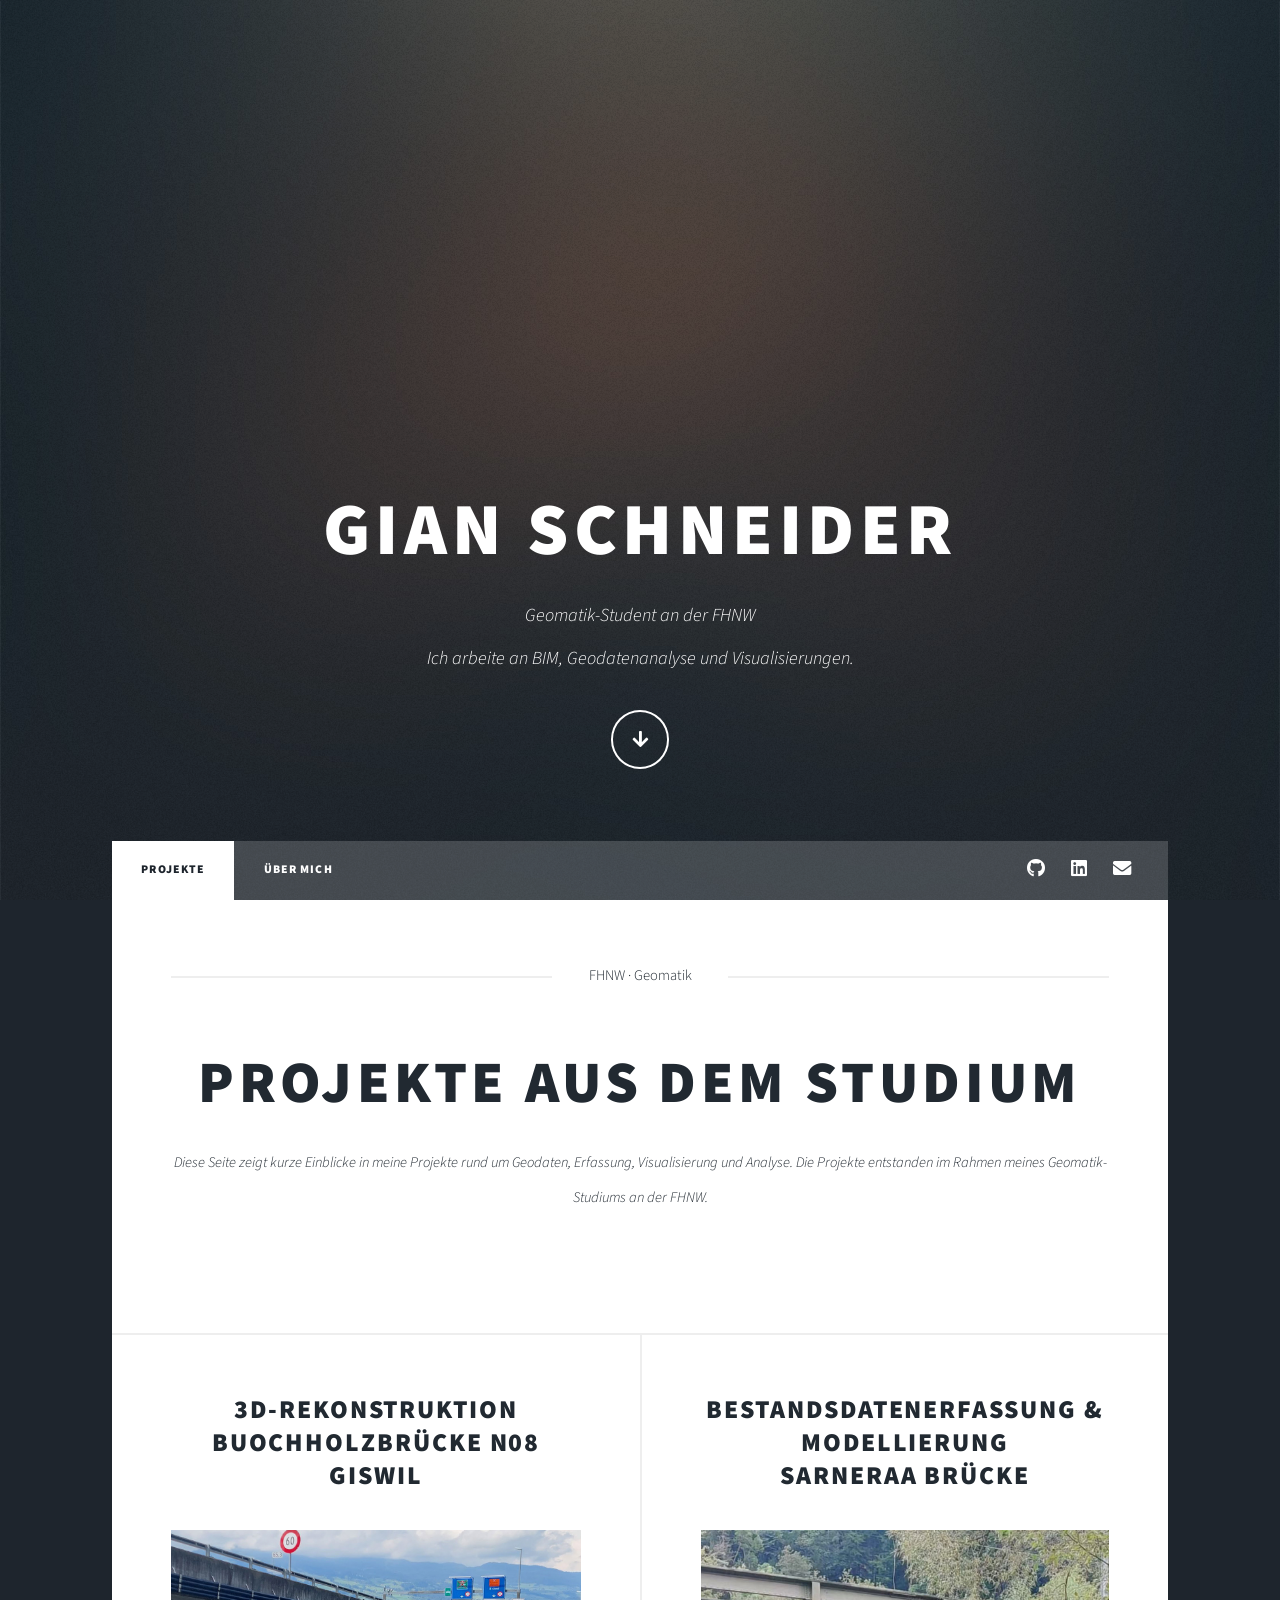
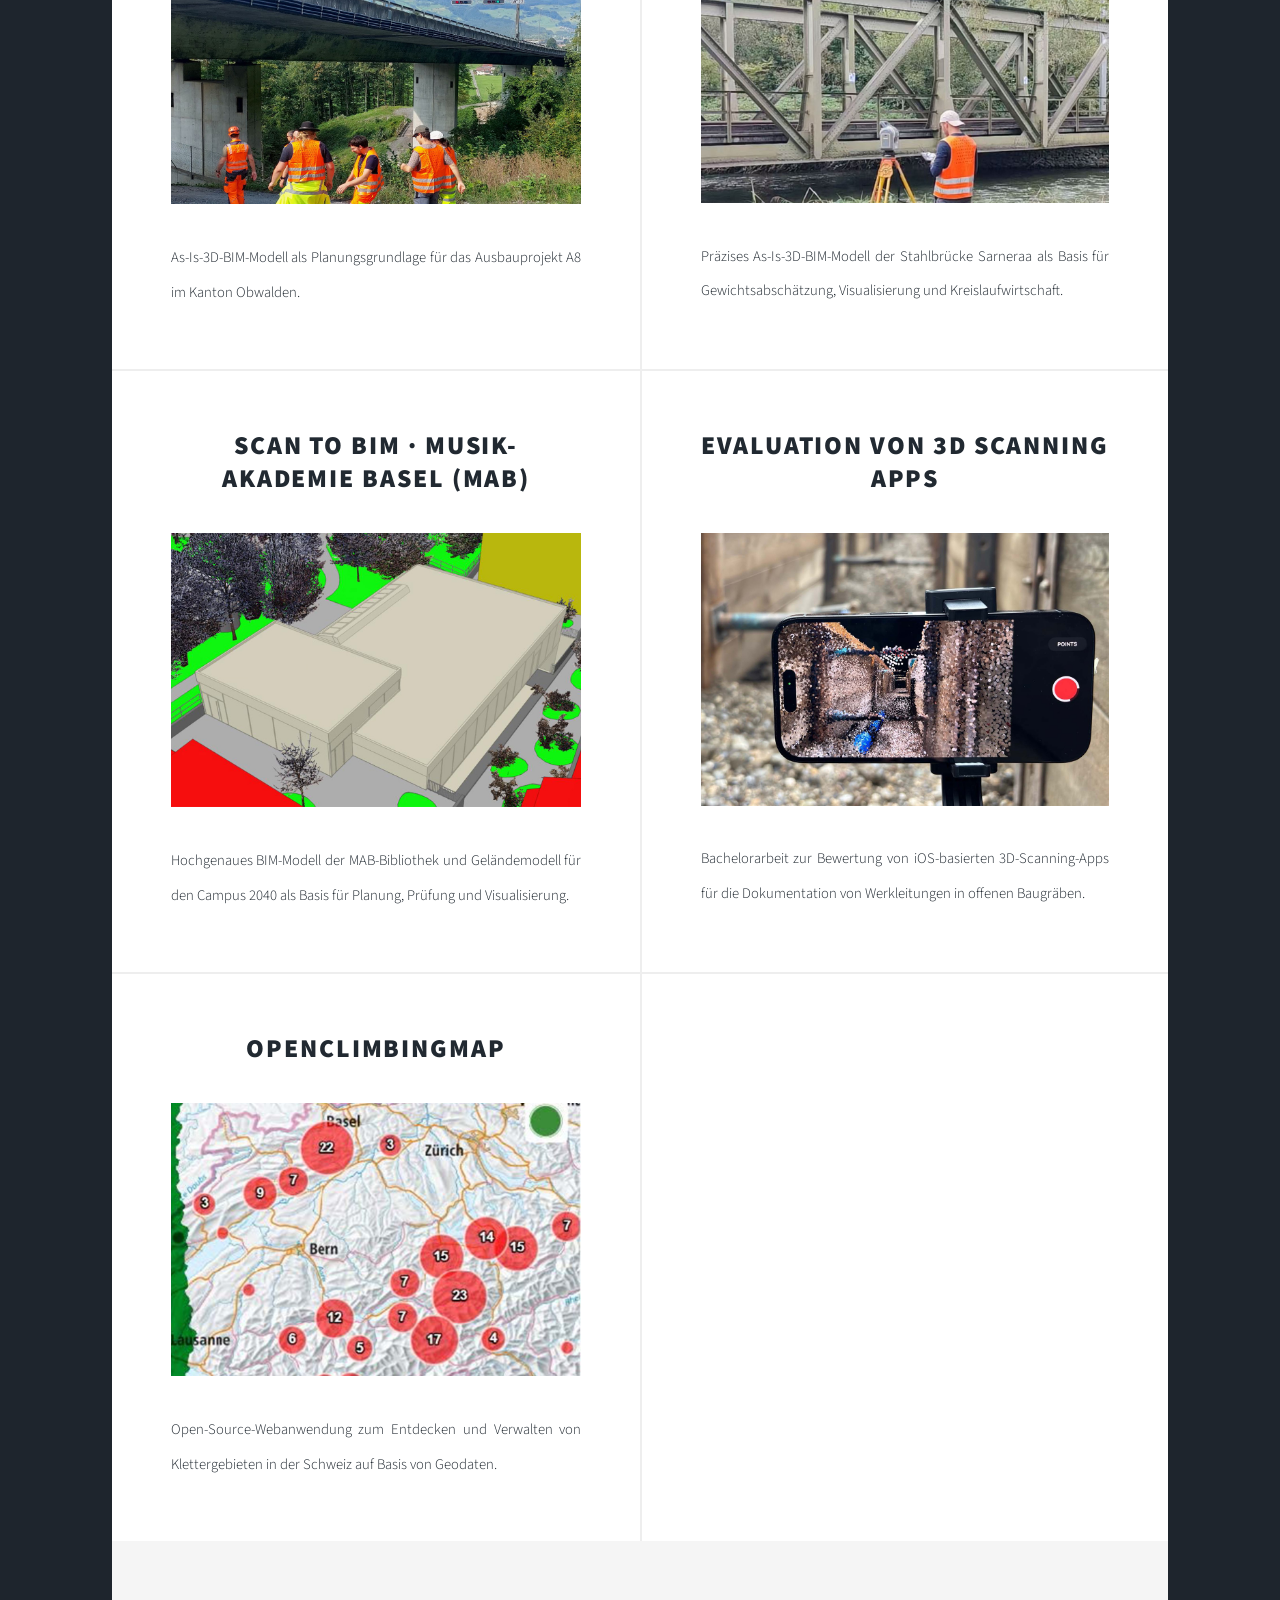
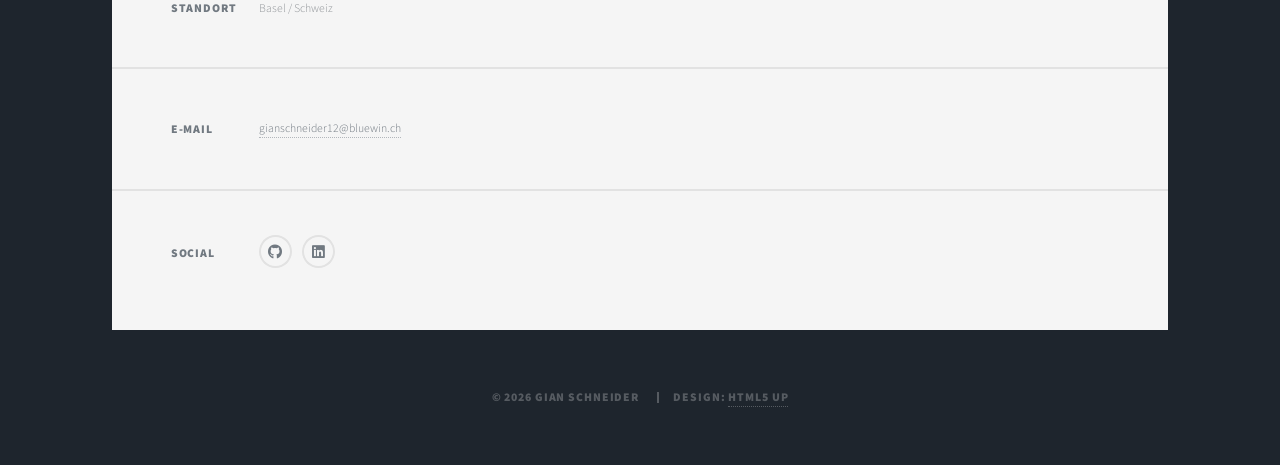
==== index.html @ 7c84caf3 "schriftart" ====
<!doctype html>
<html>
  <head>
    <title>Gian Schneider | Geomatik Portfolio</title>
    <meta charset="utf-8" />
    <meta
      name="viewport"
      content="width=device-width, initial-scale=1, user-scalable=no"
    />
    <meta
      name="description"
      content="Portfolio von Gian Schneider, Geomatik-Studium an der FHNW"
    />
    <link rel="stylesheet" href="assets/css/main.css?v=3" />
    <noscript
      ><link rel="stylesheet" href="assets/css/noscript.css"
    /></noscript>
  </head>
  <body class="is-preload">
    <!-- Wrapper -->
    <div id="wrapper" class="fade-in">
      <!-- Intro -->
      <div id="intro">
        <h1>Gian Schneider</h1>
        <p>
          Geomatik-Student an der FHNW<br />
          Ich arbeite an BIM, Geodatenanalyse und Visualisierungen.
        </p>
        <ul class="actions">
          <li>
            <a
              href="#header"
              class="button icon solid solo fa-arrow-down scrolly"
              >Weiter</a
            >
          </li>
        </ul>
      </div>

      <!-- Header -->
      <header id="header">
        <a href="index.html" class="logo">Portfolio</a>
      </header>

      <!-- Nav -->
      <nav id="nav">
        <ul class="links">
          <li class="active"><a href="index.html#header">Projekte</a></li>
          <li><a href="generic.html">Über mich</a></li>
        </ul>
        <ul class="icons">
          <li>
            <a
              href="https://github.com/gianschneider"
              class="icon brands fa-github"
              ><span class="label">GitHub</span></a
            >
          </li>
          <li>
            <a
              href="https://www.linkedin.com/in/gian-schneider/"
              class="icon brands fa-linkedin"
              ><span class="label">LinkedIn</span></a
            >
          </li>
          <li>
            <a
              href="mailto:gianschneider12@bluewin.ch"
              class="icon solid fa-envelope"
              ><span class="label">E-Mail</span></a
            >
          </li>
        </ul>
      </nav>

      <!-- Main -->
      <div id="main">
        <!-- Featured Post -->
        <article class="post featured">
          <header class="major">
            <span class="date">FHNW · Geomatik</span>
            <h2>Projekte aus dem Studium</h2>
            <p>
              Diese Seite zeigt kurze Einblicke in meine Projekte rund um
              Geodaten, Erfassung, Visualisierung und Analyse. Die Projekte
              entstanden im Rahmen meines Geomatik-Studiums an der FHNW.
            </p>
          </header>
        </article>

        <!-- Posts -->
        <section class="posts">
          <article>
            <header>
              <h2>
                <a href="project-bridge.html"
                  >3D-Rekonstruktion Buochholzbrücke N08 Giswil</a
                >
              </h2>
            </header>
            <a href="project-bridge.html" class="image fit"
              ><img
                src="Projekte/Buochholzbruecke/titelbild.jpg"
                alt="Titelbild Buochholzbrücke"
              />
            </a>
            <p>
              As-Is-3D-BIM-Modell als Planungsgrundlage für das Ausbauprojekt A8
              im Kanton Obwalden.
            </p>
          </article>
          <article>
            <header>
              <h2>
                <a href="project-sarneraa.html"
                  >Bestandsdatenerfassung &amp; Modellierung<br />Sarneraa
                  Brücke</a
                >
              </h2>
            </header>
            <a href="project-sarneraa.html" class="image fit"
              ><img
                src="Projekte/Sarneraabruecke/titelbild.jpg"
                alt="Titelbild Sarneraa-Brücke"
              />
            </a>
            <p>
              Präzises As-Is-3D-BIM-Modell der Stahlbrücke Sarneraa als Basis
              für Gewichtsabschätzung, Visualisierung und Kreislaufwirtschaft.
            </p>
          </article>
          <article>
            <header>
              <h2>
                <a href="project-mab.html"
                  >Scan to BIM · Musik-Akademie Basel (MAB)</a
                >
              </h2>
            </header>
            <a href="project-mab.html" class="image fit"
              ><img
                src="Projekte/MAB-Campus/titelbild.jpg"
                alt="Titelbild Musik-Akademie Basel"
              />
            </a>
            <p>
              Hochgenaues BIM-Modell der MAB-Bibliothek und Geländemodell für
              den Campus 2040 als Basis für Planung, Prüfung und Visualisierung.
            </p>
          </article>
          <article>
            <header>
              <h2>
                <a href="project-bachelorthesis.html"
                  >Evaluation von 3D Scanning Apps</a
                >
              </h2>
            </header>
            <a href="project-bachelorthesis.html" class="image fit"
              ><img
                src="Projekte/Bachelorthesis 3D Scanning Apps/titelbild.jpg"
                alt="Titelbild Evaluation von 3D Scanning Apps"
              />
            </a>
            <p>
              Bachelorarbeit zur Bewertung von iOS-basierten 3D-Scanning-Apps
              für die Dokumentation von Werkleitungen in offenen Baugräben.
            </p>
          </article>
          <article>
            <header>
              <h2>
                <a href="project-openclimbingmap.html">openClimbingMap</a>
              </h2>
            </header>
            <a href="project-openclimbingmap.html" class="image fit"
              ><img
                src="Projekte/openClimbingMap/titelbild.jpg"
                alt="Vorschau openClimbingMap"
              />
            </a>
            <p>
              Open-Source-Webanwendung zum Entdecken und Verwalten von
              Klettergebieten in der Schweiz auf Basis von Geodaten.
            </p>
          </article>
          <article aria-hidden="true"></article>
        </section>
      </div>

      <!-- Footer -->
      <footer id="footer">
        <section class="split contact">
          <section class="alt">
            <h3>Standort</h3>
            <p>Basel / Schweiz</p>
          </section>
          <section>
            <h3>E-Mail</h3>
            <p>
              <a href="mailto:gianschneider12@bluewin.ch"
                >gianschneider12@bluewin.ch</a
              >
            </p>
          </section>
          <section>
            <h3>Social</h3>
            <ul class="icons alt">
              <li>
                <a
                  href="https://github.com/gianschneider"
                  class="icon brands alt fa-github"
                  ><span class="label">GitHub</span></a
                >
              </li>
              <li>
                <a
                  href="https://www.linkedin.com/in/gian-schneider/"
                  class="icon brands alt fa-linkedin"
                  ><span class="label">LinkedIn</span></a
                >
              </li>
            </ul>
          </section>
        </section>
      </footer>

      <!-- Copyright -->
      <div id="copyright">
        <ul>
          <li>&copy; 2026 Gian Schneider</li>
          <li>Design: <a href="https://html5up.net">HTML5 UP</a></li>
        </ul>
      </div>
    </div>

    <!-- Scripts -->
    <script src="assets/js/jquery.min.js"></script>
    <script src="assets/js/jquery.scrollex.min.js"></script>
    <script src="assets/js/jquery.scrolly.min.js"></script>
    <script src="assets/js/browser.min.js"></script>
    <script src="assets/js/breakpoints.min.js"></script>
    <script src="assets/js/util.js"></script>
    <script src="assets/js/main.js"></script>
  </body>
</html>
---- assets/css/main.css ----
@import url(fontawesome-all.min.css);
@import url("https://fonts.googleapis.com/css?family=Source+Sans+Pro:300,300italic,400,400italic,600,600italic,700,700italic,900");

/*
	Massively by HTML5 UP
	html5up.net | @ajlkn
	Free for personal and commercial use under the CCA 3.0 license (html5up.net/license)
*/

html, body, div, span, applet, object,
iframe, h1, h2, h3, h4, h5, h6, p, blockquote,
pre, a, abbr, acronym, address, big, cite,
code, del, dfn, em, img, ins, kbd, q, s, samp,
small, strike, strong, sub, sup, tt, var, b,
u, i, center, dl, dt, dd, ol, ul, li, fieldset,
form, label, legend, table, caption, tbody,
tfoot, thead, tr, th, td, article, aside,
canvas, details, embed, figure, figcaption,
footer, header, hgroup, menu, nav, output, ruby,
section, summary, time, mark, audio, video {
	margin: 0;
	padding: 0;
	border: 0;
	font-size: 100%;
	font: inherit;
	vertical-align: baseline;}

article, aside, details, figcaption, figure,
footer, header, hgroup, menu, nav, section {
	display: block;}

body {
	line-height: 1;
}

ol, ul {
	list-style: none;
}

blockquote, q {
	quotes: none;
}

	blockquote:before, blockquote:after, q:before, q:after {
		content: '';
		content: none;
	}

table {
	border-collapse: collapse;
	border-spacing: 0;
}

body {
	-webkit-text-size-adjust: none;
}

mark {
	background-color: transparent;
	color: inherit;
}

input::-moz-focus-inner {
	border: 0;
	padding: 0;
}

input, select, textarea {
	-moz-appearance: none;
	-webkit-appearance: none;
	-ms-appearance: none;
	appearance: none;
}

/* Basic */

	@-ms-viewport {
		width: device-width;
	}

	body {
		-ms-overflow-style: scrollbar;
	}

	@media screen and (max-width: 480px) {

		html, body {
			min-width: 320px;
		}

	}

	html {
		box-sizing: border-box;
	}

	*, *:before, *:after {
		box-sizing: inherit;
	}

	body {
		background-color: #1e252d;
	}

		body.is-preload *, body.is-preload *:before, body.is-preload *:after {
			-moz-animation: none !important;
			-webkit-animation: none !important;
			-ms-animation: none !important;
			animation: none !important;
			-moz-transition: none !important;
			-webkit-transition: none !important;
			-ms-transition: none !important;
			transition: none !important;
		}

/* Type */

	html {
		font-size: 16pt;
	}

		@media screen and (max-width: 1680px) {

			html {
				font-size: 12pt;
			}

		}

		@media screen and (max-width: 1280px) {

			html {
				font-size: 11pt;
			}

		}

		@media screen and (max-width: 360px) {

			html {
				font-size: 10pt;
			}

		}

	body {
		color: #212931;
	}

	body, input, select, textarea {
		font-family: "Source Sans Pro", Helvetica, sans-serif;
		font-weight: 300;
		font-size: 1rem;
		line-height: 2.375;
	}

	a {
		-moz-transition: color 0.2s ease-in-out, background-color 0.2s ease-in-out, border-color 0.2s ease-in-out, box-shadow 0.2s ease-in-out;
		-webkit-transition: color 0.2s ease-in-out, background-color 0.2s ease-in-out, border-color 0.2s ease-in-out, box-shadow 0.2s ease-in-out;
		-ms-transition: color 0.2s ease-in-out, background-color 0.2s ease-in-out, border-color 0.2s ease-in-out, box-shadow 0.2s ease-in-out;
		transition: color 0.2s ease-in-out, background-color 0.2s ease-in-out, border-color 0.2s ease-in-out, box-shadow 0.2s ease-in-out;
		border-bottom: dotted 1px;
		text-decoration: none;
	}

		a:hover {
			border-bottom-color: transparent;
		}

	strong, b {
		font-weight: 600;
	}

	em, i {
		font-style: italic;
	}

	p {
		text-align: justify;
		margin: 0 0 2rem 0;
	}

	h1, h2, h3, h4, h5, h6 {
		font-family: "Source Sans Pro", Helvetica, sans-serif;
		font-weight: 900;
		line-height: 1.5;
		letter-spacing: 0.075em;
		text-transform: uppercase;
		margin: 0 0 1rem 0;
	}

		h1 a, h2 a, h3 a, h4 a, h5 a, h6 a {
			border-bottom: 0;
			color: inherit;
			text-decoration: none;
		}

	h1 {
		font-size: 4rem;
		line-height: 1.1;
		margin: 0 0 2rem 0;
	}

	h2 {
		font-size: 1.75rem;
		line-height: 1.3;
		margin: 0 0 1.5rem 0;
	}

	h3 {
		font-size: 1.25rem;
		margin: 0 0 1.5rem 0;
	}

	h4 {
		font-size: 1rem;
	}

	h5 {
		font-size: 0.9rem;
	}

	h6 {
		font-size: 0.8rem;
	}

	sub {
		font-size: 0.8rem;
		position: relative;
		top: 0.5rem;
	}

	sup {
		font-size: 0.8rem;
		position: relative;
		top: -0.5rem;
	}

	blockquote {
		border-left: solid 4px;
		font-style: italic;
		margin: 0 0 2rem 0;
		padding: 0.5rem 0 0.5rem 2rem;
	}

	code {
		border: solid 2px;
		font-family: "Courier New", monospace;
		font-size: 0.9rem;
		margin: 0 0.25rem;
		padding: 0.25rem 0.65rem;
	}

	pre {
		-webkit-overflow-scrolling: touch;
		font-family: "Courier New", monospace;
		font-size: 0.9rem;
		margin: 0 0 2rem 0;
	}

		pre code {
			display: block;
			line-height: 1.75;
			padding: 1rem 1.5rem;
			overflow-x: auto;
		}

	hr {
		border: 0;
		border-bottom: solid 2px;
		margin: 3rem 0;
	}

		hr.major {
			margin: 5rem 0;
		}

	.align-left {
		text-align: left;
	}

	.align-center {
		text-align: center;
	}

	.align-right {
		text-align: right;
	}

	input, select, textarea {
		color: #212931;
	}

	a {
		color: #212931;
		border-bottom-color: rgba(33, 41, 49, 0.5);
	}

		a:hover {
			border-bottom-color: transparent;
			color: #18bfef !important;
		}

	strong, b {
		color: #212931;
	}

	h1, h2, h3, h4, h5, h6 {
		color: #212931;
	}

	blockquote {
		border-left-color: #eeeeee;
	}

	code {
		background: rgba(220, 220, 220, 0.25);
		border-color: #eeeeee;
	}

	hr {
		border-bottom-color: #eeeeee;
	}

/* Row */

	.row {
		display: flex;
		flex-wrap: wrap;
		box-sizing: border-box;
		align-items: stretch;
	}

		.row > * {
			box-sizing: border-box;
		}

		.row.gtr-uniform > * > :last-child {
			margin-bottom: 0;
		}

		.row.aln-left {
			justify-content: flex-start;
		}

		.row.aln-center {
			justify-content: center;
		}

		.row.aln-right {
			justify-content: flex-end;
		}

		.row.aln-top {
			align-items: flex-start;
		}

		.row.aln-middle {
			align-items: center;
		}

		.row.aln-bottom {
			align-items: flex-end;
		}

		.row > .imp {
			order: -1;
		}

		.row > .col-1 {
			width: 8.33333%;
		}

		.row > .off-1 {
			margin-left: 8.33333%;
		}

		.row > .col-2 {
			width: 16.66667%;
		}

		.row > .off-2 {
			margin-left: 16.66667%;
		}

		.row > .col-3 {
			width: 25%;
		}

		.row > .off-3 {
			margin-left: 25%;
		}

		.row > .col-4 {
			width: 33.33333%;
		}

		.row > .off-4 {
			margin-left: 33.33333%;
		}

		.row > .col-5 {
			width: 41.66667%;
		}

		.row > .off-5 {
			margin-left: 41.66667%;
		}

		.row > .col-6 {
			width: 50%;
		}

		.row > .off-6 {
			margin-left: 50%;
		}

		.row > .col-7 {
			width: 58.33333%;
		}

		.row > .off-7 {
			margin-left: 58.33333%;
		}

		.row > .col-8 {
			width: 66.66667%;
		}

		.row > .off-8 {
			margin-left: 66.66667%;
		}

		.row > .col-9 {
			width: 75%;
		}

		.row > .off-9 {
			margin-left: 75%;
		}

		.row > .col-10 {
			width: 83.33333%;
		}

		.row > .off-10 {
			margin-left: 83.33333%;
		}

		.row > .col-11 {
			width: 91.66667%;
		}

		.row > .off-11 {
			margin-left: 91.66667%;
		}

		.row > .col-12 {
			width: 100%;
		}

		.row > .off-12 {
			margin-left: 100%;
		}

		.row.gtr-0 {
			margin-top: 0;
			margin-left: 0rem;
		}

			.row.gtr-0 > * {
				padding: 0 0 0 0rem;
			}

			.row.gtr-0.gtr-uniform {
				margin-top: 0rem;
			}

				.row.gtr-0.gtr-uniform > * {
					padding-top: 0rem;
				}

		.row.gtr-25 {
			margin-top: 0;
			margin-left: -0.375rem;
		}

			.row.gtr-25 > * {
				padding: 0 0 0 0.375rem;
			}

			.row.gtr-25.gtr-uniform {
				margin-top: -0.375rem;
			}

				.row.gtr-25.gtr-uniform > * {
					padding-top: 0.375rem;
				}

		.row.gtr-50 {
			margin-top: 0;
			margin-left: -0.75rem;
		}

			.row.gtr-50 > * {
				padding: 0 0 0 0.75rem;
			}

			.row.gtr-50.gtr-uniform {
				margin-top: -0.75rem;
			}

				.row.gtr-50.gtr-uniform > * {
					padding-top: 0.75rem;
				}

		.row {
			margin-top: 0;
			margin-left: -1.5rem;
		}

			.row > * {
				padding: 0 0 0 1.5rem;
			}

			.row.gtr-uniform {
				margin-top: -1.5rem;
			}

				.row.gtr-uniform > * {
					padding-top: 1.5rem;
				}

		.row.gtr-150 {
			margin-top: 0;
			margin-left: -2.25rem;
		}

			.row.gtr-150 > * {
				padding: 0 0 0 2.25rem;
			}

			.row.gtr-150.gtr-uniform {
				margin-top: -2.25rem;
			}

				.row.gtr-150.gtr-uniform > * {
					padding-top: 2.25rem;
				}

		.row.gtr-200 {
			margin-top: 0;
			margin-left: -3rem;
		}

			.row.gtr-200 > * {
				padding: 0 0 0 3rem;
			}

			.row.gtr-200.gtr-uniform {
				margin-top: -3rem;
			}

				.row.gtr-200.gtr-uniform > * {
					padding-top: 3rem;
				}

		@media screen and (max-width: 1680px) {

			.row {
				display: flex;
				flex-wrap: wrap;
				box-sizing: border-box;
				align-items: stretch;
			}

				.row > * {
					box-sizing: border-box;
				}

				.row.gtr-uniform > * > :last-child {
					margin-bottom: 0;
				}

				.row.aln-left {
					justify-content: flex-start;
				}

				.row.aln-center {
					justify-content: center;
				}

				.row.aln-right {
					justify-content: flex-end;
				}

				.row.aln-top {
					align-items: flex-start;
				}

				.row.aln-middle {
					align-items: center;
				}

				.row.aln-bottom {
					align-items: flex-end;
				}

				.row > .imp-xlarge {
					order: -1;
				}

				.row > .col-1-xlarge {
					width: 8.33333%;
				}

				.row > .off-1-xlarge {
					margin-left: 8.33333%;
				}

				.row > .col-2-xlarge {
					width: 16.66667%;
				}

				.row > .off-2-xlarge {
					margin-left: 16.66667%;
				}

				.row > .col-3-xlarge {
					width: 25%;
				}

				.row > .off-3-xlarge {
					margin-left: 25%;
				}

				.row > .col-4-xlarge {
					width: 33.33333%;
				}

				.row > .off-4-xlarge {
					margin-left: 33.33333%;
				}

				.row > .col-5-xlarge {
					width: 41.66667%;
				}

				.row > .off-5-xlarge {
					margin-left: 41.66667%;
				}

				.row > .col-6-xlarge {
					width: 50%;
				}

				.row > .off-6-xlarge {
					margin-left: 50%;
				}

				.row > .col-7-xlarge {
					width: 58.33333%;
				}

				.row > .off-7-xlarge {
					margin-left: 58.33333%;
				}

				.row > .col-8-xlarge {
					width: 66.66667%;
				}

				.row > .off-8-xlarge {
					margin-left: 66.66667%;
				}

				.row > .col-9-xlarge {
					width: 75%;
				}

				.row > .off-9-xlarge {
					margin-left: 75%;
				}

				.row > .col-10-xlarge {
					width: 83.33333%;
				}

				.row > .off-10-xlarge {
					margin-left: 83.33333%;
				}

				.row > .col-11-xlarge {
					width: 91.66667%;
				}

				.row > .off-11-xlarge {
					margin-left: 91.66667%;
				}

				.row > .col-12-xlarge {
					width: 100%;
				}

				.row > .off-12-xlarge {
					margin-left: 100%;
				}

				.row.gtr-0 {
					margin-top: 0;
					margin-left: 0rem;
				}

					.row.gtr-0 > * {
						padding: 0 0 0 0rem;
					}

					.row.gtr-0.gtr-uniform {
						margin-top: 0rem;
					}

						.row.gtr-0.gtr-uniform > * {
							padding-top: 0rem;
						}

				.row.gtr-25 {
					margin-top: 0;
					margin-left: -0.375rem;
				}

					.row.gtr-25 > * {
						padding: 0 0 0 0.375rem;
					}

					.row.gtr-25.gtr-uniform {
						margin-top: -0.375rem;
					}

						.row.gtr-25.gtr-uniform > * {
							padding-top: 0.375rem;
						}

				.row.gtr-50 {
					margin-top: 0;
					margin-left: -0.75rem;
				}

					.row.gtr-50 > * {
						padding: 0 0 0 0.75rem;
					}

					.row.gtr-50.gtr-uniform {
						margin-top: -0.75rem;
					}

						.row.gtr-50.gtr-uniform > * {
							padding-top: 0.75rem;
						}

				.row {
					margin-top: 0;
					margin-left: -1.5rem;
				}

					.row > * {
						padding: 0 0 0 1.5rem;
					}

					.row.gtr-uniform {
						margin-top: -1.5rem;
					}

						.row.gtr-uniform > * {
							padding-top: 1.5rem;
						}

				.row.gtr-150 {
					margin-top: 0;
					margin-left: -2.25rem;
				}

					.row.gtr-150 > * {
						padding: 0 0 0 2.25rem;
					}

					.row.gtr-150.gtr-uniform {
						margin-top: -2.25rem;
					}

						.row.gtr-150.gtr-uniform > * {
							padding-top: 2.25rem;
						}

				.row.gtr-200 {
					margin-top: 0;
					margin-left: -3rem;
				}

					.row.gtr-200 > * {
						padding: 0 0 0 3rem;
					}

					.row.gtr-200.gtr-uniform {
						margin-top: -3rem;
					}

						.row.gtr-200.gtr-uniform > * {
							padding-top: 3rem;
						}

		}

		@media screen and (max-width: 1280px) {

			.row {
				display: flex;
				flex-wrap: wrap;
				box-sizing: border-box;
				align-items: stretch;
			}

				.row > * {
					box-sizing: border-box;
				}

				.row.gtr-uniform > * > :last-child {
					margin-bottom: 0;
				}

				.row.aln-left {
					justify-content: flex-start;
				}

				.row.aln-center {
					justify-content: center;
				}

				.row.aln-right {
					justify-content: flex-end;
				}

				.row.aln-top {
					align-items: flex-start;
				}

				.row.aln-middle {
					align-items: center;
				}

				.row.aln-bottom {
					align-items: flex-end;
				}

				.row > .imp-large {
					order: -1;
				}

				.row > .col-1-large {
					width: 8.33333%;
				}

				.row > .off-1-large {
					margin-left: 8.33333%;
				}

				.row > .col-2-large {
					width: 16.66667%;
				}

				.row > .off-2-large {
					margin-left: 16.66667%;
				}

				.row > .col-3-large {
					width: 25%;
				}

				.row > .off-3-large {
					margin-left: 25%;
				}

				.row > .col-4-large {
					width: 33.33333%;
				}

				.row > .off-4-large {
					margin-left: 33.33333%;
				}

				.row > .col-5-large {
					width: 41.66667%;
				}

				.row > .off-5-large {
					margin-left: 41.66667%;
				}

				.row > .col-6-large {
					width: 50%;
				}

				.row > .off-6-large {
					margin-left: 50%;
				}

				.row > .col-7-large {
					width: 58.33333%;
				}

				.row > .off-7-large {
					margin-left: 58.33333%;
				}

				.row > .col-8-large {
					width: 66.66667%;
				}

				.row > .off-8-large {
					margin-left: 66.66667%;
				}

				.row > .col-9-large {
					width: 75%;
				}

				.row > .off-9-large {
					margin-left: 75%;
				}

				.row > .col-10-large {
					width: 83.33333%;
				}

				.row > .off-10-large {
					margin-left: 83.33333%;
				}

				.row > .col-11-large {
					width: 91.66667%;
				}

				.row > .off-11-large {
					margin-left: 91.66667%;
				}

				.row > .col-12-large {
					width: 100%;
				}

				.row > .off-12-large {
					margin-left: 100%;
				}

				.row.gtr-0 {
					margin-top: 0;
					margin-left: 0rem;
				}

					.row.gtr-0 > * {
						padding: 0 0 0 0rem;
					}

					.row.gtr-0.gtr-uniform {
						margin-top: 0rem;
					}

						.row.gtr-0.gtr-uniform > * {
							padding-top: 0rem;
						}

				.row.gtr-25 {
					margin-top: 0;
					margin-left: -0.375rem;
				}

					.row.gtr-25 > * {
						padding: 0 0 0 0.375rem;
					}

					.row.gtr-25.gtr-uniform {
						margin-top: -0.375rem;
					}

						.row.gtr-25.gtr-uniform > * {
							padding-top: 0.375rem;
						}

				.row.gtr-50 {
					margin-top: 0;
					margin-left: -0.75rem;
				}

					.row.gtr-50 > * {
						padding: 0 0 0 0.75rem;
					}

					.row.gtr-50.gtr-uniform {
						margin-top: -0.75rem;
					}

						.row.gtr-50.gtr-uniform > * {
							padding-top: 0.75rem;
						}

				.row {
					margin-top: 0;
					margin-left: -1.5rem;
				}

					.row > * {
						padding: 0 0 0 1.5rem;
					}

					.row.gtr-uniform {
						margin-top: -1.5rem;
					}

						.row.gtr-uniform > * {
							padding-top: 1.5rem;
						}

				.row.gtr-150 {
					margin-top: 0;
					margin-left: -2.25rem;
				}

					.row.gtr-150 > * {
						padding: 0 0 0 2.25rem;
					}

					.row.gtr-150.gtr-uniform {
						margin-top: -2.25rem;
					}

						.row.gtr-150.gtr-uniform > * {
							padding-top: 2.25rem;
						}

				.row.gtr-200 {
					margin-top: 0;
					margin-left: -3rem;
				}

					.row.gtr-200 > * {
						padding: 0 0 0 3rem;
					}

					.row.gtr-200.gtr-uniform {
						margin-top: -3rem;
					}

						.row.gtr-200.gtr-uniform > * {
							padding-top: 3rem;
						}

		}

		@media screen and (max-width: 980px) {

			.row {
				display: flex;
				flex-wrap: wrap;
				box-sizing: border-box;
				align-items: stretch;
			}

				.row > * {
					box-sizing: border-box;
				}

				.row.gtr-uniform > * > :last-child {
					margin-bottom: 0;
				}

				.row.aln-left {
					justify-content: flex-start;
				}

				.row.aln-center {
					justify-content: center;
				}

				.row.aln-right {
					justify-content: flex-end;
				}

				.row.aln-top {
					align-items: flex-start;
				}

				.row.aln-middle {
					align-items: center;
				}

				.row.aln-bottom {
					align-items: flex-end;
				}

				.row > .imp-medium {
					order: -1;
				}

				.row > .col-1-medium {
					width: 8.33333%;
				}

				.row > .off-1-medium {
					margin-left: 8.33333%;
				}

				.row > .col-2-medium {
					width: 16.66667%;
				}

				.row > .off-2-medium {
					margin-left: 16.66667%;
				}

				.row > .col-3-medium {
					width: 25%;
				}

				.row > .off-3-medium {
					margin-left: 25%;
				}

				.row > .col-4-medium {
					width: 33.33333%;
				}

				.row > .off-4-medium {
					margin-left: 33.33333%;
				}

				.row > .col-5-medium {
					width: 41.66667%;
				}

				.row > .off-5-medium {
					margin-left: 41.66667%;
				}

				.row > .col-6-medium {
					width: 50%;
				}

				.row > .off-6-medium {
					margin-left: 50%;
				}

				.row > .col-7-medium {
					width: 58.33333%;
				}

				.row > .off-7-medium {
					margin-left: 58.33333%;
				}

				.row > .col-8-medium {
					width: 66.66667%;
				}

				.row > .off-8-medium {
					margin-left: 66.66667%;
				}

				.row > .col-9-medium {
					width: 75%;
				}

				.row > .off-9-medium {
					margin-left: 75%;
				}

				.row > .col-10-medium {
					width: 83.33333%;
				}

				.row > .off-10-medium {
					margin-left: 83.33333%;
				}

				.row > .col-11-medium {
					width: 91.66667%;
				}

				.row > .off-11-medium {
					margin-left: 91.66667%;
				}

				.row > .col-12-medium {
					width: 100%;
				}

				.row > .off-12-medium {
					margin-left: 100%;
				}

				.row.gtr-0 {
					margin-top: 0;
					margin-left: 0rem;
				}

					.row.gtr-0 > * {
						padding: 0 0 0 0rem;
					}

					.row.gtr-0.gtr-uniform {
						margin-top: 0rem;
					}

						.row.gtr-0.gtr-uniform > * {
							padding-top: 0rem;
						}

				.row.gtr-25 {
					margin-top: 0;
					margin-left: -0.375rem;
				}

					.row.gtr-25 > * {
						padding: 0 0 0 0.375rem;
					}

					.row.gtr-25.gtr-uniform {
						margin-top: -0.375rem;
					}

						.row.gtr-25.gtr-uniform > * {
							padding-top: 0.375rem;
						}

				.row.gtr-50 {
					margin-top: 0;
					margin-left: -0.75rem;
				}

					.row.gtr-50 > * {
						padding: 0 0 0 0.75rem;
					}

					.row.gtr-50.gtr-uniform {
						margin-top: -0.75rem;
					}

						.row.gtr-50.gtr-uniform > * {
							padding-top: 0.75rem;
						}

				.row {
					margin-top: 0;
					margin-left: -1.5rem;
				}

					.row > * {
						padding: 0 0 0 1.5rem;
					}

					.row.gtr-uniform {
						margin-top: -1.5rem;
					}

						.row.gtr-uniform > * {
							padding-top: 1.5rem;
						}

				.row.gtr-150 {
					margin-top: 0;
					margin-left: -2.25rem;
				}

					.row.gtr-150 > * {
						padding: 0 0 0 2.25rem;
					}

					.row.gtr-150.gtr-uniform {
						margin-top: -2.25rem;
					}

						.row.gtr-150.gtr-uniform > * {
							padding-top: 2.25rem;
						}

				.row.gtr-200 {
					margin-top: 0;
					margin-left: -3rem;
				}

					.row.gtr-200 > * {
						padding: 0 0 0 3rem;
					}

					.row.gtr-200.gtr-uniform {
						margin-top: -3rem;
					}

						.row.gtr-200.gtr-uniform > * {
							padding-top: 3rem;
						}

		}

		@media screen and (max-width: 736px) {

			.row {
				display: flex;
				flex-wrap: wrap;
				box-sizing: border-box;
				align-items: stretch;
			}

				.row > * {
					box-sizing: border-box;
				}

				.row.gtr-uniform > * > :last-child {
					margin-bottom: 0;
				}

				.row.aln-left {
					justify-content: flex-start;
				}

				.row.aln-center {
					justify-content: center;
				}

				.row.aln-right {
					justify-content: flex-end;
				}

				.row.aln-top {
					align-items: flex-start;
				}

				.row.aln-middle {
					align-items: center;
				}

				.row.aln-bottom {
					align-items: flex-end;
				}

				.row > .imp-small {
					order: -1;
				}

				.row > .col-1-small {
					width: 8.33333%;
				}

				.row > .off-1-small {
					margin-left: 8.33333%;
				}

				.row > .col-2-small {
					width: 16.66667%;
				}

				.row > .off-2-small {
					margin-left: 16.66667%;
				}

				.row > .col-3-small {
					width: 25%;
				}

				.row > .off-3-small {
					margin-left: 25%;
				}

				.row > .col-4-small {
					width: 33.33333%;
				}

				.row > .off-4-small {
					margin-left: 33.33333%;
				}

				.row > .col-5-small {
					width: 41.66667%;
				}

				.row > .off-5-small {
					margin-left: 41.66667%;
				}

				.row > .col-6-small {
					width: 50%;
				}

				.row > .off-6-small {
					margin-left: 50%;
				}

				.row > .col-7-small {
					width: 58.33333%;
				}

				.row > .off-7-small {
					margin-left: 58.33333%;
				}

				.row > .col-8-small {
					width: 66.66667%;
				}

				.row > .off-8-small {
					margin-left: 66.66667%;
				}

				.row > .col-9-small {
					width: 75%;
				}

				.row > .off-9-small {
					margin-left: 75%;
				}

				.row > .col-10-small {
					width: 83.33333%;
				}

				.row > .off-10-small {
					margin-left: 83.33333%;
				}

				.row > .col-11-small {
					width: 91.66667%;
				}

				.row > .off-11-small {
					margin-left: 91.66667%;
				}

				.row > .col-12-small {
					width: 100%;
				}

				.row > .off-12-small {
					margin-left: 100%;
				}

				.row.gtr-0 {
					margin-top: 0;
					margin-left: 0rem;
				}

					.row.gtr-0 > * {
						padding: 0 0 0 0rem;
					}

					.row.gtr-0.gtr-uniform {
						margin-top: 0rem;
					}

						.row.gtr-0.gtr-uniform > * {
							padding-top: 0rem;
						}

				.row.gtr-25 {
					margin-top: 0;
					margin-left: -0.375rem;
				}

					.row.gtr-25 > * {
						padding: 0 0 0 0.375rem;
					}

					.row.gtr-25.gtr-uniform {
						margin-top: -0.375rem;
					}

						.row.gtr-25.gtr-uniform > * {
							padding-top: 0.375rem;
						}

				.row.gtr-50 {
					margin-top: 0;
					margin-left: -0.75rem;
				}

					.row.gtr-50 > * {
						padding: 0 0 0 0.75rem;
					}

					.row.gtr-50.gtr-uniform {
						margin-top: -0.75rem;
					}

						.row.gtr-50.gtr-uniform > * {
							padding-top: 0.75rem;
						}

				.row {
					margin-top: 0;
					margin-left: -1.5rem;
				}

					.row > * {
						padding: 0 0 0 1.5rem;
					}

					.row.gtr-uniform {
						margin-top: -1.5rem;
					}

						.row.gtr-uniform > * {
							padding-top: 1.5rem;
						}

				.row.gtr-150 {
					margin-top: 0;
					margin-left: -2.25rem;
				}

					.row.gtr-150 > * {
						padding: 0 0 0 2.25rem;
					}

					.row.gtr-150.gtr-uniform {
						margin-top: -2.25rem;
					}

						.row.gtr-150.gtr-uniform > * {
							padding-top: 2.25rem;
						}

				.row.gtr-200 {
					margin-top: 0;
					margin-left: -3rem;
				}

					.row.gtr-200 > * {
						padding: 0 0 0 3rem;
					}

					.row.gtr-200.gtr-uniform {
						margin-top: -3rem;
					}

						.row.gtr-200.gtr-uniform > * {
							padding-top: 3rem;
						}

		}

		@media screen and (max-width: 480px) {

			.row {
				display: flex;
				flex-wrap: wrap;
				box-sizing: border-box;
				align-items: stretch;
			}

				.row > * {
					box-sizing: border-box;
				}

				.row.gtr-uniform > * > :last-child {
					margin-bottom: 0;
				}

				.row.aln-left {
					justify-content: flex-start;
				}

				.row.aln-center {
					justify-content: center;
				}

				.row.aln-right {
					justify-content: flex-end;
				}

				.row.aln-top {
					align-items: flex-start;
				}

				.row.aln-middle {
					align-items: center;
				}

				.row.aln-bottom {
					align-items: flex-end;
				}

				.row > .imp-xsmall {
					order: -1;
				}

				.row > .col-1-xsmall {
					width: 8.33333%;
				}

				.row > .off-1-xsmall {
					margin-left: 8.33333%;
				}

				.row > .col-2-xsmall {
					width: 16.66667%;
				}

				.row > .off-2-xsmall {
					margin-left: 16.66667%;
				}

				.row > .col-3-xsmall {
					width: 25%;
				}

				.row > .off-3-xsmall {
					margin-left: 25%;
				}

				.row > .col-4-xsmall {
					width: 33.33333%;
				}

				.row > .off-4-xsmall {
					margin-left: 33.33333%;
				}

				.row > .col-5-xsmall {
					width: 41.66667%;
				}

				.row > .off-5-xsmall {
					margin-left: 41.66667%;
				}

				.row > .col-6-xsmall {
					width: 50%;
				}

				.row > .off-6-xsmall {
					margin-left: 50%;
				}

				.row > .col-7-xsmall {
					width: 58.33333%;
				}

				.row > .off-7-xsmall {
					margin-left: 58.33333%;
				}

				.row > .col-8-xsmall {
					width: 66.66667%;
				}

				.row > .off-8-xsmall {
					margin-left: 66.66667%;
				}

				.row > .col-9-xsmall {
					width: 75%;
				}

				.row > .off-9-xsmall {
					margin-left: 75%;
				}

				.row > .col-10-xsmall {
					width: 83.33333%;
				}

				.row > .off-10-xsmall {
					margin-left: 83.33333%;
				}

				.row > .col-11-xsmall {
					width: 91.66667%;
				}

				.row > .off-11-xsmall {
					margin-left: 91.66667%;
				}

				.row > .col-12-xsmall {
					width: 100%;
				}

				.row > .off-12-xsmall {
					margin-left: 100%;
				}

				.row.gtr-0 {
					margin-top: 0;
					margin-left: 0rem;
				}

					.row.gtr-0 > * {
						padding: 0 0 0 0rem;
					}

					.row.gtr-0.gtr-uniform {
						margin-top: 0rem;
					}

						.row.gtr-0.gtr-uniform > * {
							padding-top: 0rem;
						}

				.row.gtr-25 {
					margin-top: 0;
					margin-left: -0.375rem;
				}

					.row.gtr-25 > * {
						padding: 0 0 0 0.375rem;
					}

					.row.gtr-25.gtr-uniform {
						margin-top: -0.375rem;
					}

						.row.gtr-25.gtr-uniform > * {
							padding-top: 0.375rem;
						}

				.row.gtr-50 {
					margin-top: 0;
					margin-left: -0.75rem;
				}

					.row.gtr-50 > * {
						padding: 0 0 0 0.75rem;
					}

					.row.gtr-50.gtr-uniform {
						margin-top: -0.75rem;
					}

						.row.gtr-50.gtr-uniform > * {
							padding-top: 0.75rem;
						}

				.row {
					margin-top: 0;
					margin-left: -1.5rem;
				}

					.row > * {
						padding: 0 0 0 1.5rem;
					}

					.row.gtr-uniform {
						margin-top: -1.5rem;
					}

						.row.gtr-uniform > * {
							padding-top: 1.5rem;
						}

				.row.gtr-150 {
					margin-top: 0;
					margin-left: -2.25rem;
				}

					.row.gtr-150 > * {
						padding: 0 0 0 2.25rem;
					}

					.row.gtr-150.gtr-uniform {
						margin-top: -2.25rem;
					}

						.row.gtr-150.gtr-uniform > * {
							padding-top: 2.25rem;
						}

				.row.gtr-200 {
					margin-top: 0;
					margin-left: -3rem;
				}

					.row.gtr-200 > * {
						padding: 0 0 0 3rem;
					}

					.row.gtr-200.gtr-uniform {
						margin-top: -3rem;
					}

						.row.gtr-200.gtr-uniform > * {
							padding-top: 3rem;
						}

		}

		@media screen and (max-width: 360px) {

			.row {
				display: flex;
				flex-wrap: wrap;
				box-sizing: border-box;
				align-items: stretch;
			}

				.row > * {
					box-sizing: border-box;
				}

				.row.gtr-uniform > * > :last-child {
					margin-bottom: 0;
				}

				.row.aln-left {
					justify-content: flex-start;
				}

				.row.aln-center {
					justify-content: center;
				}

				.row.aln-right {
					justify-content: flex-end;
				}

				.row.aln-top {
					align-items: flex-start;
				}

				.row.aln-middle {
					align-items: center;
				}

				.row.aln-bottom {
					align-items: flex-end;
				}

				.row > .imp-xxsmall {
					order: -1;
				}

				.row > .col-1-xxsmall {
					width: 8.33333%;
				}

				.row > .off-1-xxsmall {
					margin-left: 8.33333%;
				}

				.row > .col-2-xxsmall {
					width: 16.66667%;
				}

				.row > .off-2-xxsmall {
					margin-left: 16.66667%;
				}

				.row > .col-3-xxsmall {
					width: 25%;
				}

				.row > .off-3-xxsmall {
					margin-left: 25%;
				}

				.row > .col-4-xxsmall {
					width: 33.33333%;
				}

				.row > .off-4-xxsmall {
					margin-left: 33.33333%;
				}

				.row > .col-5-xxsmall {
					width: 41.66667%;
				}

				.row > .off-5-xxsmall {
					margin-left: 41.66667%;
				}

				.row > .col-6-xxsmall {
					width: 50%;
				}

				.row > .off-6-xxsmall {
					margin-left: 50%;
				}

				.row > .col-7-xxsmall {
					width: 58.33333%;
				}

				.row > .off-7-xxsmall {
					margin-left: 58.33333%;
				}

				.row > .col-8-xxsmall {
					width: 66.66667%;
				}

				.row > .off-8-xxsmall {
					margin-left: 66.66667%;
				}

				.row > .col-9-xxsmall {
					width: 75%;
				}

				.row > .off-9-xxsmall {
					margin-left: 75%;
				}

				.row > .col-10-xxsmall {
					width: 83.33333%;
				}

				.row > .off-10-xxsmall {
					margin-left: 83.33333%;
				}

				.row > .col-11-xxsmall {
					width: 91.66667%;
				}

				.row > .off-11-xxsmall {
					margin-left: 91.66667%;
				}

				.row > .col-12-xxsmall {
					width: 100%;
				}

				.row > .off-12-xxsmall {
					margin-left: 100%;
				}

				.row.gtr-0 {
					margin-top: 0;
					margin-left: 0rem;
				}

					.row.gtr-0 > * {
						padding: 0 0 0 0rem;
					}

					.row.gtr-0.gtr-uniform {
						margin-top: 0rem;
					}

						.row.gtr-0.gtr-uniform > * {
							padding-top: 0rem;
						}

				.row.gtr-25 {
					margin-top: 0;
					margin-left: -0.375rem;
				}

					.row.gtr-25 > * {
						padding: 0 0 0 0.375rem;
					}

					.row.gtr-25.gtr-uniform {
						margin-top: -0.375rem;
					}

						.row.gtr-25.gtr-uniform > * {
							padding-top: 0.375rem;
						}

				.row.gtr-50 {
					margin-top: 0;
					margin-left: -0.75rem;
				}

					.row.gtr-50 > * {
						padding: 0 0 0 0.75rem;
					}

					.row.gtr-50.gtr-uniform {
						margin-top: -0.75rem;
					}

						.row.gtr-50.gtr-uniform > * {
							padding-top: 0.75rem;
						}

				.row {
					margin-top: 0;
					margin-left: -1.5rem;
				}

					.row > * {
						padding: 0 0 0 1.5rem;
					}

					.row.gtr-uniform {
						margin-top: -1.5rem;
					}

						.row.gtr-uniform > * {
							padding-top: 1.5rem;
						}

				.row.gtr-150 {
					margin-top: 0;
					margin-left: -2.25rem;
				}

					.row.gtr-150 > * {
						padding: 0 0 0 2.25rem;
					}

					.row.gtr-150.gtr-uniform {
						margin-top: -2.25rem;
					}

						.row.gtr-150.gtr-uniform > * {
							padding-top: 2.25rem;
						}

				.row.gtr-200 {
					margin-top: 0;
					margin-left: -3rem;
				}

					.row.gtr-200 > * {
						padding: 0 0 0 3rem;
					}

					.row.gtr-200.gtr-uniform {
						margin-top: -3rem;
					}

						.row.gtr-200.gtr-uniform > * {
							padding-top: 3rem;
						}

		}

/* Box */

	.box {
		border: solid 2px;
		margin-bottom: 2rem;
		padding: 1.5rem;
	}

		.box > :last-child,
		.box > :last-child > :last-child,
		.box > :last-child > :last-child > :last-child {
			margin-bottom: 0;
		}

		.box.alt {
			border: 0;
			border-radius: 0;
			padding: 0;
		}

	.box {
		border-color: #eeeeee;
	}

/* Button */

	input[type="submit"],
	input[type="reset"],
	input[type="button"],
	button,
	.button {
		-moz-appearance: none;
		-webkit-appearance: none;
		-ms-appearance: none;
		appearance: none;
		-moz-transition: background-color 0.2s ease-in-out, box-shadow 0.2s ease-in-out, color 0.2s ease-in-out;
		-webkit-transition: background-color 0.2s ease-in-out, box-shadow 0.2s ease-in-out, color 0.2s ease-in-out;
		-ms-transition: background-color 0.2s ease-in-out, box-shadow 0.2s ease-in-out, color 0.2s ease-in-out;
		transition: background-color 0.2s ease-in-out, box-shadow 0.2s ease-in-out, color 0.2s ease-in-out;
		border: 0;
		border-radius: 0;
		cursor: pointer;
		display: inline-block;
		font-family: "Source Sans Pro", Helvetica, sans-serif;
		font-size: 0.8rem;
		font-weight: 900;
		letter-spacing: 0.075em;
		height: 3rem;
		line-height: 3rem;
		padding: 0 2rem;
		text-align: center;
		text-decoration: none;
		text-transform: uppercase;
		white-space: nowrap;
	}

		input[type="submit"].icon:before,
		input[type="reset"].icon:before,
		input[type="button"].icon:before,
		button.icon:before,
		.button.icon:before {
			margin-right: 0.5rem;
		}

		input[type="submit"].icon.solo,
		input[type="reset"].icon.solo,
		input[type="button"].icon.solo,
		button.icon.solo,
		.button.icon.solo {
			position: relative;
			width: 4rem;
			height: 4rem;
			line-height: 4rem;
			border-radius: 4rem;
			text-indent: 4rem;
			overflow: hidden;
			padding: 0;
			white-space: nowrap;
		}

			input[type="submit"].icon.solo:before,
			input[type="reset"].icon.solo:before,
			input[type="button"].icon.solo:before,
			button.icon.solo:before,
			.button.icon.solo:before {
				position: absolute;
				display: block;
				top: 0;
				left: 0;
				width: inherit;
				height: inherit;
				line-height: inherit;
				font-size: 1.25rem;
				margin-right: 0;
				text-align: center;
				text-indent: 0;
			}

		input[type="submit"].fit,
		input[type="reset"].fit,
		input[type="button"].fit,
		button.fit,
		.button.fit {
			width: 100%;
		}

		input[type="submit"].small,
		input[type="reset"].small,
		input[type="button"].small,
		button.small,
		.button.small {
			font-size: 0.7rem;
			height: 2.5rem;
			line-height: 2.5rem;
			padding: 0 1.5rem;
		}

		input[type="submit"].large,
		input[type="reset"].large,
		input[type="button"].large,
		button.large,
		.button.large {
			font-size: 0.9rem;
			height: 3.5rem;
			line-height: 3.5rem;
			padding: 0 2.75rem;
		}

		@media screen and (max-width: 980px) {

			input[type="submit"],
			input[type="reset"],
			input[type="button"],
			button,
			.button {
				font-size: 0.9rem;
				height: 3.25rem;
				line-height: 3.25rem;
			}

				input[type="submit"].large,
				input[type="reset"].large,
				input[type="button"].large,
				button.large,
				.button.large {
					font-size: 1rem;
					height: 3.75rem;
					line-height: 3.75rem;
				}

		}

		input[type="submit"].disabled, input[type="submit"]:disabled,
		input[type="reset"].disabled,
		input[type="reset"]:disabled,
		input[type="button"].disabled,
		input[type="button"]:disabled,
		button.disabled,
		button:disabled,
		.button.disabled,
		.button:disabled {
			pointer-events: none;
			opacity: 0.25;
		}

	input[type="submit"],
	input[type="reset"],
	input[type="button"],
	button,
	.button {
		background-color: transparent;
		box-shadow: inset 0 0 0 2px #212931;
		color: #212931 !important;
	}

		input[type="submit"]:hover,
		input[type="reset"]:hover,
		input[type="button"]:hover,
		button:hover,
		.button:hover {
			box-shadow: inset 0 0 0 2px #18bfef;
			color: #18bfef !important;
		}

		input[type="submit"].primary,
		input[type="reset"].primary,
		input[type="button"].primary,
		button.primary,
		.button.primary {
			background-color: #212931;
			box-shadow: none;
			color: #ffffff !important;
		}

			input[type="submit"].primary:hover,
			input[type="reset"].primary:hover,
			input[type="button"].primary:hover,
			button.primary:hover,
			.button.primary:hover {
				background-color: #18bfef;
			}

/* Form */

	form {
		margin: 0 0 2rem 0;
	}

		form > :last-child {
			margin-bottom: 0;
		}

		form > .fields {
			display: -moz-flex;
			display: -webkit-flex;
			display: -ms-flex;
			display: flex;
			-moz-flex-wrap: wrap;
			-webkit-flex-wrap: wrap;
			-ms-flex-wrap: wrap;
			flex-wrap: wrap;
			width: calc(100% + 3rem);
			margin: -1.5rem 0 2rem -1.5rem;
		}

			form > .fields > .field {
				-moz-flex-grow: 0;
				-webkit-flex-grow: 0;
				-ms-flex-grow: 0;
				flex-grow: 0;
				-moz-flex-shrink: 0;
				-webkit-flex-shrink: 0;
				-ms-flex-shrink: 0;
				flex-shrink: 0;
				padding: 1.5rem 0 0 1.5rem;
				width: calc(100% - 1.5rem);
			}

				form > .fields > .field.half {
					width: calc(50% - 0.75rem);
				}

				form > .fields > .field.third {
					width: calc(100%/3 - 0.5rem);
				}

				form > .fields > .field.quarter {
					width: calc(25% - 0.375rem);
				}

		@media screen and (max-width: 480px) {

			form > .fields {
				width: calc(100% + 3rem);
				margin: -1.5rem 0 2rem -1.5rem;
			}

				form > .fields > .field {
					padding: 1.5rem 0 0 1.5rem;
					width: calc(100% - 1.5rem);
				}

					form > .fields > .field.half {
						width: calc(100% - 1.5rem);
					}

					form > .fields > .field.third {
						width: calc(100% - 1.5rem);
					}

					form > .fields > .field.quarter {
						width: calc(100% - 1.5rem);
					}

		}

	label {
		display: block;
		font-family: "Source Sans Pro", Helvetica, sans-serif;
		font-weight: 900;
		line-height: 1.5;
		letter-spacing: 0.075em;
		font-size: 0.8rem;
		text-transform: uppercase;
		margin: 0 0 0.75rem 0;
	}

		@media screen and (max-width: 980px) {

			label {
				font-size: 0.9rem;
			}

		}

	input[type="text"],
	input[type="password"],
	input[type="email"],
	select,
	textarea {
		-moz-appearance: none;
		-webkit-appearance: none;
		-ms-appearance: none;
		appearance: none;
		background: transparent;
		border-radius: 0;
		border: solid 2px;
		color: inherit;
		display: block;
		outline: 0;
		padding: 0 1rem;
		text-decoration: none;
		width: 100%;
	}

		input[type="text"]:invalid,
		input[type="password"]:invalid,
		input[type="email"]:invalid,
		select:invalid,
		textarea:invalid {
			box-shadow: none;
		}

	select {
		background-size: 1.25rem;
		background-repeat: no-repeat;
		background-position: calc(100% - 1rem) center;
		height: 3rem;
		padding-right: 3rem;
		text-overflow: ellipsis;
	}

		select:focus::-ms-value {
			background-color: transparent;
		}

		select::-ms-expand {
			display: none;
		}

	input[type="text"],
	input[type="password"],
	input[type="email"],
	select {
		height: 3rem;
	}

	textarea {
		padding: 0.75rem 1rem;
	}

	input[type="checkbox"],
	input[type="radio"] {
		-moz-appearance: none;
		-webkit-appearance: none;
		-ms-appearance: none;
		appearance: none;
		display: block;
		float: left;
		margin-right: -2rem;
		opacity: 0;
		width: 1rem;
		z-index: -1;
	}

		input[type="checkbox"] + label,
		input[type="radio"] + label {
			text-decoration: none;
			cursor: pointer;
			display: inline-block;
			font-size: 1rem;
			letter-spacing: 0;
			font-family: "Source Sans Pro", Helvetica, sans-serif;
			text-transform: none;
			font-weight: 300;
			padding-left: 2.8rem;
			padding-right: 1rem;
			position: relative;
		}

			input[type="checkbox"] + label:before,
			input[type="radio"] + label:before {
				-moz-osx-font-smoothing: grayscale;
				-webkit-font-smoothing: antialiased;
				display: inline-block;
				font-style: normal;
				font-variant: normal;
				text-rendering: auto;
				line-height: 1;
				text-transform: none !important;
				font-family: 'Font Awesome 5 Free';
				font-weight: 900;
			}

			input[type="checkbox"] + label:before,
			input[type="radio"] + label:before {
				border-radius: 0;
				border: solid 2px;
				content: '';
				display: inline-block;
				font-size: 0.8rem;
				height: 1.8rem;
				left: 0;
				line-height: 1.65rem;
				position: absolute;
				text-align: center;
				top: -0.125rem;
				width: 1.8rem;
			}

		input[type="checkbox"]:checked + label:before,
		input[type="radio"]:checked + label:before {
			content: '\f00c';
		}

	input[type="checkbox"] + label:before {
		border-radius: 0;
	}

	input[type="radio"] + label:before {
		border-radius: 100%;
	}

	::-webkit-input-placeholder {
		opacity: 1.0;
	}

	:-moz-placeholder {
		opacity: 1.0;
	}

	::-moz-placeholder {
		opacity: 1.0;
	}

	:-ms-input-placeholder {
		opacity: 1.0;
	}

	label {
		color: #212931;
	}

	input[type="text"],
	input[type="password"],
	input[type="email"],
	select,
	textarea {
		border-color: #eeeeee;
	}

		input[type="text"]:focus,
		input[type="password"]:focus,
		input[type="email"]:focus,
		select:focus,
		textarea:focus {
			border-color: #18bfef;
		}

	select {
		background-image: url("data:image/svg+xml;charset=utf8,%3Csvg xmlns='http://www.w3.org/2000/svg' width='40' height='40' preserveAspectRatio='none' viewBox='0 0 40 40'%3E%3Cpath d='M9.4,12.3l10.4,10.4l10.4-10.4c0.2-0.2,0.5-0.4,0.9-0.4c0.3,0,0.6,0.1,0.9,0.4l3.3,3.3c0.2,0.2,0.4,0.5,0.4,0.9 c0,0.4-0.1,0.6-0.4,0.9L20.7,31.9c-0.2,0.2-0.5,0.4-0.9,0.4c-0.3,0-0.6-0.1-0.9-0.4L4.3,17.3c-0.2-0.2-0.4-0.5-0.4-0.9 c0-0.4,0.1-0.6,0.4-0.9l3.3-3.3c0.2-0.2,0.5-0.4,0.9-0.4S9.1,12.1,9.4,12.3z' fill='%23eeeeee' /%3E%3C/svg%3E");
	}

		select option {
			background-color: #ffffff;
			color: #212931;
		}

	.select-wrapper:before {
		color: #eeeeee;
	}

	input[type="checkbox"] + label,
	input[type="radio"] + label {
		color: #212931;
	}

		input[type="checkbox"] + label:before,
		input[type="radio"] + label:before {
			border-color: #eeeeee;
		}

	input[type="checkbox"]:checked + label:before,
	input[type="radio"]:checked + label:before {
		background-color: #212931;
		border-color: #212931;
		color: #ffffff;
	}

	input[type="checkbox"]:focus + label:before,
	input[type="radio"]:focus + label:before {
		border-color: #18bfef;
	}

	::-webkit-input-placeholder {
		color: #909498 !important;
	}

	:-moz-placeholder {
		color: #909498 !important;
	}

	::-moz-placeholder {
		color: #909498 !important;
	}

	:-ms-input-placeholder {
		color: #909498 !important;
	}

	.formerize-placeholder {
		color: #909498 !important;
	}

/* Icon */

	.icon {
		text-decoration: none;
		border-bottom: none;
		position: relative;
	}

		.icon:before {
			-moz-osx-font-smoothing: grayscale;
			-webkit-font-smoothing: antialiased;
			display: inline-block;
			font-style: normal;
			font-variant: normal;
			text-rendering: auto;
			line-height: 1;
			text-transform: none !important;
			font-family: 'Font Awesome 5 Free';
			font-weight: 400;
		}

		.icon > .label {
			display: none;
		}

		.icon:before {
			line-height: inherit;
		}

		.icon.solid:before {
			font-weight: 900;
		}

		.icon.brands:before {
			font-family: 'Font Awesome 5 Brands';
		}

/* Image */

	.image {
		border: 0;
		display: inline-block;
		position: relative;
	}

		.image img {
			display: block;
		}

		.image.left, .image.right {
			max-width: 40%;
		}

			.image.left img, .image.right img {
				width: 100%;
			}

		.image.left {
			float: left;
			margin: 0 2rem 2rem 0;
			top: 0.75rem;
		}

		.image.right {
			float: right;
			margin: 0 0 2rem 2rem;
			top: 0.75rem;
		}

		.image.fit {
			display: block;
			margin: 2.5rem 0;
			width: 100%;
		}

			.image.fit:first-child {
				margin-top: 0;
			}

			.image.fit img {
				width: 100%;
			}

		.image.main {
			display: block;
			margin: 4rem 0;
			width: 100%;
		}

			.image.main:first-child {
				margin-top: 0;
			}

			.image.main img {
				width: 100%;
			}

		@media screen and (max-width: 736px) {

			.image.fit {
				margin: 2rem 0;
			}

			.image.main {
				margin: 2rem 0;
			}

		}

	a.image {
		overflow: hidden;
	}

		a.image img {
			-moz-transition: -moz-transform 0.2s ease-out;
			-webkit-transition: -webkit-transform 0.2s ease-out;
			-ms-transition: -ms-transform 0.2s ease-out;
			transition: transform 0.2s ease-out;
		}

		a.image:hover img {
			-moz-transform: scale(1.05);
			-webkit-transform: scale(1.05);
			-ms-transform: scale(1.05);
			transform: scale(1.05);
		}

/* Actions */

	ul.actions {
		display: -moz-flex;
		display: -webkit-flex;
		display: -ms-flex;
		display: flex;
		cursor: default;
		list-style: none;
		margin-left: -1rem;
		padding-left: 0;
	}

		ul.actions li {
			padding: 0 0 0 1rem;
			vertical-align: middle;
		}

		ul.actions.special {
			-moz-justify-content: center;
			-webkit-justify-content: center;
			-ms-justify-content: center;
			justify-content: center;
			width: 100%;
			margin-left: 0;
		}

			ul.actions.special li:first-child {
				padding-left: 0;
			}

		ul.actions.stacked {
			-moz-flex-direction: column;
			-webkit-flex-direction: column;
			-ms-flex-direction: column;
			flex-direction: column;
			margin-left: 0;
		}

			ul.actions.stacked li {
				padding: 1.3rem 0 0 0;
			}

				ul.actions.stacked li:first-child {
					padding-top: 0;
				}

		ul.actions.fit {
			width: calc(100% + 1rem);
		}

			ul.actions.fit li {
				-moz-flex-grow: 1;
				-webkit-flex-grow: 1;
				-ms-flex-grow: 1;
				flex-grow: 1;
				-moz-flex-shrink: 1;
				-webkit-flex-shrink: 1;
				-ms-flex-shrink: 1;
				flex-shrink: 1;
				width: 100%;
			}

				ul.actions.fit li > * {
					width: 100%;
				}

			ul.actions.fit.stacked {
				width: 100%;
			}

		@media screen and (max-width: 480px) {

			ul.actions:not(.fixed) {
				-moz-flex-direction: column;
				-webkit-flex-direction: column;
				-ms-flex-direction: column;
				flex-direction: column;
				margin-left: 0;
				width: 100% !important;
			}

				ul.actions:not(.fixed) li {
					-moz-flex-grow: 1;
					-webkit-flex-grow: 1;
					-ms-flex-grow: 1;
					flex-grow: 1;
					-moz-flex-shrink: 1;
					-webkit-flex-shrink: 1;
					-ms-flex-shrink: 1;
					flex-shrink: 1;
					padding: 1rem 0 0 0;
					text-align: center;
					width: 100%;
				}

					ul.actions:not(.fixed) li > * {
						width: 100%;
					}

					ul.actions:not(.fixed) li:first-child {
						padding-top: 0;
					}

					ul.actions:not(.fixed) li input[type="submit"],
					ul.actions:not(.fixed) li input[type="reset"],
					ul.actions:not(.fixed) li input[type="button"],
					ul.actions:not(.fixed) li button,
					ul.actions:not(.fixed) li .button {
						width: 100%;
					}

						ul.actions:not(.fixed) li input[type="submit"].icon:before,
						ul.actions:not(.fixed) li input[type="reset"].icon:before,
						ul.actions:not(.fixed) li input[type="button"].icon:before,
						ul.actions:not(.fixed) li button.icon:before,
						ul.actions:not(.fixed) li .button.icon:before {
							margin-left: -0.5rem;
						}

		}

/* Icons */

	ul.icons {
		cursor: default;
		list-style: none;
		padding-left: 0;
	}

		ul.icons li {
			display: inline-block;
			padding: 0 0.5rem 0 0;
			vertical-align: middle;
		}

			ul.icons li:last-child {
				padding-right: 0;
			}

			ul.icons li .icon:before {
				width: 2.25rem;
				height: 2.25rem;
				line-height: 2.25rem;
				display: inline-block;
				text-align: center;
				border-radius: 100%;
				font-size: 1.25rem;
			}

		ul.icons.alt li .icon:before {
			-moz-transition: color 0.2s ease-in-out, background-color 0.2s ease-in-out, border-color 0.2s ease-in-out, box-shadow 0.2s ease-in-out;
			-webkit-transition: color 0.2s ease-in-out, background-color 0.2s ease-in-out, border-color 0.2s ease-in-out, box-shadow 0.2s ease-in-out;
			-ms-transition: color 0.2s ease-in-out, background-color 0.2s ease-in-out, border-color 0.2s ease-in-out, box-shadow 0.2s ease-in-out;
			transition: color 0.2s ease-in-out, background-color 0.2s ease-in-out, border-color 0.2s ease-in-out, box-shadow 0.2s ease-in-out;
			font-size: 1rem;
		}

/* List */

	ol {
		list-style: decimal;
		margin: 0 0 2rem 0;
		padding-left: 1.25rem;
	}

		ol li {
			padding-left: 0.25rem;
		}

	ul {
		list-style: disc;
		margin: 0 0 2rem 0;
		padding-left: 1rem;
	}

		ul li {
			padding-left: 0.5rem;
		}

		ul.divided {
			list-style: none;
			padding-left: 0;
		}

			ul.divided li {
				border-top: solid 1px;
				padding: 0.5rem 0;
			}

				ul.divided li:first-child {
					border-top: 0;
					padding-top: 0;
				}

	dl {
		margin: 0 0 2rem 0;
	}

		dl dt {
			display: block;
			font-weight: 600;
			margin: 0 0 1rem 0;
		}

		dl dd {
			margin-left: 2rem;
		}

	ul.divided li {
		border-top-color: #eeeeee;
	}

	ul.icons li a.icon:hover:before {
		color: #18bfef;
	}

	ul.icons.alt li .icon:before {
		box-shadow: inset 0 0 0 2px #eeeeee;
	}

	ul.icons.alt li a.icon:hover:before {
		box-shadow: inset 0 0 0 2px #18bfef;
	}

/* Section/Article */

	section.special, article.special {
		text-align: center;
	}

	header {
		cursor: default;
	}

		header > .date {
			display: block;
			font-size: 0.8rem;
			height: 1;
			margin: 0 0 1rem 0;
			position: relative;
		}

		header > p {
			font-style: italic;
		}

		header > h1 + p {
			font-size: 1.1rem;
			margin-top: -0.5rem;
			line-height: 2;
		}

		header > h2 + p {
			font-size: 1rem;
			margin-top: -0.75rem;
		}

		header > h3 + p {
			font-size: 0.9rem;
			margin-top: -0.75rem;
		}

		header > h4 + p {
			font-size: 0.8rem;
			margin-top: -0.75rem;
		}

		header.major {
			margin: 0 0 4rem 0;
			text-align: center;
		}

			header.major > :last-child {
				margin-bottom: 0;
			}

			header.major > p {
				margin-top: 0;
				text-align: center;
			}

			header.major > .date {
				font-size: 1rem;
				margin: 0 0 4rem 0;
			}

				header.major > .date:before, header.major > .date:after {
					content: '';
					display: block;
					position: absolute;
					top: 50%;
					width: calc(50% - 6rem);
					border-top: solid 2px;
				}

				header.major > .date:before {
					left: 0;
				}

				header.major > .date:after {
					right: 0;
				}

		@media screen and (max-width: 980px) {

			header br {
				display: none;
			}

		}

		@media screen and (max-width: 736px) {

			header.major {
				margin: 0 0 2rem 0;
			}

		}

	header.major .date:before, header.major .date:after {
		border-top-color: #eeeeee;
	}

/* Table */

	.table-wrapper {
		-webkit-overflow-scrolling: touch;
		overflow-x: auto;
	}

	table {
		margin: 0 0 2rem 0;
		width: 100%;
	}

		table tbody tr {
			border: solid 1px;
			border-left: 0;
			border-right: 0;
		}

		table td {
			padding: 0.75rem 0.75rem;
		}

		table th {
			font-family: "Source Sans Pro", Helvetica, sans-serif;
			font-size: 0.8rem;
			font-weight: 900;
			letter-spacing: 0.075em;
			line-height: 1.5;
			padding: 0 0.75rem 0.75rem 0.75rem;
			text-align: left;
			text-transform: uppercase;
		}

			@media screen and (max-width: 980px) {

				table th {
					font-size: 0.9rem;
				}

			}

		table thead {
			border-bottom: solid 2px;
		}

		table tfoot {
			border-top: solid 2px;
		}

		table.alt {
			border-collapse: separate;
		}

			table.alt tbody tr td {
				border: solid 1px;
				border-left-width: 0;
				border-top-width: 0;
			}

				table.alt tbody tr td:first-child {
					border-left-width: 1px;
				}

			table.alt tbody tr:first-child td {
				border-top-width: 1px;
			}

			table.alt thead {
				border-bottom: 0;
			}

			table.alt tfoot {
				border-top: 0;
			}

	table tbody tr {
		border-color: #eeeeee;
	}

		table tbody tr:nth-child(2n + 1) {
			background-color: rgba(220, 220, 220, 0.25);
		}

	table th {
		color: #212931;
	}

	table thead {
		border-bottom-color: #eeeeee;
	}

	table tfoot {
		border-top-color: #eeeeee;
	}

	table.alt tbody tr td {
		border-color: #eeeeee;
	}

/* Pagination */

	.pagination {
		display: -moz-inline-flex;
		display: -webkit-inline-flex;
		display: -ms-inline-flex;
		display: inline-flex;
		-moz-user-select: none;
		-webkit-user-select: none;
		-ms-user-select: none;
		user-select: none;
		cursor: default;
		list-style: none;
		margin: 0 0 2rem 2px;
		padding: 0;
	}

		.pagination a, .pagination span {
			-moz-transition: background-color 0.2s ease-in-out, border-color 0.2s ease-in-out, box-shadow 0.2s ease-in-out, color 0.2s ease-in-out;
			-webkit-transition: background-color 0.2s ease-in-out, border-color 0.2s ease-in-out, box-shadow 0.2s ease-in-out, color 0.2s ease-in-out;
			-ms-transition: background-color 0.2s ease-in-out, border-color 0.2s ease-in-out, box-shadow 0.2s ease-in-out, color 0.2s ease-in-out;
			transition: background-color 0.2s ease-in-out, border-color 0.2s ease-in-out, box-shadow 0.2s ease-in-out, color 0.2s ease-in-out;
			border: solid 2px;
			display: inline-block;
			font-family: "Source Sans Pro", Helvetica, sans-serif;
			font-size: 0.8rem;
			font-weight: 900;
			height: 3rem;
			letter-spacing: 0.075em;
			line-height: calc(3rem - 4px);
			margin-left: -2px;
			min-width: 3rem;
			position: relative;
			text-align: center;
			text-decoration: none;
			text-transform: uppercase;
		}

		.pagination .next, .pagination .previous {
			text-decoration: none;
			padding: 0 1.75rem;
		}

			.pagination .next:before, .pagination .previous:before {
				-moz-osx-font-smoothing: grayscale;
				-webkit-font-smoothing: antialiased;
				display: inline-block;
				font-style: normal;
				font-variant: normal;
				text-rendering: auto;
				line-height: 1;
				text-transform: none !important;
				font-family: 'Font Awesome 5 Free';
				font-weight: 900;
			}

			.pagination .next:before, .pagination .previous:before {
				display: inline-block;
				color: inherit !important;
				line-height: inherit;
			}

		.pagination .previous:before {
			content: '\f104';
			margin-right: 0.9375em;
		}

		.pagination .next:before {
			content: '\f105';
			float: right;
			margin-left: 0.9375em;
		}

		@media screen and (max-width: 980px) {

			.pagination a, .pagination span {
				font-size: 0.9rem;
			}

		}

		@media screen and (max-width: 480px) {

			.pagination .page, .pagination .extra {
				display: none;
			}

		}

	.pagination a, .pagination span {
		border-color: #eeeeee;
	}

	.pagination a {
		color: #212931 !important;
	}

		.pagination a:hover {
			color: #18bfef !important;
			border-color: #18bfef;
			z-index: 1;
		}

			.pagination a:hover + a,
			.pagination a:hover + span {
				border-left-color: #18bfef;
			}

		.pagination a.active {
			background-color: #eeeeee;
		}

	.pagination span {
		color: #eeeeee;
	}

/* Wrapper */

	#wrapper {
		-moz-transition: opacity 0.5s ease;
		-webkit-transition: opacity 0.5s ease;
		-ms-transition: opacity 0.5s ease;
		transition: opacity 0.5s ease;
		position: relative;
		z-index: 1;
		overflow: hidden;
	}

		#wrapper > .bg {
			position: absolute;
			top: 0;
			left: 0;
			width: 100%;
			height: 100%;
			background-color: #212931;
			background-image: url("../../images/overlay.png"), linear-gradient(0deg, rgba(0, 0, 0, 0.1), rgba(0, 0, 0, 0.1)), url("../../images/bg.jpg");
			background-size: auto,								auto,														100% auto;
			background-position: center,								center,														top center;
			background-repeat: repeat,								no-repeat,													no-repeat;
			background-attachment: scroll,								scroll,														scroll;
			z-index: -1;
		}

			#wrapper > .bg.fixed {
				position: fixed;
				width: 100vw;
				height: 100vh;
			}

		#wrapper.fade-in:before {
			pointer-events: none;
			-moz-transition: opacity 1s ease-in-out;
			-webkit-transition: opacity 1s ease-in-out;
			-ms-transition: opacity 1s ease-in-out;
			transition: opacity 1s ease-in-out;
			-moz-transition-delay: 0.75s;
			-webkit-transition-delay: 0.75s;
			-ms-transition-delay: 0.75s;
			transition-delay: 0.75s;
			background: #1e252d;
			content: '';
			display: block;
			height: 100%;
			left: 0;
			opacity: 0;
			position: fixed;
			top: 0;
			width: 100%;
		}

		body.is-preload #wrapper.fade-in:before {
			opacity: 1;
		}

		@media screen and (orientation: portrait) {

			#wrapper > .bg {
				background-size: auto,								auto,														auto 175%;
			}

		}

/* Intro */

	#intro {
		color: #ffffff;
		padding: 8rem 4rem 6rem 4rem ;
		-moz-align-items: center;
		-webkit-align-items: center;
		-ms-align-items: center;
		align-items: center;
		display: -moz-flex;
		display: -webkit-flex;
		display: -ms-flex;
		display: flex;
		-moz-flex-direction: column;
		-webkit-flex-direction: column;
		-ms-flex-direction: column;
		flex-direction: column;
		-moz-justify-content: -moz-flex-end;
		-webkit-justify-content: -webkit-flex-end;
		-ms-justify-content: -ms-flex-end;
		justify-content: flex-end;
		-moz-transition: opacity 1s ease, -moz-transform 1s ease;
		-webkit-transition: opacity 1s ease, -webkit-transform 1s ease;
		-ms-transition: opacity 1s ease, -ms-transform 1s ease;
		transition: opacity 1s ease, transform 1s ease;
		position: relative;
		cursor: default;
		text-align: center;
		z-index: 1;
		min-height: 100vh;
	}

		#intro input, #intro select, #intro textarea {
			color: #ffffff;
		}

		#intro a {
			color: #ffffff;
			border-bottom-color: rgba(255, 255, 255, 0.5);
		}

			#intro a:hover {
				border-bottom-color: transparent;
				color: #18bfef !important;
			}

		#intro strong, #intro b {
			color: #ffffff;
		}

		#intro h1, #intro h2, #intro h3, #intro h4, #intro h5, #intro h6 {
			color: #ffffff;
		}

		#intro blockquote {
			border-left-color: #ffffff;
		}

		#intro code {
			background: rgba(255, 255, 255, 0.075);
			border-color: #ffffff;
		}

		#intro hr {
			border-bottom-color: #ffffff;
		}

		#intro input[type="submit"],
		#intro input[type="reset"],
		#intro input[type="button"],
		#intro button,
		#intro .button {
			background-color: transparent;
			box-shadow: inset 0 0 0 2px #ffffff;
			color: #ffffff !important;
		}

			#intro input[type="submit"]:hover,
			#intro input[type="reset"]:hover,
			#intro input[type="button"]:hover,
			#intro button:hover,
			#intro .button:hover {
				box-shadow: inset 0 0 0 2px #18bfef;
				color: #18bfef !important;
			}

			#intro input[type="submit"].primary,
			#intro input[type="reset"].primary,
			#intro input[type="button"].primary,
			#intro button.primary,
			#intro .button.primary {
				background-color: #ffffff;
				box-shadow: none;
				color: #1e252d !important;
			}

				#intro input[type="submit"].primary:hover,
				#intro input[type="reset"].primary:hover,
				#intro input[type="button"].primary:hover,
				#intro button.primary:hover,
				#intro .button.primary:hover {
					background-color: #18bfef;
				}

		#intro h1 {
			font-size: 5rem;
			line-height: 1;
		}

		#intro p {
			font-size: 1.25rem;
			font-style: italic;
			margin-top: -0.25rem;
			text-align: center;
		}

		#intro + #header {
			margin-top: -20rem;
		}

			#intro + #header .logo {
				-moz-transform: translateY(2rem);
				-webkit-transform: translateY(2rem);
				-ms-transform: translateY(2rem);
				transform: translateY(2rem);
				opacity: 0;
				visibility: hidden;
			}

		#intro.hidden {
			pointer-events: none;
			-moz-transform: translateY(2rem);
			-webkit-transform: translateY(2rem);
			-ms-transform: translateY(2rem);
			transform: translateY(2rem);
			-moz-transition: opacity 0.5s ease, -moz-transform 0.5s ease, visibility 0.5s;
			-webkit-transition: opacity 0.5s ease, -webkit-transform 0.5s ease, visibility 0.5s;
			-ms-transition: opacity 0.5s ease, -ms-transform 0.5s ease, visibility 0.5s;
			transition: opacity 0.5s ease, transform 0.5s ease, visibility 0.5s;
			opacity: 0;
			visibility: hidden;
		}

			#intro.hidden + #header .logo {
				-moz-transform: translateY(0);
				-webkit-transform: translateY(0);
				-ms-transform: translateY(0);
				transform: translateY(0);
				opacity: 1;
				visibility: visible;
			}

		body.is-preload #intro {
			-moz-transform: translateY(2rem);
			-webkit-transform: translateY(2rem);
			-ms-transform: translateY(2rem);
			transform: translateY(2rem);
			opacity: 0;
		}

			body.is-preload #intro:not(.hidden) + #header + #nav {
				-moz-transform: translateY(4rem);
				-webkit-transform: translateY(4rem);
				-ms-transform: translateY(4rem);
				transform: translateY(4rem);
				opacity: 0;
			}

		@media screen and (max-width: 980px) {

			#intro {
				padding: 4rem 4rem 2rem 4rem ;
				min-height: 90vh;
			}

				#intro p br {
					display: none;
				}

				#intro + #header {
					margin-top: -14rem;
				}

		}

		@media screen and (max-width: 736px) {

			#intro {
				padding: 3rem 2rem 1rem 2rem ;
				min-height: 80vh;
			}

				#intro h1 {
					font-size: 3.25rem;
					line-height: 1.1;
					margin-bottom: 1rem;
				}

				#intro p {
					font-size: 1rem;
					margin-top: 0rem;
				}

				#intro .actions {
					display: none;
				}

		}

/* Header */

	#header {
		color: #ffffff;
		-moz-align-items: center;
		-webkit-align-items: center;
		-ms-align-items: center;
		align-items: center;
		display: -moz-flex;
		display: -webkit-flex;
		display: -ms-flex;
		display: flex;
		-moz-flex-direction: column;
		-webkit-flex-direction: column;
		-ms-flex-direction: column;
		flex-direction: column;
		-moz-justify-content: -moz-flex-end;
		-webkit-justify-content: -webkit-flex-end;
		-ms-justify-content: -ms-flex-end;
		justify-content: flex-end;
		pointer-events: none;
		-moz-user-select: none;
		-webkit-user-select: none;
		-ms-user-select: none;
		user-select: none;
		height: 20rem;
		padding-bottom: 8rem;
		position: relative;
		text-align: center;
		z-index: 2;
	}

		#header input, #header select, #header textarea {
			color: #ffffff;
		}

		#header a {
			color: #ffffff;
			border-bottom-color: rgba(255, 255, 255, 0.5);
		}

			#header a:hover {
				border-bottom-color: transparent;
				color: #18bfef !important;
			}

		#header strong, #header b {
			color: #ffffff;
		}

		#header h1, #header h2, #header h3, #header h4, #header h5, #header h6 {
			color: #ffffff;
		}

		#header blockquote {
			border-left-color: #ffffff;
		}

		#header code {
			background: rgba(255, 255, 255, 0.075);
			border-color: #ffffff;
		}

		#header hr {
			border-bottom-color: #ffffff;
		}

		#header .logo {
			-moz-transition: border-color 0.2s ease-in-out, color 0.2s ease-in-out, opacity 0.5s ease, -moz-transform 0.5s ease, visibility 0.5s;
			-webkit-transition: border-color 0.2s ease-in-out, color 0.2s ease-in-out, opacity 0.5s ease, -webkit-transform 0.5s ease, visibility 0.5s;
			-ms-transition: border-color 0.2s ease-in-out, color 0.2s ease-in-out, opacity 0.5s ease, -ms-transform 0.5s ease, visibility 0.5s;
			transition: border-color 0.2s ease-in-out, color 0.2s ease-in-out, opacity 0.5s ease, transform 0.5s ease, visibility 0.5s;
			pointer-events: auto;
			border-style: solid;
			border-color: #ffffff;
			border-width: 5px !important;
			font-family: "Source Sans Pro", Helvetica, sans-serif;
			font-size: 2.25rem;
			font-weight: 900;
			letter-spacing: 0.075em;
			line-height: 1;
			padding: 1rem 1.75rem;
			text-transform: uppercase;
			visibility: visible;
		}

			#header .logo:hover {
				border-color: #18bfef !important;
				color: #18bfef !important;
			}

		@media screen and (max-width: 980px) {

			#header {
				height: 14rem;
				padding-bottom: 4rem;
			}

		}

		@media screen and (max-width: 736px) {

			#header {
				padding-bottom: 3rem;
			}

				#header .logo {
					font-size: 1.75rem;
					border-width: 3px !important;
				}

		}

/* Nav */

	#nav {
		color: #ffffff;
		display: -moz-flex;
		display: -webkit-flex;
		display: -ms-flex;
		display: flex;
		-moz-transition: -moz-transform 1s ease, opacity 1s ease;
		-webkit-transition: -webkit-transform 1s ease, opacity 1s ease;
		-ms-transition: -ms-transform 1s ease, opacity 1s ease;
		transition: transform 1s ease, opacity 1s ease;
		background: rgba(255, 255, 255, 0.175);
		height: 4rem;
		line-height: 4rem;
		margin: -4rem auto 0 auto;
		overflow: hidden;
		padding: 0 2rem 0 0;
		position: relative;
		width: calc(100% - 4rem);
		max-width: 72rem;
		z-index: 2;
	}

		#nav ul.divided li {
			border-top-color: #ffffff;
		}

		#nav ul.icons li a.icon:hover:before {
			color: #18bfef;
		}

		#nav ul.icons.alt li .icon:before {
			box-shadow: inset 0 0 0 2px #ffffff;
		}

		#nav ul.icons.alt li a.icon:hover:before {
			box-shadow: inset 0 0 0 2px #18bfef;
		}

		#nav input, #nav select, #nav textarea {
			color: #ffffff;
		}

		#nav a {
			color: #ffffff;
			border-bottom-color: rgba(255, 255, 255, 0.5);
		}

			#nav a:hover {
				border-bottom-color: transparent;
				color: #18bfef !important;
			}

		#nav strong, #nav b {
			color: #ffffff;
		}

		#nav h1, #nav h2, #nav h3, #nav h4, #nav h5, #nav h6 {
			color: #ffffff;
		}

		#nav blockquote {
			border-left-color: #ffffff;
		}

		#nav code {
			background: rgba(255, 255, 255, 0.075);
			border-color: #ffffff;
		}

		#nav hr {
			border-bottom-color: #ffffff;
		}

		#nav ul.links {
			display: -moz-flex;
			display: -webkit-flex;
			display: -ms-flex;
			display: flex;
			-moz-flex-grow: 1;
			-webkit-flex-grow: 1;
			-ms-flex-grow: 1;
			flex-grow: 1;
			-moz-flex-shrink: 1;
			-webkit-flex-shrink: 1;
			-ms-flex-shrink: 1;
			flex-shrink: 1;
			font-family: "Source Sans Pro", Helvetica, sans-serif;
			font-weight: 900;
			letter-spacing: 0.075em;
			list-style: none;
			margin-bottom: 0;
			padding-left: 0;
			text-transform: uppercase;
		}

			#nav ul.links li {
				display: block;
				padding-left: 0;
			}

				#nav ul.links li a {
					-moz-transition: background-color 0.2s ease-in-out, color 0.2s ease-in-out;
					-webkit-transition: background-color 0.2s ease-in-out, color 0.2s ease-in-out;
					-ms-transition: background-color 0.2s ease-in-out, color 0.2s ease-in-out;
					transition: background-color 0.2s ease-in-out, color 0.2s ease-in-out;
					display: block;
					font-size: 0.8rem;
					outline: none;
					padding: 0 2rem;
				}

					#nav ul.links li a:hover {
						color: inherit !important;
						background-color: rgba(255, 255, 255, 0.1);
					}

				#nav ul.links li.active {
					background-color: #ffffff;
				}

					#nav ul.links li.active a {
						color: #1e252d;
					}

						#nav ul.links li.active a:hover {
							color: #18bfef !important;
						}

		#nav ul.icons {
			-moz-flex-grow: 0;
			-webkit-flex-grow: 0;
			-ms-flex-grow: 0;
			flex-grow: 0;
			-moz-flex-shrink: 0;
			-webkit-flex-shrink: 0;
			-ms-flex-shrink: 0;
			flex-shrink: 0;
			margin-bottom: 0;
		}

		@media screen and (max-width: 980px) {

			#nav {
				display: none;
			}

		}

/* Main */

	#main {
		background-color: #ffffff;
		position: relative;
		margin: 0 auto;
		width: calc(100% - 4rem);
		max-width: 72rem;
		z-index: 2;
	}

		#main > * {
			padding: 4rem 4rem 2rem 4rem ;
			border-top: solid 2px #eeeeee;
			margin: 0;
		}

			#main > *:first-child {
				border-top: 0;
			}

		#main > footer {
			text-align: center;
		}

		#main > .post {
			padding: 8rem 8rem 6rem 8rem ;
		}

			#main > .post header.major > .date {
				margin-top: -2rem;
			}

			#main > .post header.major > h1, #main > .post header.major h2 {
				font-size: 4rem;
				line-height: 1.1;
				margin: 0 0 2rem 0;
			}

			#main > .post.featured {
				text-align: center;
			}

			@media screen and (max-width: 1280px) {

				#main > .post {
					padding: 6rem 4rem 4rem 4rem ;
				}

			}

			@media screen and (max-width: 736px) {

				#main > .post {
					padding: 4rem 2rem 2rem 2rem ;
				}

					#main > .post header.major > .date {
						margin-top: -1rem;
						margin-bottom: 2rem;
					}

					#main > .post header.major > h1, #main > .post header.major h2 {
						font-size: 2.5rem;
						line-height: 1.2;
						margin: 0 0 1.5rem 0;
					}

			}

		#main > .posts {
			display: -moz-flex;
			display: -webkit-flex;
			display: -ms-flex;
			display: flex;
			-moz-flex-wrap: wrap;
			-webkit-flex-wrap: wrap;
			-ms-flex-wrap: wrap;
			flex-wrap: wrap;
			-moz-align-items: -moz-stretch;
			-webkit-align-items: -webkit-stretch;
			-ms-align-items: -ms-stretch;
			align-items: stretch;
			text-align: center;
			width: 100%;
			padding: 0;
		}

			#main > .posts > * {
				-moz-flex-shrink: 1;
				-webkit-flex-shrink: 1;
				-ms-flex-shrink: 1;
				flex-shrink: 1;
				-moz-flex-grow: 0;
				-webkit-flex-grow: 0;
				-ms-flex-grow: 0;
				flex-grow: 0;
			}

			#main > .posts > * {
				width: 50%;
			}

			#main > .posts > * {
				padding: 4rem;
				width: 50%;
			}

			#main > .posts > article {
				border-color: #eeeeee;
				border-left-width: 2px;
				border-style: solid;
				border-top-width: 2px;
				text-align: center;
			}

				#main > .posts > article > :last-child {
					margin-bottom: 0;
				}

				#main > .posts > article:nth-child(2n - 1) {
					border-left-width: 0;
				}

				#main > .posts > article:nth-child(-n + 2) {
					border-top-width: 0;
				}

			@media screen and (max-width: 980px) {

				#main > .posts > * {
					width: 50%;
				}

				#main > .posts > * {
					padding: 2.5rem;
					width: 50%;
				}

			}

			@media screen and (max-width: 736px) {

				#main > .posts > * {
					width: 100%;
				}

				#main > .posts > * {
					padding: 2rem;
					width: 100%;
				}

				#main > .posts > article:nth-child(2n - 1) {
					border-left-width: 2px;
				}

				#main > .posts > article:nth-child(-n + 2) {
					border-top-width: 2px;
				}

				#main > .posts > article:nth-child(n) {
					border-left-width: 0;
				}

				#main > .posts > article:nth-child(-n + 1) {
					border-top-width: 0;
				}

				#main > .posts > article .image {
					max-width: 25rem;
					margin-left: auto;
					margin-right: auto;
				}

			}

		@media screen and (max-width: 736px) {

			#main > * {
				padding: 2rem 2rem 0.1rem 2rem ;
			}

		}

		@media screen and (max-width: 480px) {

			#main {
				width: 100%;
			}

		}

/* Footer */

	#footer {
		color: #717981;
		display: -moz-flex;
		display: -webkit-flex;
		display: -ms-flex;
		display: flex;
		background-color: #f5f5f5;
		color: #909498;
		cursor: default;
		position: relative;
		margin: 0 auto;
		width: calc(100% - 4rem);
		max-width: 72rem;
		z-index: 2;
	}

		#footer input, #footer select, #footer textarea {
			color: #717981;
		}

		#footer a {
			color: #717981;
			border-bottom-color: rgba(113, 121, 129, 0.5);
		}

			#footer a:hover {
				border-bottom-color: transparent;
				color: #18bfef !important;
			}

		#footer strong, #footer b {
			color: #717981;
		}

		#footer h1, #footer h2, #footer h3, #footer h4, #footer h5, #footer h6 {
			color: #717981;
		}

		#footer blockquote {
			border-left-color: #e2e2e2;
		}

		#footer code {
			background: rgba(220, 220, 220, 0.5);
			border-color: #e2e2e2;
		}

		#footer hr {
			border-bottom-color: #e2e2e2;
		}

		#footer .box {
			border-color: #e2e2e2;
		}

		#footer input[type="submit"],
		#footer input[type="reset"],
		#footer input[type="button"],
		#footer button,
		#footer .button {
			background-color: transparent;
			box-shadow: inset 0 0 0 2px #717981;
			color: #717981 !important;
		}

			#footer input[type="submit"]:hover,
			#footer input[type="reset"]:hover,
			#footer input[type="button"]:hover,
			#footer button:hover,
			#footer .button:hover {
				box-shadow: inset 0 0 0 2px #18bfef;
				color: #18bfef !important;
			}

			#footer input[type="submit"].primary,
			#footer input[type="reset"].primary,
			#footer input[type="button"].primary,
			#footer button.primary,
			#footer .button.primary {
				background-color: #717981;
				box-shadow: none;
				color: #f5f5f5 !important;
			}

				#footer input[type="submit"].primary:hover,
				#footer input[type="reset"].primary:hover,
				#footer input[type="button"].primary:hover,
				#footer button.primary:hover,
				#footer .button.primary:hover {
					background-color: #18bfef;
				}

		#footer label {
			color: #717981;
		}

		#footer input[type="text"],
		#footer input[type="password"],
		#footer input[type="email"],
		#footer select,
		#footer textarea {
			border-color: #e2e2e2;
		}

			#footer input[type="text"]:focus,
			#footer input[type="password"]:focus,
			#footer input[type="email"]:focus,
			#footer select:focus,
			#footer textarea:focus {
				border-color: #18bfef;
			}

		#footer select {
			background-image: url("data:image/svg+xml;charset=utf8,%3Csvg xmlns='http://www.w3.org/2000/svg' width='40' height='40' preserveAspectRatio='none' viewBox='0 0 40 40'%3E%3Cpath d='M9.4,12.3l10.4,10.4l10.4-10.4c0.2-0.2,0.5-0.4,0.9-0.4c0.3,0,0.6,0.1,0.9,0.4l3.3,3.3c0.2,0.2,0.4,0.5,0.4,0.9 c0,0.4-0.1,0.6-0.4,0.9L20.7,31.9c-0.2,0.2-0.5,0.4-0.9,0.4c-0.3,0-0.6-0.1-0.9-0.4L4.3,17.3c-0.2-0.2-0.4-0.5-0.4-0.9 c0-0.4,0.1-0.6,0.4-0.9l3.3-3.3c0.2-0.2,0.5-0.4,0.9-0.4S9.1,12.1,9.4,12.3z' fill='%23e2e2e2' /%3E%3C/svg%3E");
		}

			#footer select option {
				background-color: #f5f5f5;
				color: #717981;
			}

		#footer .select-wrapper:before {
			color: #e2e2e2;
		}

		#footer input[type="checkbox"] + label,
		#footer input[type="radio"] + label {
			color: #717981;
		}

			#footer input[type="checkbox"] + label:before,
			#footer input[type="radio"] + label:before {
				border-color: #e2e2e2;
			}

		#footer input[type="checkbox"]:checked + label:before,
		#footer input[type="radio"]:checked + label:before {
			background-color: #717981;
			border-color: #717981;
			color: #f5f5f5;
		}

		#footer input[type="checkbox"]:focus + label:before,
		#footer input[type="radio"]:focus + label:before {
			border-color: #18bfef;
		}

		#footer ::-webkit-input-placeholder {
			color: #b3b7bb !important;
		}

		#footer :-moz-placeholder {
			color: #b3b7bb !important;
		}

		#footer ::-moz-placeholder {
			color: #b3b7bb !important;
		}

		#footer :-ms-input-placeholder {
			color: #b3b7bb !important;
		}

		#footer .formerize-placeholder {
			color: #b3b7bb !important;
		}

		#footer ul.divided li {
			border-top-color: #e2e2e2;
		}

		#footer ul.icons li a.icon:hover:before {
			color: #18bfef;
		}

		#footer ul.icons.alt li .icon:before {
			box-shadow: inset 0 0 0 2px #e2e2e2;
		}

		#footer ul.icons.alt li a.icon:hover:before {
			box-shadow: inset 0 0 0 2px #18bfef;
		}

		#footer header.major .date:before, #footer header.major .date:after {
			border-top-color: #e2e2e2;
		}

		#footer table tbody tr {
			border-color: #e2e2e2;
		}

			#footer table tbody tr:nth-child(2n + 1) {
				background-color: rgba(220, 220, 220, 0.5);
			}

		#footer table th {
			color: #717981;
		}

		#footer table thead {
			border-bottom-color: #e2e2e2;
		}

		#footer table tfoot {
			border-top-color: #e2e2e2;
		}

		#footer table.alt tbody tr td {
			border-color: #e2e2e2;
		}

		#footer .pagination a, #footer .pagination span {
			border-color: #e2e2e2;
		}

		#footer .pagination a {
			color: #717981 !important;
		}

			#footer .pagination a:hover {
				color: #18bfef !important;
				border-color: #18bfef;
				z-index: 1;
			}

				#footer .pagination a:hover + a,
				#footer .pagination a:hover + span {
					border-left-color: #18bfef;
				}

			#footer .pagination a.active {
				background-color: #e2e2e2;
			}

		#footer .pagination span {
			color: #e2e2e2;
		}

		#footer > section {
			-moz-flex-basis: 50%;
			-webkit-flex-basis: 50%;
			-ms-flex-basis: 50%;
			flex-basis: 50%;
			-moz-flex-grow: 1;
			-webkit-flex-grow: 1;
			-ms-flex-grow: 1;
			flex-grow: 1;
			-moz-flex-shrink: 1;
			-webkit-flex-shrink: 1;
			-ms-flex-shrink: 1;
			flex-shrink: 1;
			padding: 4rem 4rem 2rem 4rem ;
			border-left: solid 2px #e2e2e2;
		}

			#footer > section:first-child {
				border-left: 0;
			}

			#footer > section.split {
				display: -moz-flex;
				display: -webkit-flex;
				display: -ms-flex;
				display: flex;
				-moz-flex-direction: column;
				-webkit-flex-direction: column;
				-ms-flex-direction: column;
				flex-direction: column;
				padding: 0;
			}

				#footer > section.split > section {
					padding: 3rem 4rem 1rem 4rem ;
					border-top: solid 2px #e2e2e2;
				}

					#footer > section.split > section:first-child {
						padding: 5rem 4rem 1rem 4rem ;
						border-top: 0;
					}

					#footer > section.split > section:last-child {
						padding: 3rem 4rem 3rem 4rem ;
					}

				#footer > section.split.contact > section {
					display: -moz-flex;
					display: -webkit-flex;
					display: -ms-flex;
					display: flex;
					-moz-align-items: center;
					-webkit-align-items: center;
					-ms-align-items: center;
					align-items: center;
					padding: 3.15rem 4rem;
				}

					#footer > section.split.contact > section > * {
						margin-bottom: 0;
					}

					#footer > section.split.contact > section > :first-child {
						-moz-flex-shrink: 0;
						-webkit-flex-shrink: 0;
						-ms-flex-shrink: 0;
						flex-shrink: 0;
						-moz-flex-grow: 0;
						-webkit-flex-grow: 0;
						-ms-flex-grow: 0;
						flex-grow: 0;
						width: 6rem;
					}

					#footer > section.split.contact > section > :last-child {
						-moz-flex-shrink: 1;
						-webkit-flex-shrink: 1;
						-ms-flex-shrink: 1;
						flex-shrink: 1;
						-moz-flex-grow: 1;
						-webkit-flex-grow: 1;
						-ms-flex-grow: 1;
						flex-grow: 1;
					}

					#footer > section.split.contact > section:first-child {
						padding: 4rem 4rem 3rem 4rem;
					}

					#footer > section.split.contact > section:last-child {
						padding: 3rem 4rem 4rem 4rem;
					}

					#footer > section.split.contact > section.alt {
						-moz-align-items: -moz-flex-start;
						-webkit-align-items: -webkit-flex-start;
						-ms-align-items: -ms-flex-start;
						align-items: flex-start;
					}

						#footer > section.split.contact > section.alt > :last-child {
							margin-top: -0.325rem;
						}

		#footer form label,
		#footer h3,
		#footer p {
			font-size: 0.8rem;
		}

		@media screen and (max-width: 980px) {

			#footer {
				display: block;
			}

				#footer > section {
					border-top: solid 2px #e2e2e2;
				}

					#footer > section:first-child {
						border-top: 0;
					}

					#footer > section.split > section {
						padding: 4rem 4rem 2rem 4rem ;
					}

						#footer > section.split > section:first-child {
							padding: 4rem 4rem 2rem 4rem ;
						}

						#footer > section.split > section:last-child {
							padding: 4rem 4rem 2rem 4rem ;
						}

					#footer > section.split.contact > section {
						padding: 4rem;
					}

						#footer > section.split.contact > section:first-child {
							padding: 4rem;
						}

						#footer > section.split.contact > section:last-child {
							padding: 4rem;
						}

				#footer form label,
				#footer h3,
				#footer p {
					font-size: 0.9rem;
				}

		}

		@media screen and (max-width: 736px) {

			#footer > section {
				padding: 2rem 2rem 0.1rem 2rem ;
			}

				#footer > section.split > section {
					padding: 2rem 2rem 0.1rem 2rem ;
				}

					#footer > section.split > section:first-child {
						padding: 2rem 2rem 0.1rem 2rem ;
					}

					#footer > section.split > section:last-child {
						padding: 2rem 2rem 0.1rem 2rem ;
					}

				#footer > section.split.contact > section {
					padding: 2rem;
				}

					#footer > section.split.contact > section:first-child {
						padding: 2rem;
					}

					#footer > section.split.contact > section:last-child {
						padding: 2rem;
					}

		}

		@media screen and (max-width: 480px) {

			#footer {
				width: 100%;
			}

		}

	#copyright {
		color: #ffffff;
		position: relative;
		color: rgba(255, 255, 255, 0.25);
		cursor: default;
		font-family: "Source Sans Pro", Helvetica, sans-serif;
		font-size: 0.8rem;
		font-weight: 900;
		letter-spacing: 0.075em;
		line-height: 1.5;
		text-align: center;
		text-transform: uppercase;
		margin: 4rem auto 8rem auto;
		width: calc(100% - 4rem);
		max-width: 72rem;
		z-index: 2;
	}

		#copyright input, #copyright select, #copyright textarea {
			color: #ffffff;
		}

		#copyright a {
			color: #ffffff;
			border-bottom-color: rgba(255, 255, 255, 0.5);
		}

			#copyright a:hover {
				border-bottom-color: transparent;
				color: #18bfef !important;
			}

		#copyright strong, #copyright b {
			color: #ffffff;
		}

		#copyright h1, #copyright h2, #copyright h3, #copyright h4, #copyright h5, #copyright h6 {
			color: #ffffff;
		}

		#copyright blockquote {
			border-left-color: #ffffff;
		}

		#copyright code {
			background: rgba(255, 255, 255, 0.075);
			border-color: #ffffff;
		}

		#copyright hr {
			border-bottom-color: #ffffff;
		}

		#copyright a {
			color: inherit;
			border-bottom-color: inherit;
		}

		#copyright ul {
			list-style: none;
			margin: 0;
			padding-left: 0;
		}

			#copyright ul li {
				border-left: solid 2px;
				display: inline-block;
				line-height: 1;
				margin-left: 1rem;
				padding-left: 1rem;
			}

				#copyright ul li:first-child {
					border-left: 0;
					margin-left: 0;
					padding-left: 0;
				}

		@media screen and (max-width: 1280px) {

			#copyright {
				margin: 4rem auto;
			}

		}

		@media screen and (max-width: 480px) {

			#copyright ul li {
				border-left: 0;
				margin: 1rem 0 0 0;
				padding-left: 0;
				display: block;
			}

				#copyright ul li:first-child {
					margin-top: 0;
				}

		}

/* Nav Panel */

	#navPanelToggle {
		text-decoration: none;
		-moz-transition: color 0.2s ease-in-out, background-color 0.2s ease-in-out, box-shadow 0.2s ease-in-out;
		-webkit-transition: color 0.2s ease-in-out, background-color 0.2s ease-in-out, box-shadow 0.2s ease-in-out;
		-ms-transition: color 0.2s ease-in-out, background-color 0.2s ease-in-out, box-shadow 0.2s ease-in-out;
		transition: color 0.2s ease-in-out, background-color 0.2s ease-in-out, box-shadow 0.2s ease-in-out;
		display: none;
		position: fixed;
		top: 0.75rem;
		right: 0.75rem;
		border: 0;
		color: #ffffff;
		font-family: "Source Sans Pro", Helvetica, sans-serif;
		font-size: 0.9rem;
		font-weight: 900;
		letter-spacing: 0.075em;
		padding: 0.375rem 1.25rem;
		text-transform: uppercase;
		z-index: 10001;
	}

		#navPanelToggle:before {
			-moz-osx-font-smoothing: grayscale;
			-webkit-font-smoothing: antialiased;
			display: inline-block;
			font-style: normal;
			font-variant: normal;
			text-rendering: auto;
			line-height: 1;
			text-transform: none !important;
			font-family: 'Font Awesome 5 Free';
			font-weight: 900;
		}

		#navPanelToggle:before {
			content: '\f0c9';
			margin-right: 0.5rem;
		}

		#navPanelToggle.alt {
			background-color: rgba(255, 255, 255, 0.875);
			box-shadow: 0 0.125rem 0.75rem 0 rgba(30, 37, 45, 0.25);
			color: #212931;
		}

			#navPanelToggle.alt:hover {
				background-color: #ffffff;
			}

		@media screen and (max-width: 980px) {

			#navPanelToggle {
				display: block;
			}

		}

		@media screen and (max-width: 736px) {

			#navPanelToggle {
				font-size: 0.8rem;
				padding: 0.25rem 1rem;
			}

		}

	#navPanel {
		-moz-transform: translateX(20rem);
		-webkit-transform: translateX(20rem);
		-ms-transform: translateX(20rem);
		transform: translateX(20rem);
		-moz-transition: -moz-transform 0.5s ease, box-shadow 0.5s ease, visibility 0.5s;
		-webkit-transition: -webkit-transform 0.5s ease, box-shadow 0.5s ease, visibility 0.5s;
		-ms-transition: -ms-transform 0.5s ease, box-shadow 0.5s ease, visibility 0.5s;
		transition: transform 0.5s ease, box-shadow 0.5s ease, visibility 0.5s;
		display: none;
		-webkit-overflow-scrolling: touch;
		background: #ffffff;
		box-shadow: none;
		color: #212931;
		height: 100%;
		max-width: 80%;
		overflow-y: auto;
		padding: 3rem 2rem;
		position: fixed;
		right: 0;
		top: 0;
		visibility: hidden;
		width: 20rem;
		z-index: 10002;
	}

		#navPanel .links {
			list-style: none;
			padding-left: 0;
		}

			#navPanel .links li {
				border-top: solid 2px #eeeeee;
			}

				#navPanel .links li a {
					border-bottom: 0;
					display: block;
					font-family: "Source Sans Pro", Helvetica, sans-serif;
					font-size: 0.9rem;
					font-size: 0.9rem;
					font-weight: 900;
					letter-spacing: 0.075em;
					padding: 0.75rem 0;
					text-transform: uppercase;
				}

				#navPanel .links li:first-child {
					border-top: 0;
				}

		#navPanel .close {
			text-decoration: none;
			-moz-transition: color 0.2s ease-in-out;
			-webkit-transition: color 0.2s ease-in-out;
			-ms-transition: color 0.2s ease-in-out;
			transition: color 0.2s ease-in-out;
			-webkit-tap-highlight-color: rgba(0, 0, 0, 0);
			border: 0;
			color: #909498;
			cursor: pointer;
			display: block;
			height: 3.25rem;
			line-height: 3.25rem;
			padding-right: 1.25rem;
			position: absolute;
			right: 0;
			text-align: right;
			top: 0;
			vertical-align: middle;
			width: 7rem;
		}

			#navPanel .close:before {
				-moz-osx-font-smoothing: grayscale;
				-webkit-font-smoothing: antialiased;
				display: inline-block;
				font-style: normal;
				font-variant: normal;
				text-rendering: auto;
				line-height: 1;
				text-transform: none !important;
				font-family: 'Font Awesome 5 Free';
				font-weight: 900;
			}

			#navPanel .close:before {
				content: '\f00d';
				font-size: 1.25rem;
			}

			#navPanel .close:hover {
				color: #212931;
			}

			@media screen and (max-width: 736px) {

				#navPanel .close {
					height: 4rem;
					line-height: 4rem;
				}

			}

		@media screen and (max-width: 980px) {

			#navPanel {
				display: block;
			}

		}

		@media screen and (max-width: 736px) {

			#navPanel {
				padding: 2.5rem 1.75rem;
			}

		}

	@media screen and (max-width: 980px) {

		body.is-navPanel-visible #wrapper {
			opacity: 0.5;
		}

		body.is-navPanel-visible #navPanel {
			-moz-transform: translateX(0);
			-webkit-transform: translateX(0);
			-ms-transform: translateX(0);
			transform: translateX(0);
			box-shadow: 0 0 1.5rem 0 rgba(0, 0, 0, 0.2);
			visibility: visible;
		}

	}
---- assets/css/noscript.css ----
@import url(font-awesome.min.css);

/*
	Massively by HTML5 UP
	html5up.net | @ajlkn
	Free for personal and commercial use under the CCA 3.0 license (html5up.net/license)
*/

/* Wrapper */

	#wrapper {
		background-color: #212931;
		background-image: url("../../images/overlay.png"), linear-gradient(0deg, rgba(0, 0, 0, 0.1), rgba(0, 0, 0, 0.1)), url("../../images/bg.jpg");
		background-size: auto,								auto,														100% auto;
		background-position: center,								center,														top center;
		background-repeat: repeat,								no-repeat,													no-repeat;
		background-attachment: fixed,								fixed,														fixed;
	}

		#wrapper.fade-in:before {
			display: none;
		}

/* Intro */

	body.is-preload #intro {
		opacity: 1;
	}

		body.is-preload #intro:not(.hidden) + #header + #nav {
			-moz-transform: none;
			-webkit-transform: none;
			-ms-transform: none;
			transform: none;
			opacity: 1;
		}
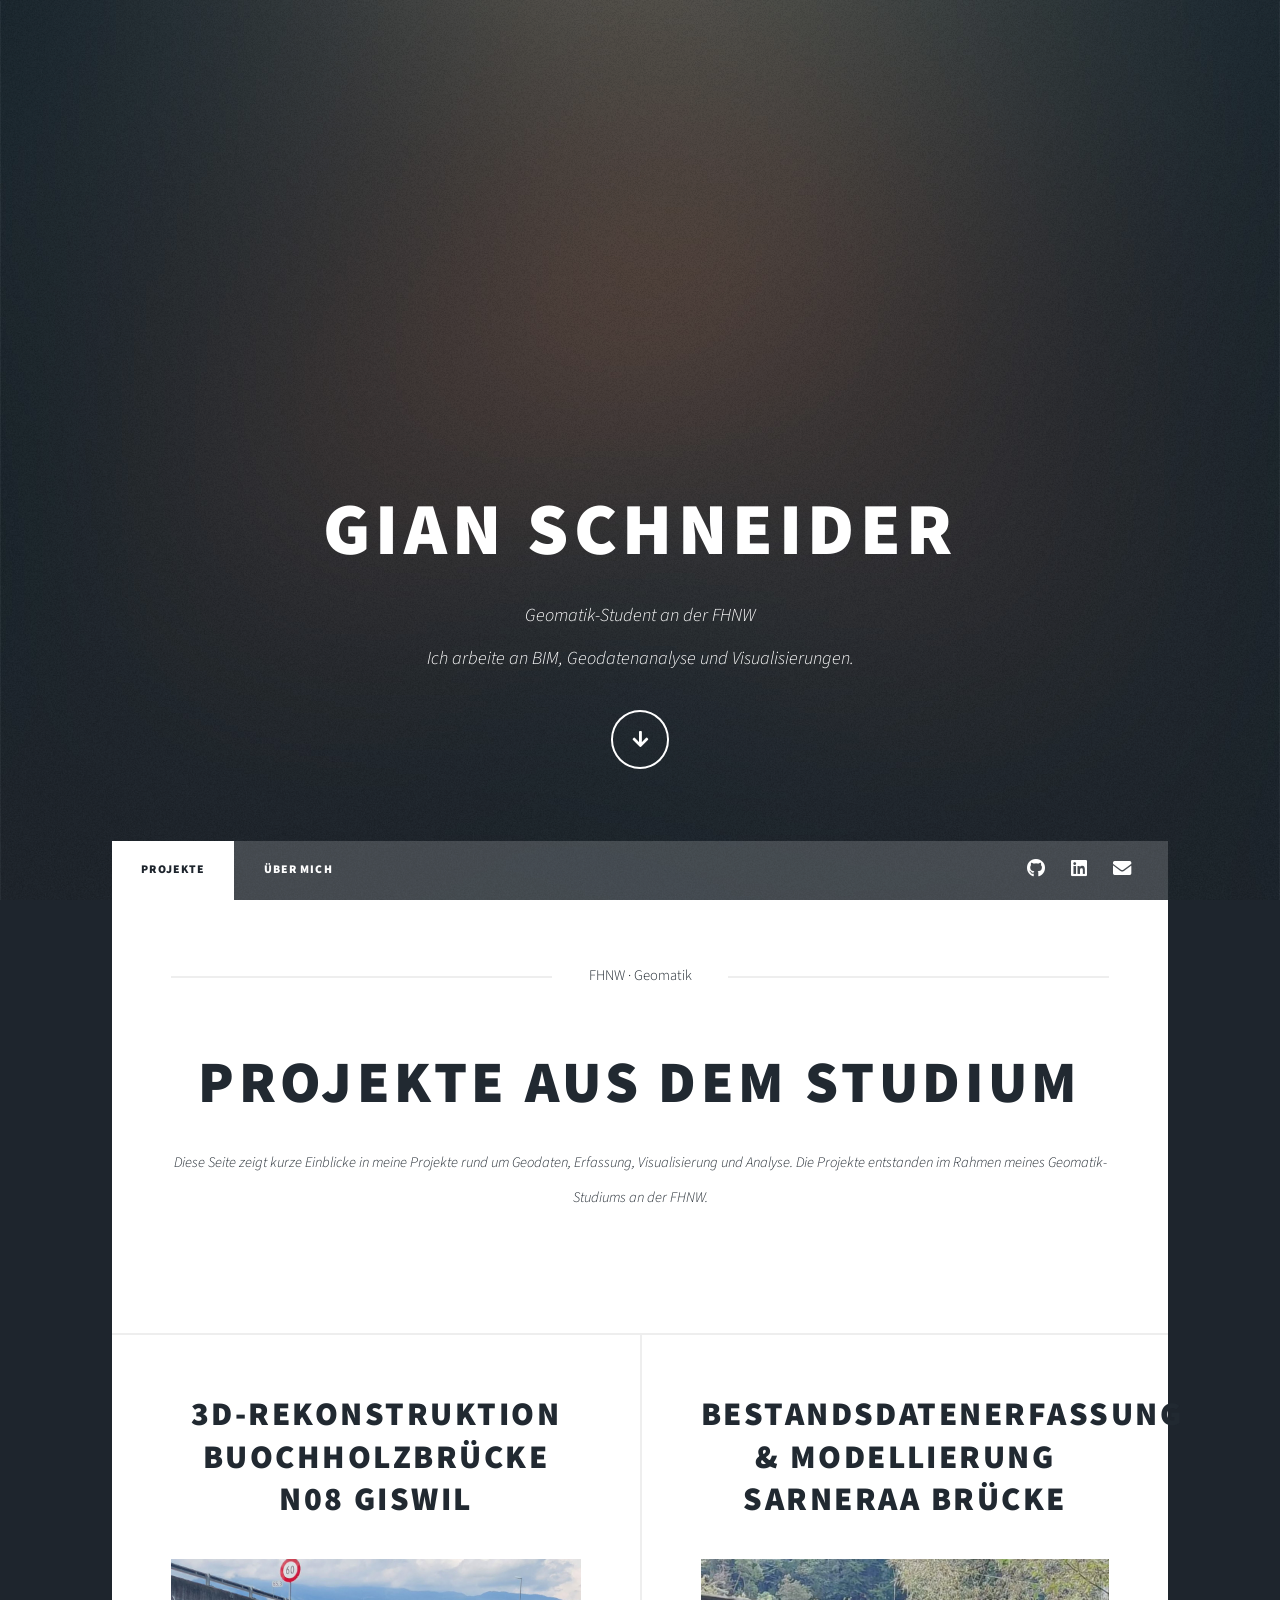
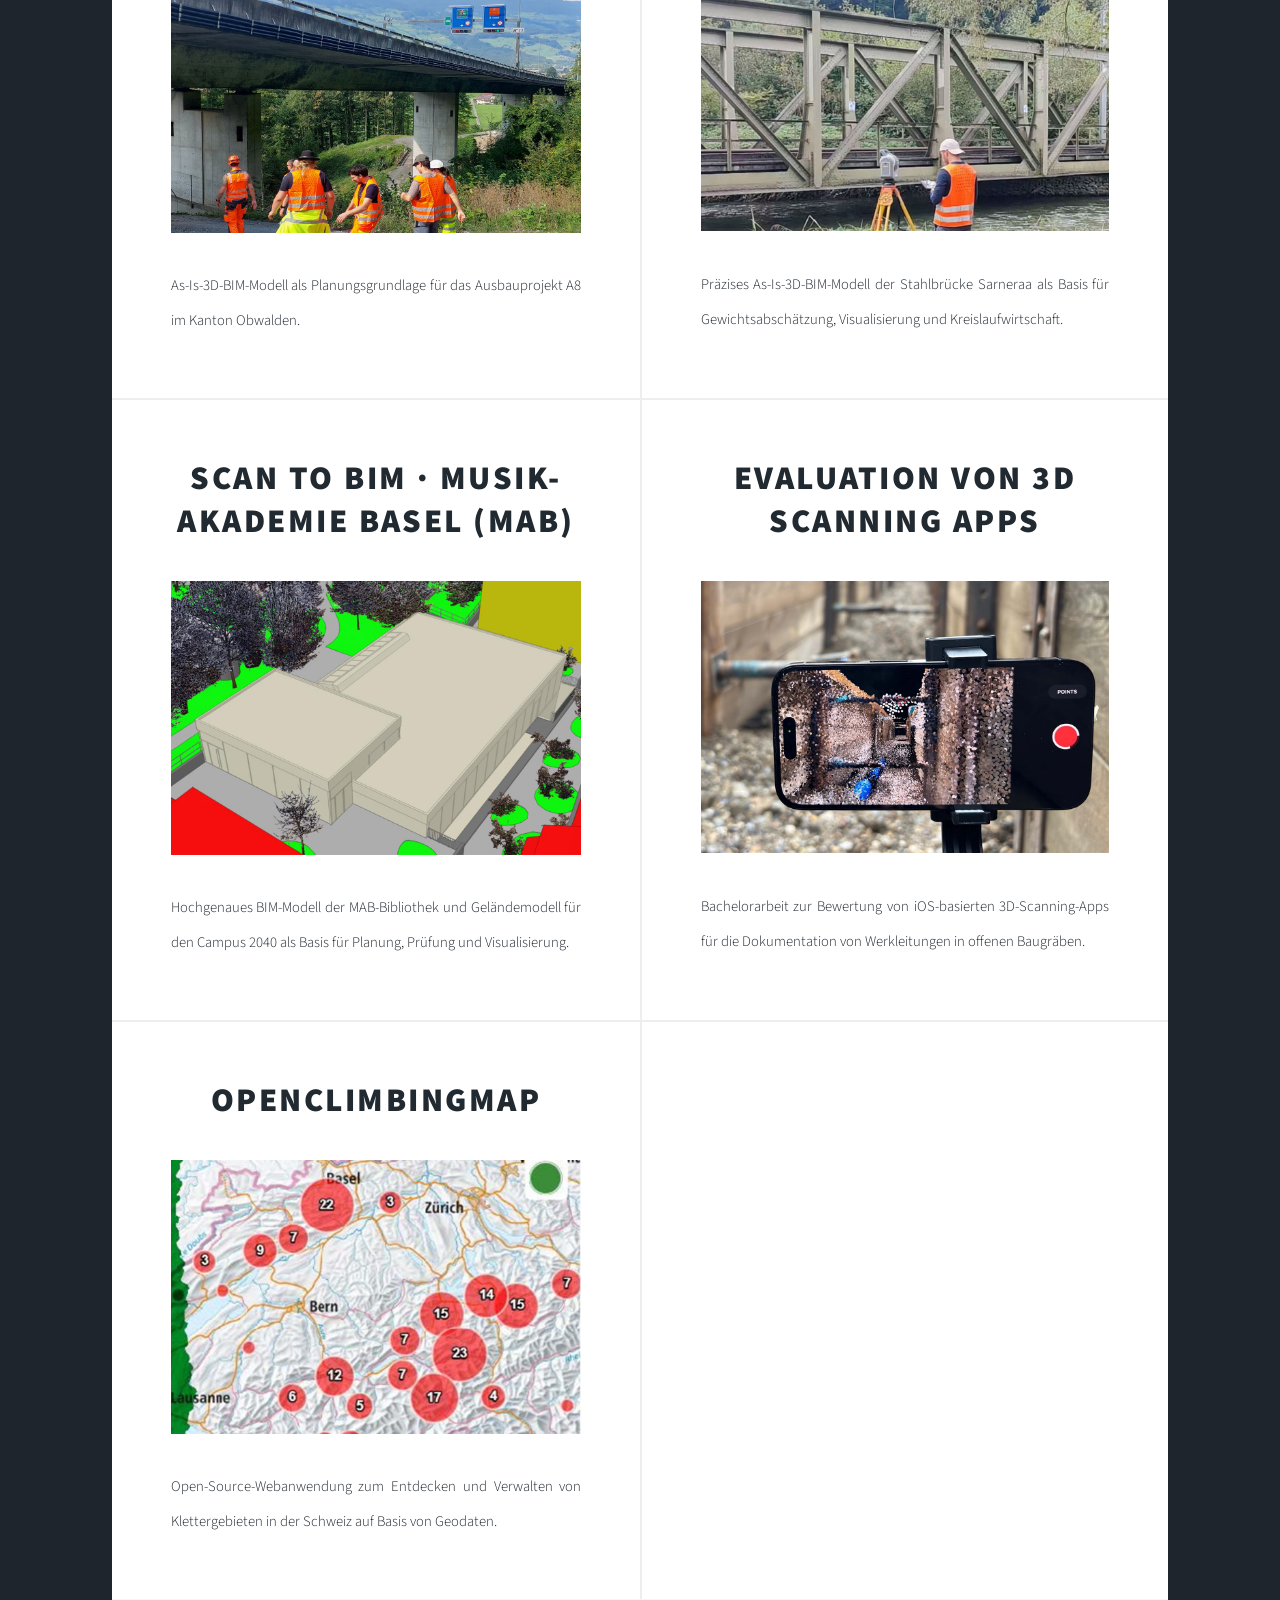
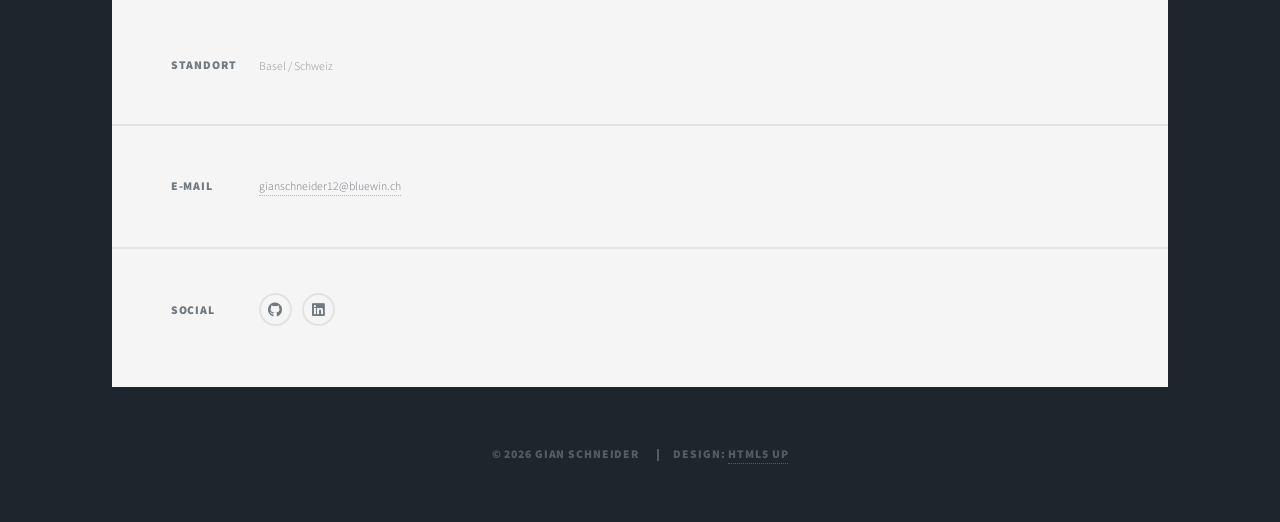
==== commit eca24c35: "verhältsnis schriftart" ====
--- a/index.html
+++ b/index.html
@@ -11,7 +11,7 @@
       name="description"
       content="Portfolio von Gian Schneider, Geomatik-Studium an der FHNW"
     />
-    <link rel="stylesheet" href="assets/css/main.css?v=3" />
+    <link rel="stylesheet" href="assets/css/main.css?v=4" />
     <noscript
       ><link rel="stylesheet" href="assets/css/noscript.css"
     /></noscript>
--- a/assets/css/main.css
+++ b/assets/css/main.css
@@ -196,19 +196,19 @@
 		}
 
 	h1 {
-		font-size: 4rem;
+		font-size: 3.375rem;
 		line-height: 1.1;
 		margin: 0 0 2rem 0;
 	}
 
 	h2 {
-		font-size: 1.75rem;
+		font-size: 2.25rem;
 		line-height: 1.3;
 		margin: 0 0 1.5rem 0;
 	}
 
 	h3 {
-		font-size: 1.25rem;
+		font-size: 1.5rem;
 		margin: 0 0 1.5rem 0;
 	}
 
@@ -217,7 +217,7 @@
 	}
 
 	h5 {
-		font-size: 0.9rem;
+		font-size: 0.67rem;
 	}
 
 	h6 {
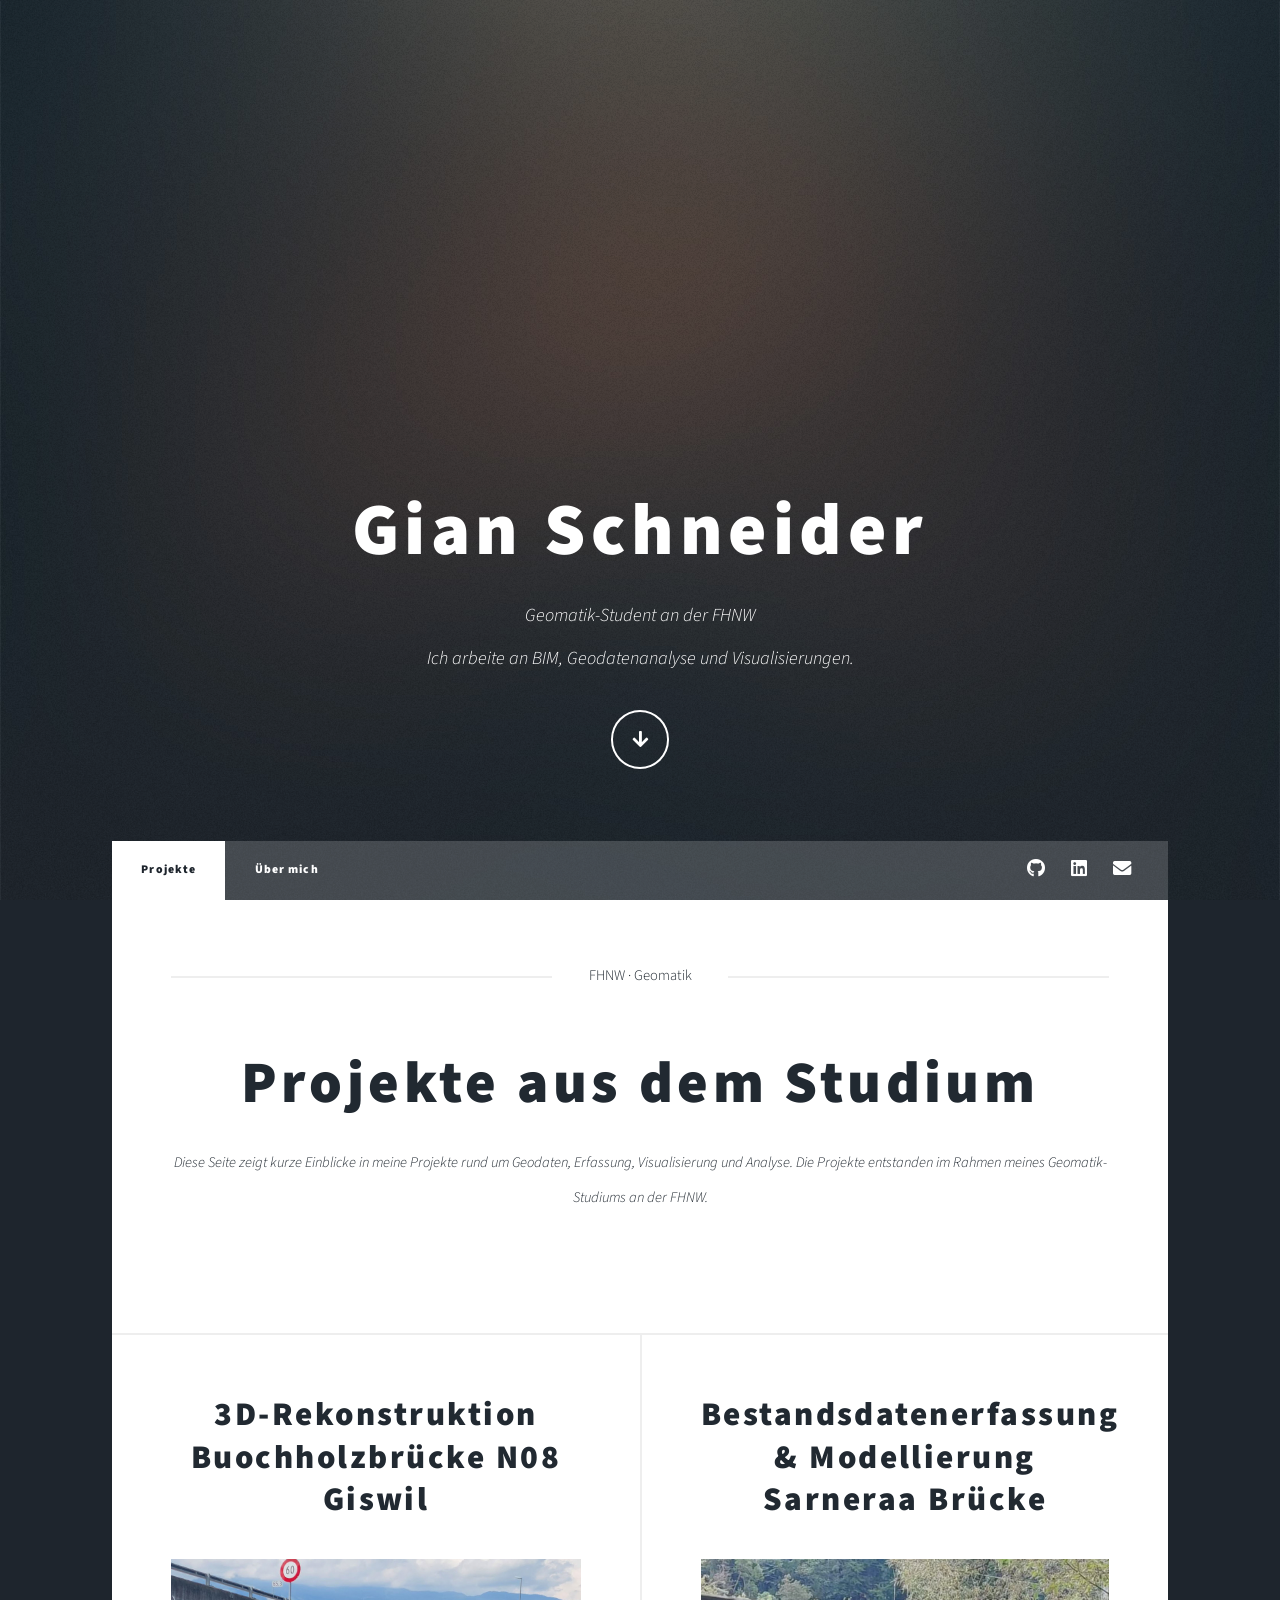
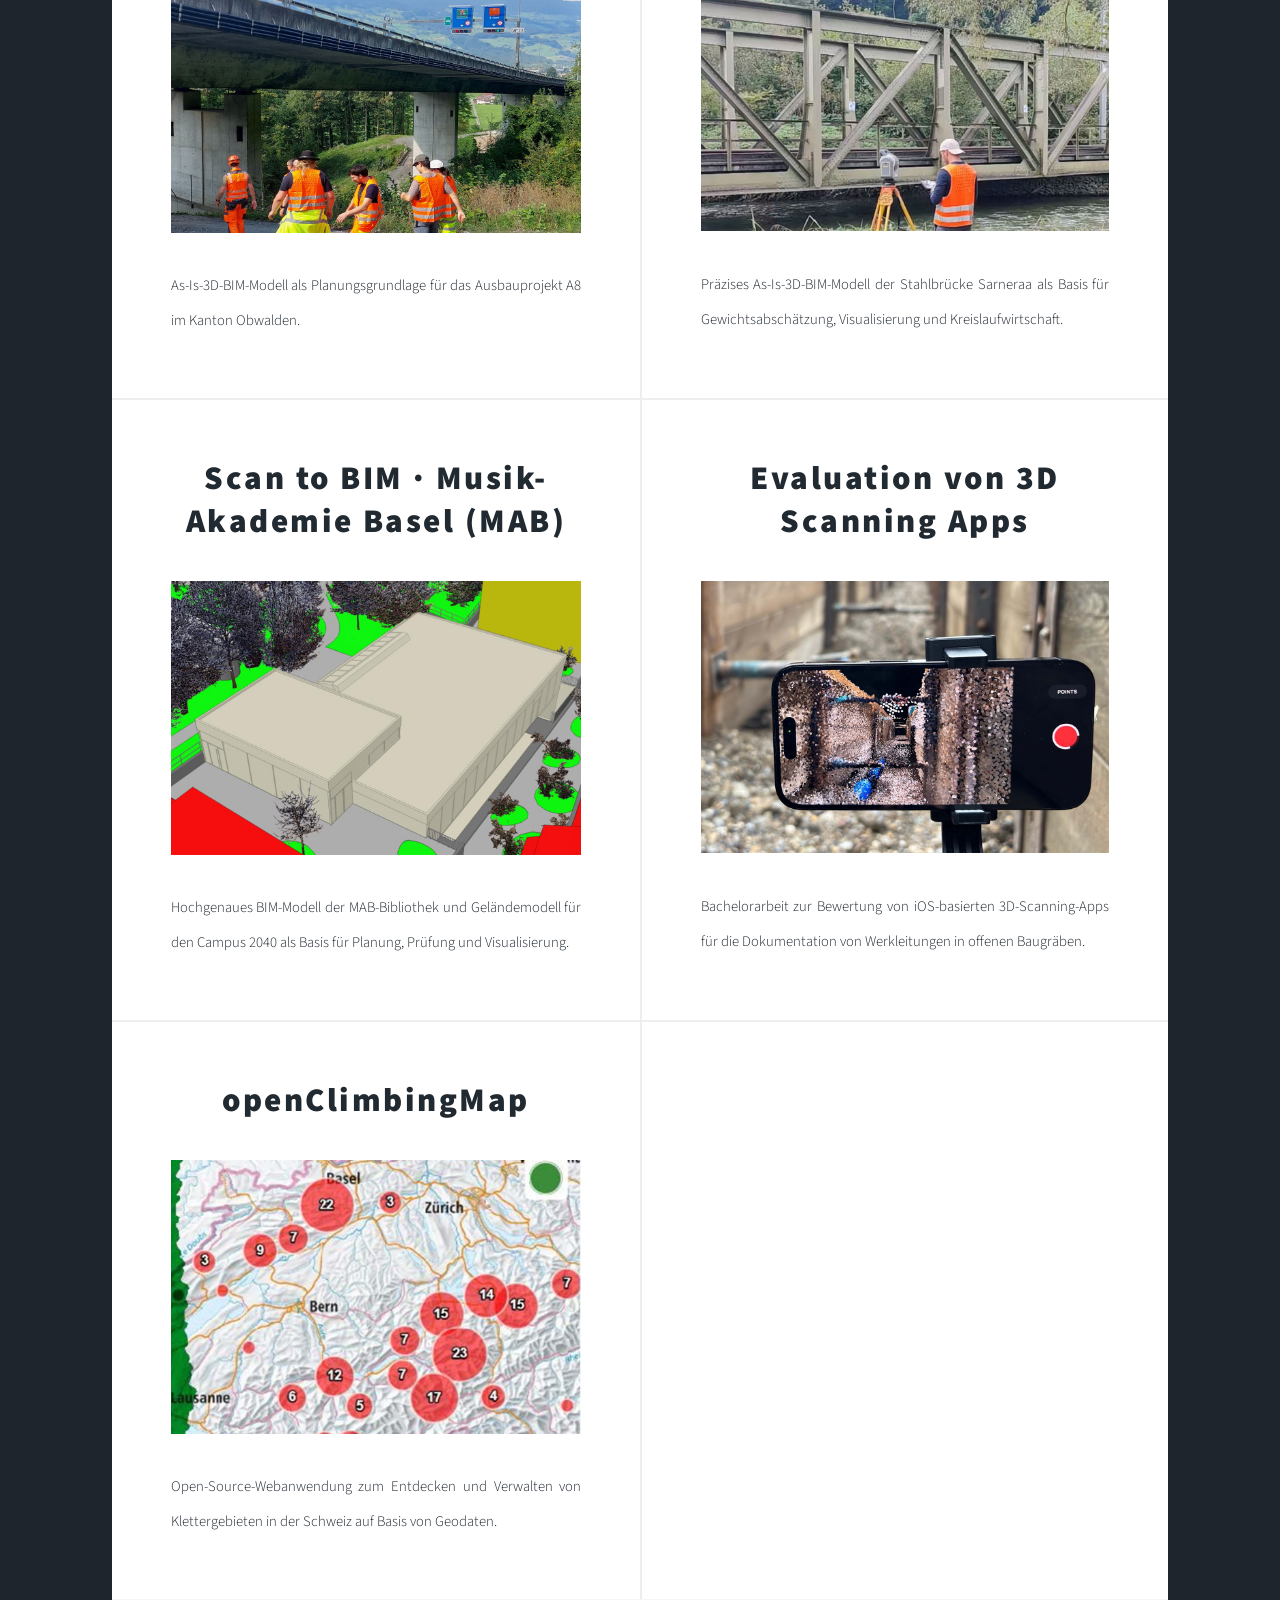
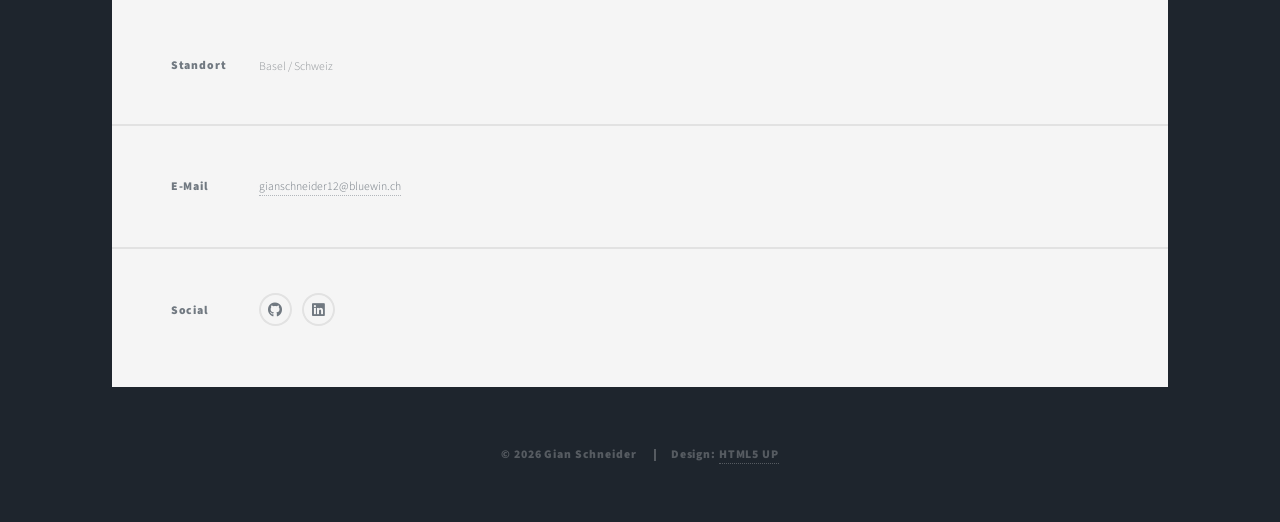
==== commit e050ac4e: "kleinbuchstaben" ====
--- a/index.html
+++ b/index.html
@@ -11,7 +11,7 @@
       name="description"
       content="Portfolio von Gian Schneider, Geomatik-Studium an der FHNW"
     />
-    <link rel="stylesheet" href="assets/css/main.css?v=4" />
+    <link rel="stylesheet" href="assets/css/main.css?v=5" />
     <noscript
       ><link rel="stylesheet" href="assets/css/noscript.css"
     /></noscript>
--- a/assets/css/main.css
+++ b/assets/css/main.css
@@ -185,7 +185,7 @@
 		font-weight: 900;
 		line-height: 1.5;
 		letter-spacing: 0.075em;
-		text-transform: uppercase;
+		text-transform: none;
 		margin: 0 0 1rem 0;
 	}
 
@@ -3572,7 +3572,7 @@
 			letter-spacing: 0.075em;
 			line-height: 1;
 			padding: 1rem 1.75rem;
-			text-transform: uppercase;
+			text-transform: none;
 			visibility: visible;
 		}
 
@@ -3697,7 +3697,7 @@
 			list-style: none;
 			margin-bottom: 0;
 			padding-left: 0;
-			text-transform: uppercase;
+			text-transform: none;
 		}
 
 			#nav ul.links li {
@@ -4393,7 +4393,7 @@
 		letter-spacing: 0.075em;
 		line-height: 1.5;
 		text-align: center;
-		text-transform: uppercase;
+		text-transform: none;
 		margin: 4rem auto 8rem auto;
 		width: calc(100% - 4rem);
 		max-width: 72rem;
@@ -4502,7 +4502,7 @@
 		font-weight: 900;
 		letter-spacing: 0.075em;
 		padding: 0.375rem 1.25rem;
-		text-transform: uppercase;
+		text-transform: none;
 		z-index: 10001;
 	}
 
@@ -4595,7 +4595,7 @@
 					font-weight: 900;
 					letter-spacing: 0.075em;
 					padding: 0.75rem 0;
-					text-transform: uppercase;
+					text-transform: none;
 				}
 
 				#navPanel .links li:first-child {
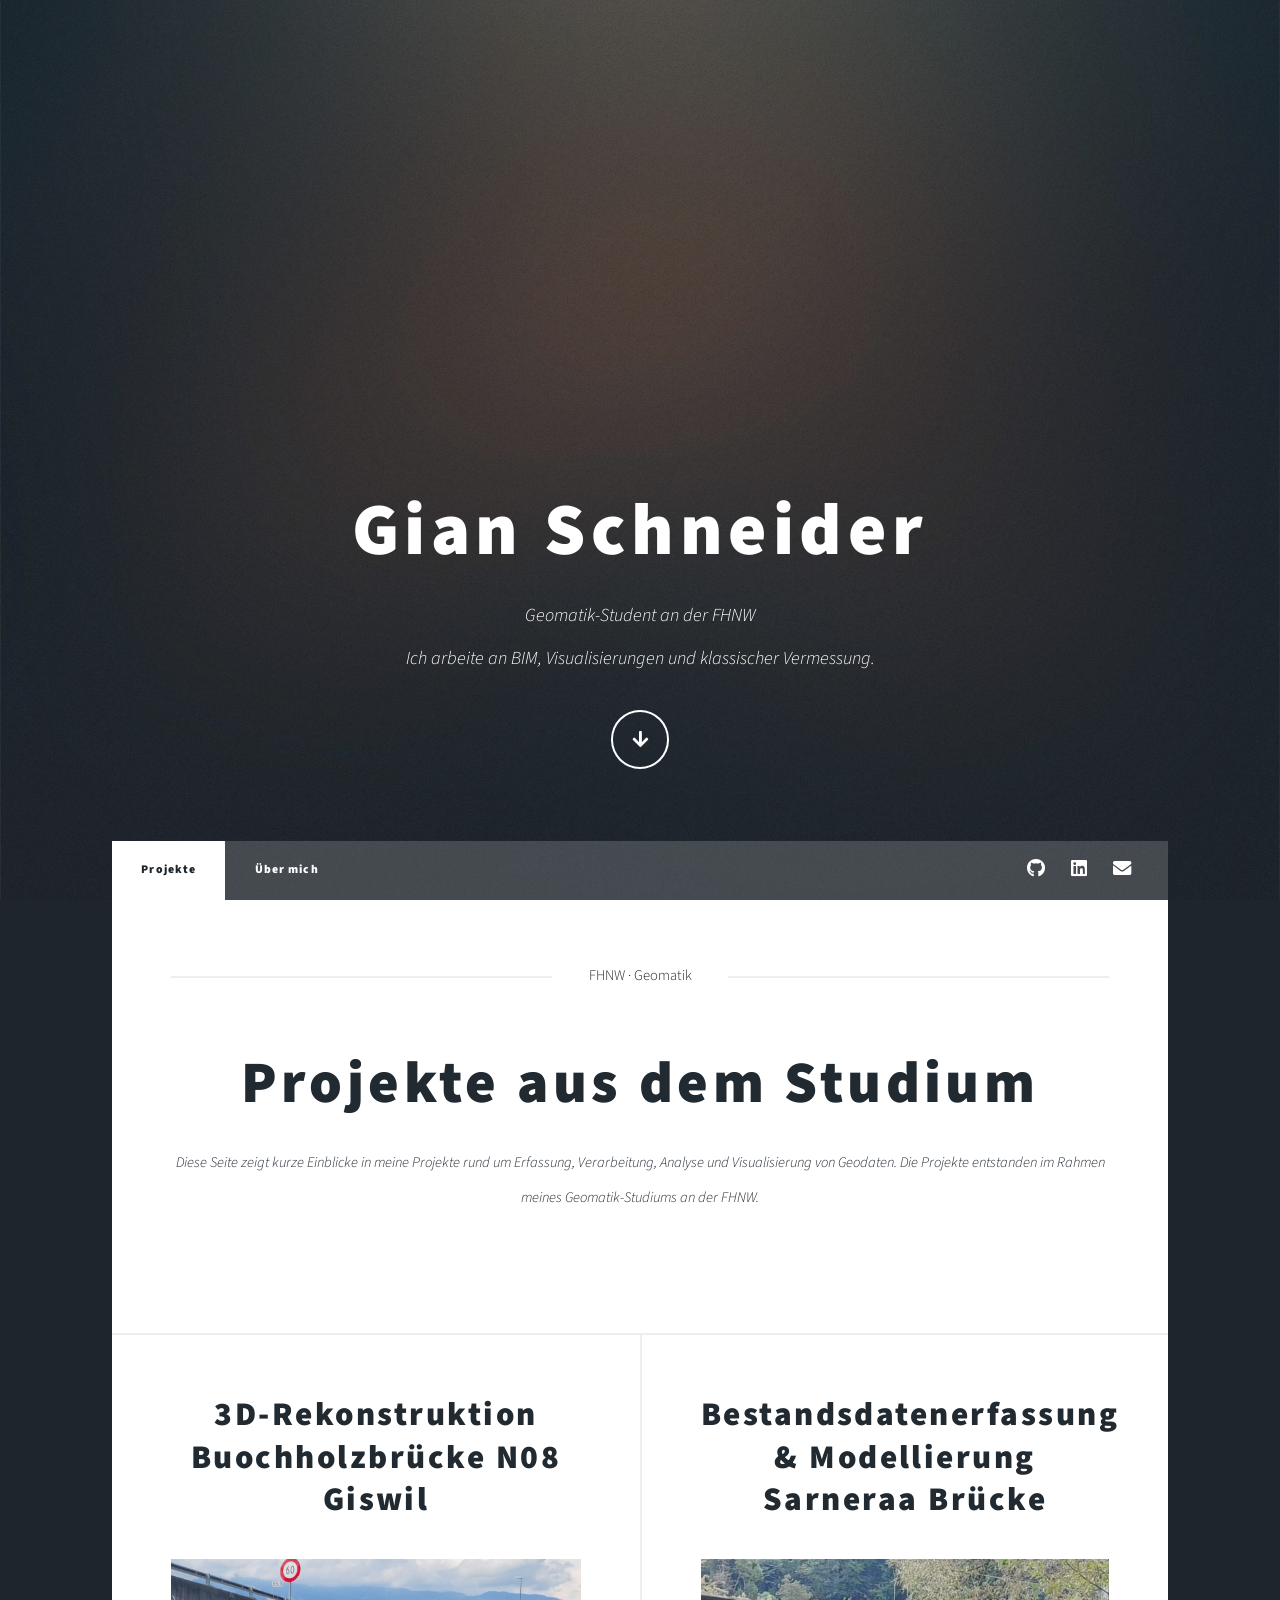
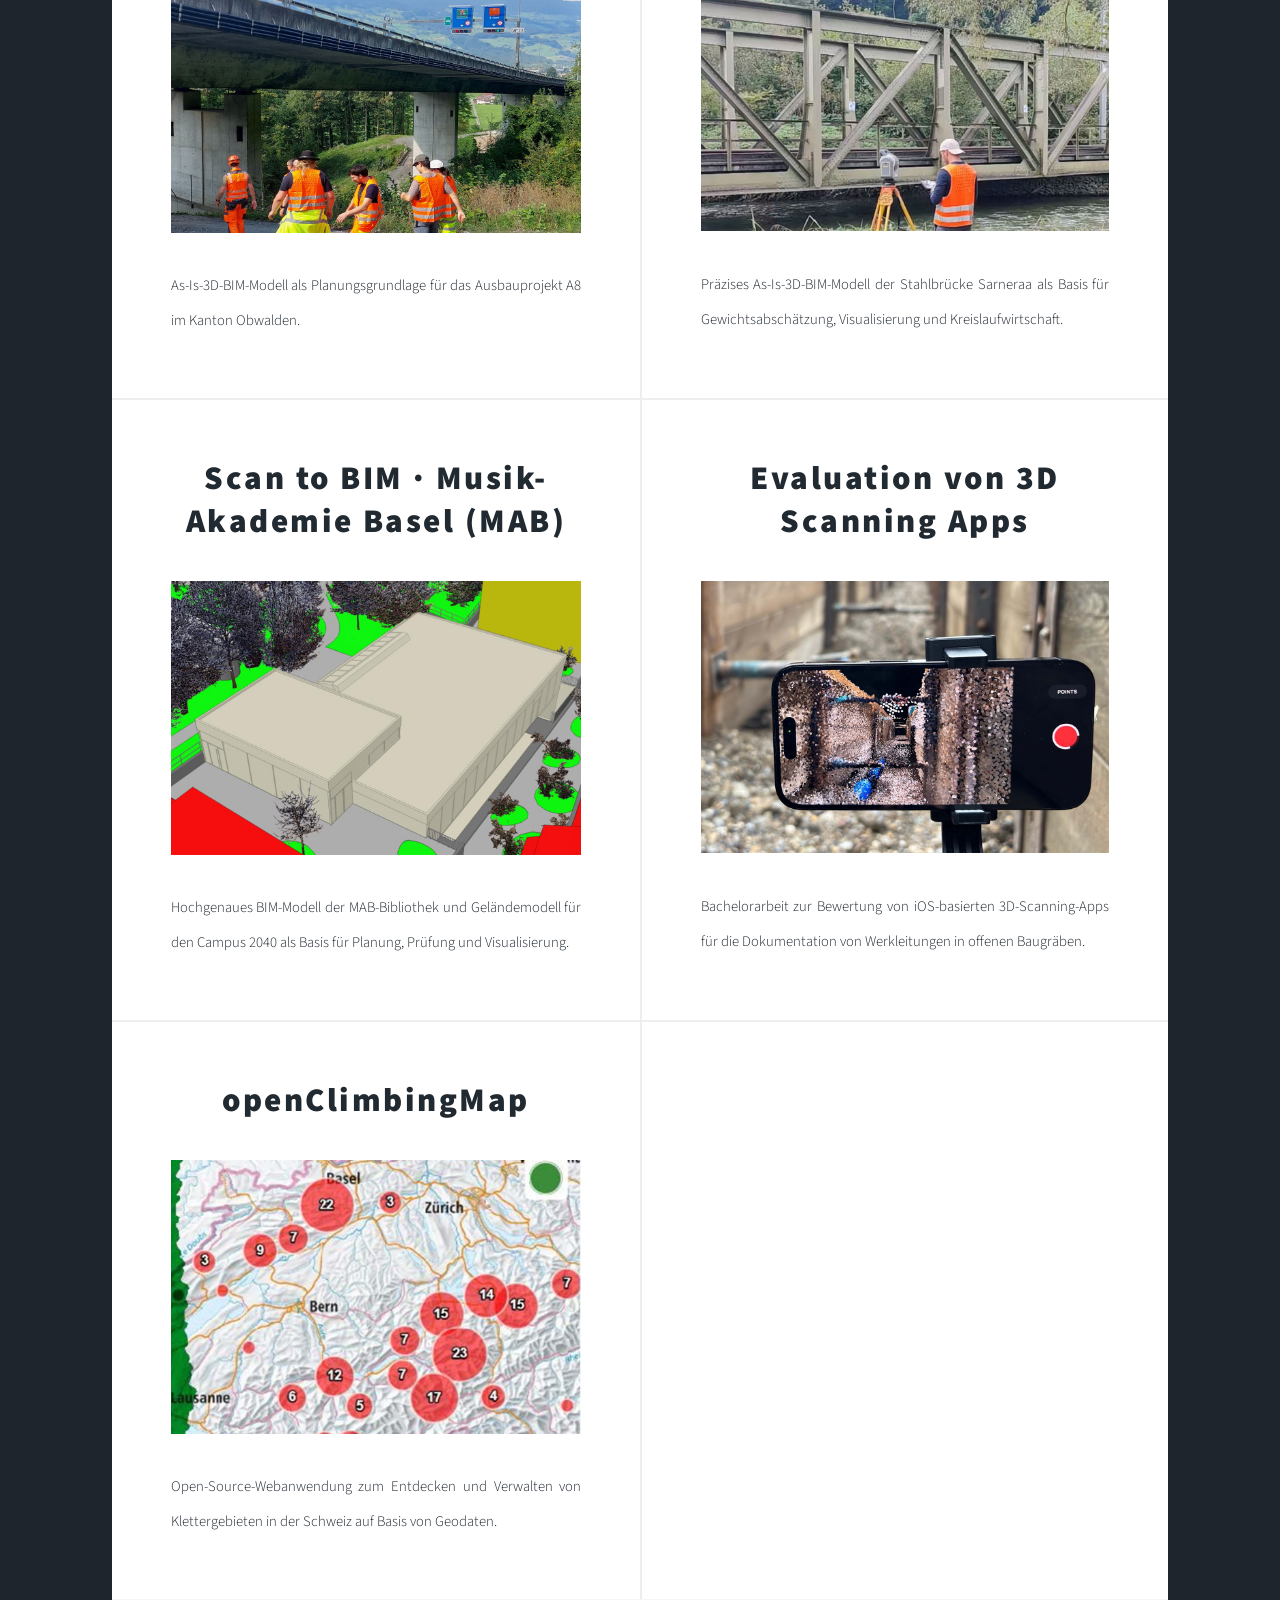
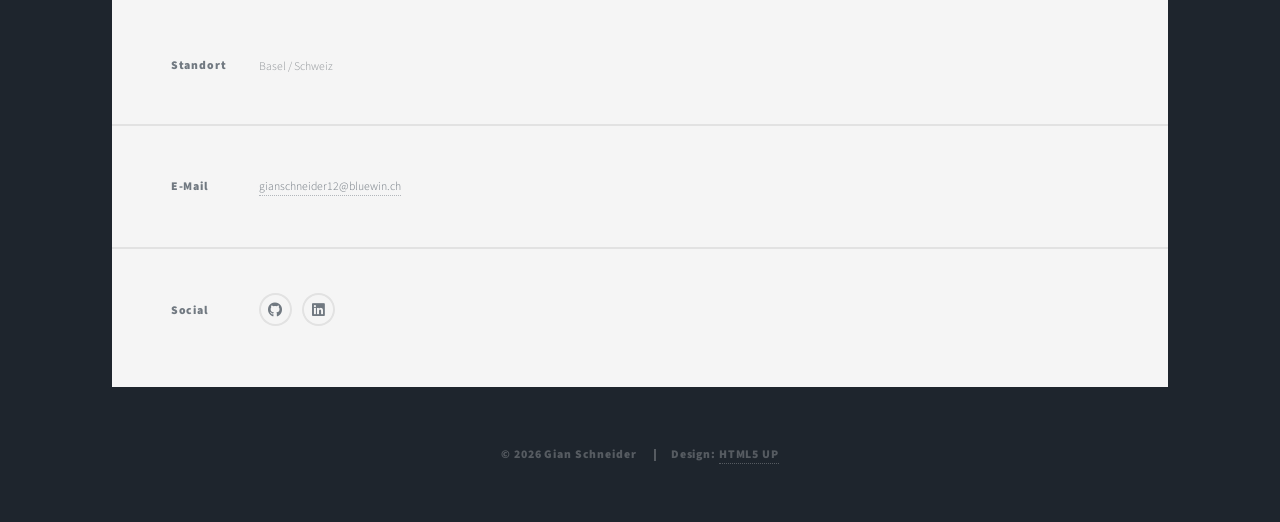
==== commit 82d6b0b8: "texte" ====
--- a/index.html
+++ b/index.html
@@ -24,7 +24,7 @@
         <h1>Gian Schneider</h1>
         <p>
           Geomatik-Student an der FHNW<br />
-          Ich arbeite an BIM, Geodatenanalyse und Visualisierungen.
+          Ich arbeite an BIM, Visualisierungen und klassischer Vermessung.
         </p>
         <ul class="actions">
           <li>
@@ -81,9 +81,7 @@
             <span class="date">FHNW · Geomatik</span>
             <h2>Projekte aus dem Studium</h2>
             <p>
-              Diese Seite zeigt kurze Einblicke in meine Projekte rund um
-              Geodaten, Erfassung, Visualisierung und Analyse. Die Projekte
-              entstanden im Rahmen meines Geomatik-Studiums an der FHNW.
+              Diese Seite zeigt kurze Einblicke in meine Projekte rund um Erfassung, Verarbeitung, Analyse und Visualisierung von Geodaten. Die Projekte entstanden im Rahmen meines Geomatik-Studiums an der FHNW.
             </p>
           </header>
         </article>
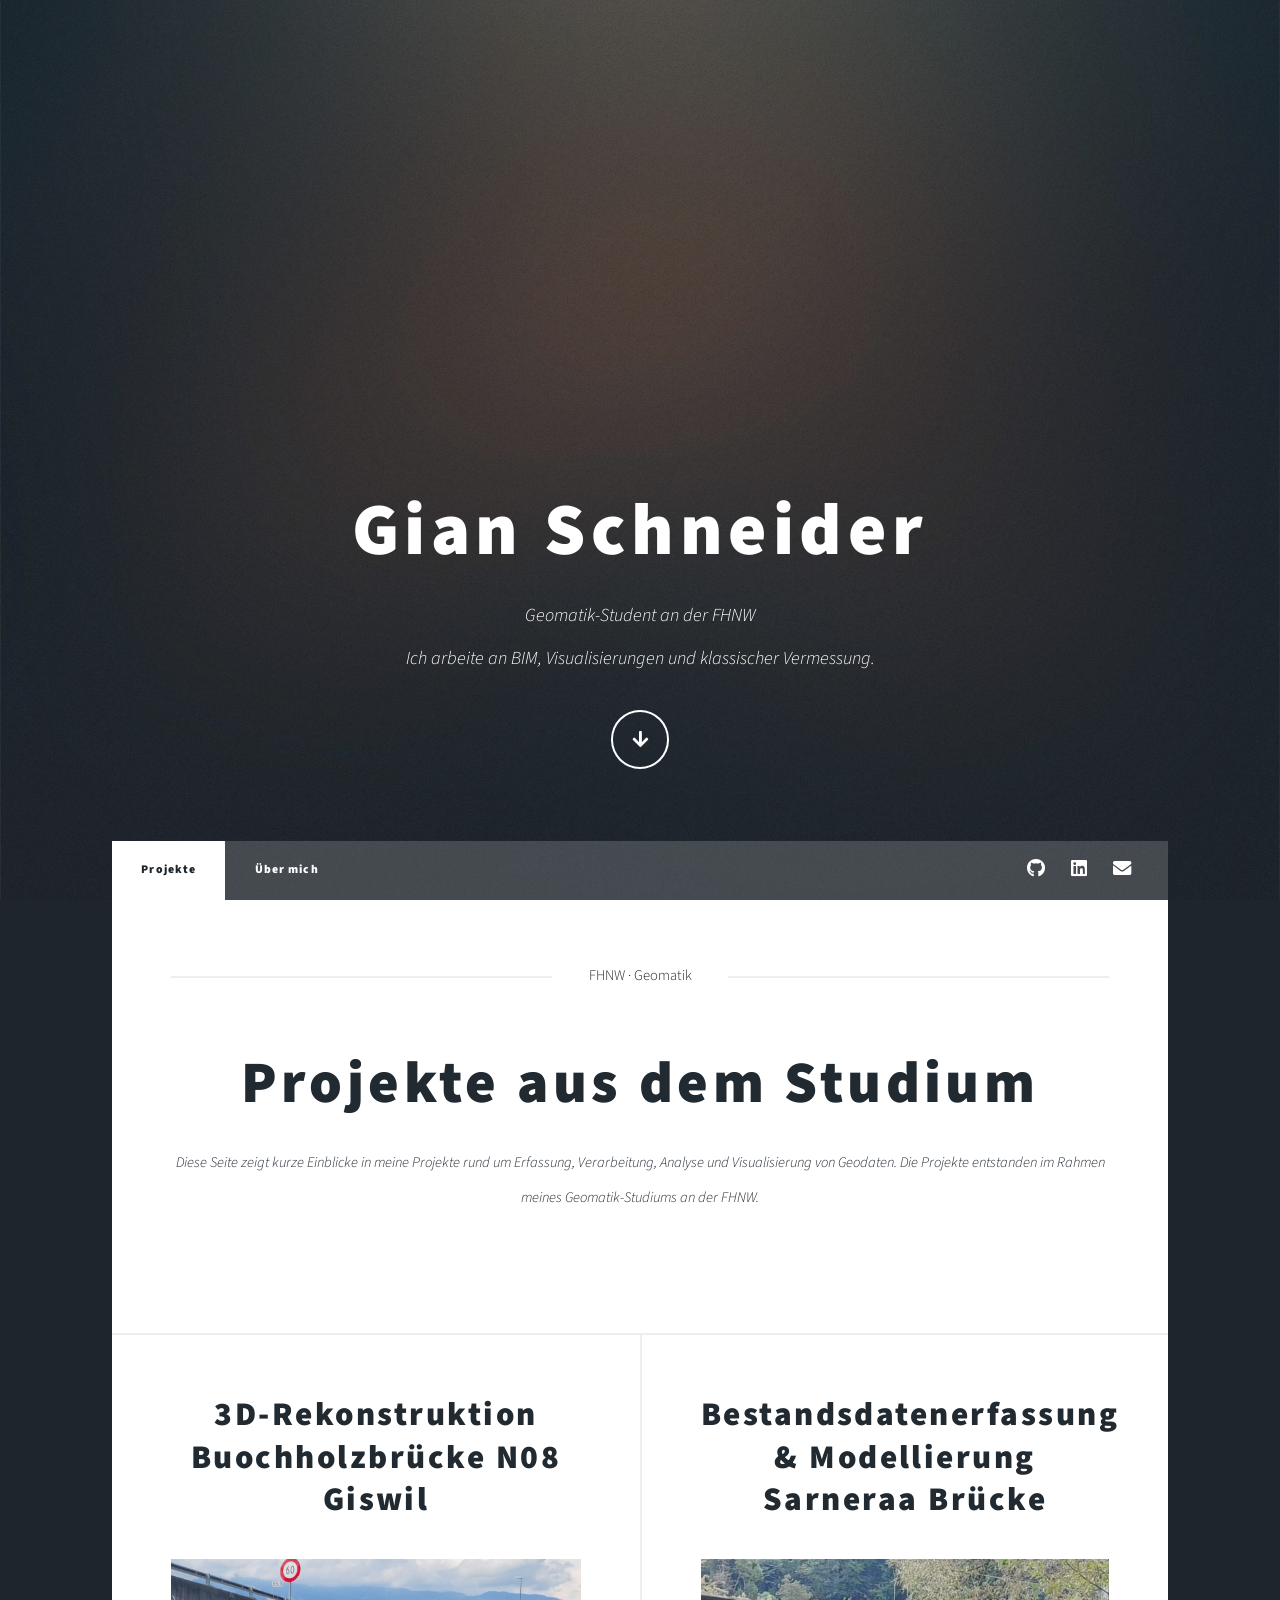
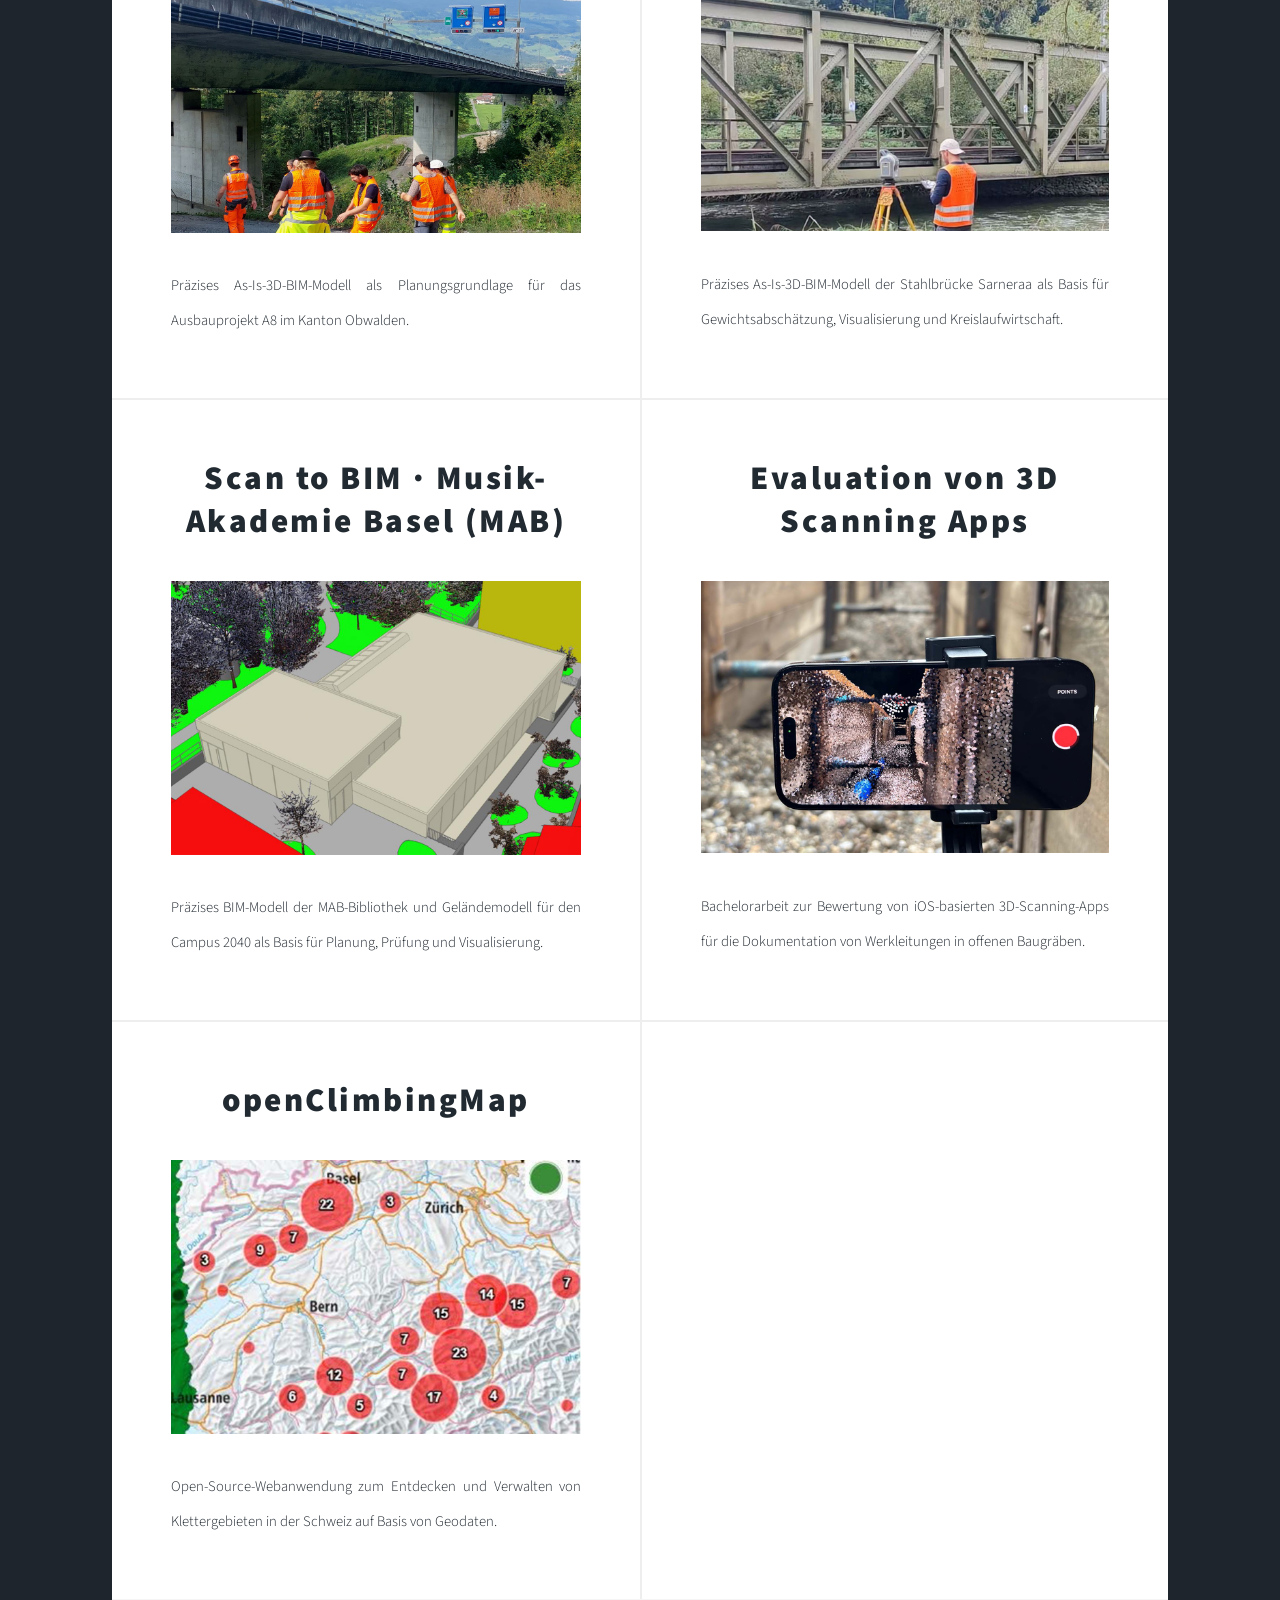
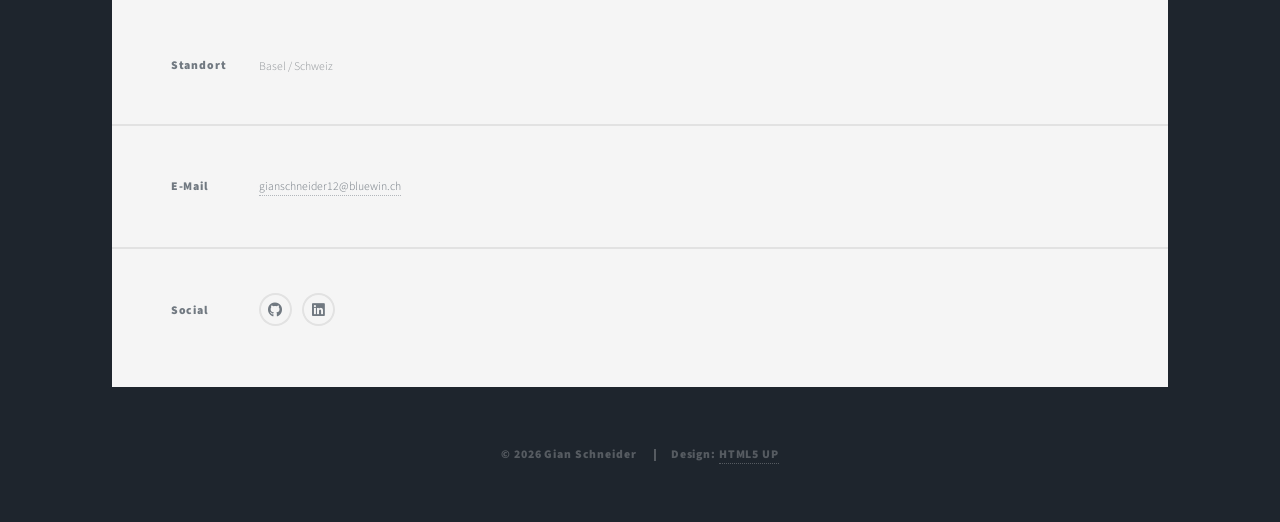
==== commit 4e07c38b: "texte" ====
--- a/index.html
+++ b/index.html
@@ -81,7 +81,10 @@
             <span class="date">FHNW · Geomatik</span>
             <h2>Projekte aus dem Studium</h2>
             <p>
-              Diese Seite zeigt kurze Einblicke in meine Projekte rund um Erfassung, Verarbeitung, Analyse und Visualisierung von Geodaten. Die Projekte entstanden im Rahmen meines Geomatik-Studiums an der FHNW.
+              Diese Seite zeigt kurze Einblicke in meine Projekte rund um
+              Erfassung, Verarbeitung, Analyse und Visualisierung von Geodaten.
+              Die Projekte entstanden im Rahmen meines Geomatik-Studiums an der
+              FHNW.
             </p>
           </header>
         </article>
@@ -103,8 +106,8 @@
               />
             </a>
             <p>
-              As-Is-3D-BIM-Modell als Planungsgrundlage für das Ausbauprojekt A8
-              im Kanton Obwalden.
+              Präzises As-Is-3D-BIM-Modell als Planungsgrundlage für das
+              Ausbauprojekt A8 im Kanton Obwalden.
             </p>
           </article>
           <article>
@@ -142,8 +145,8 @@
               />
             </a>
             <p>
-              Hochgenaues BIM-Modell der MAB-Bibliothek und Geländemodell für
-              den Campus 2040 als Basis für Planung, Prüfung und Visualisierung.
+              Präzises BIM-Modell der MAB-Bibliothek und Geländemodell für den
+              Campus 2040 als Basis für Planung, Prüfung und Visualisierung.
             </p>
           </article>
           <article>
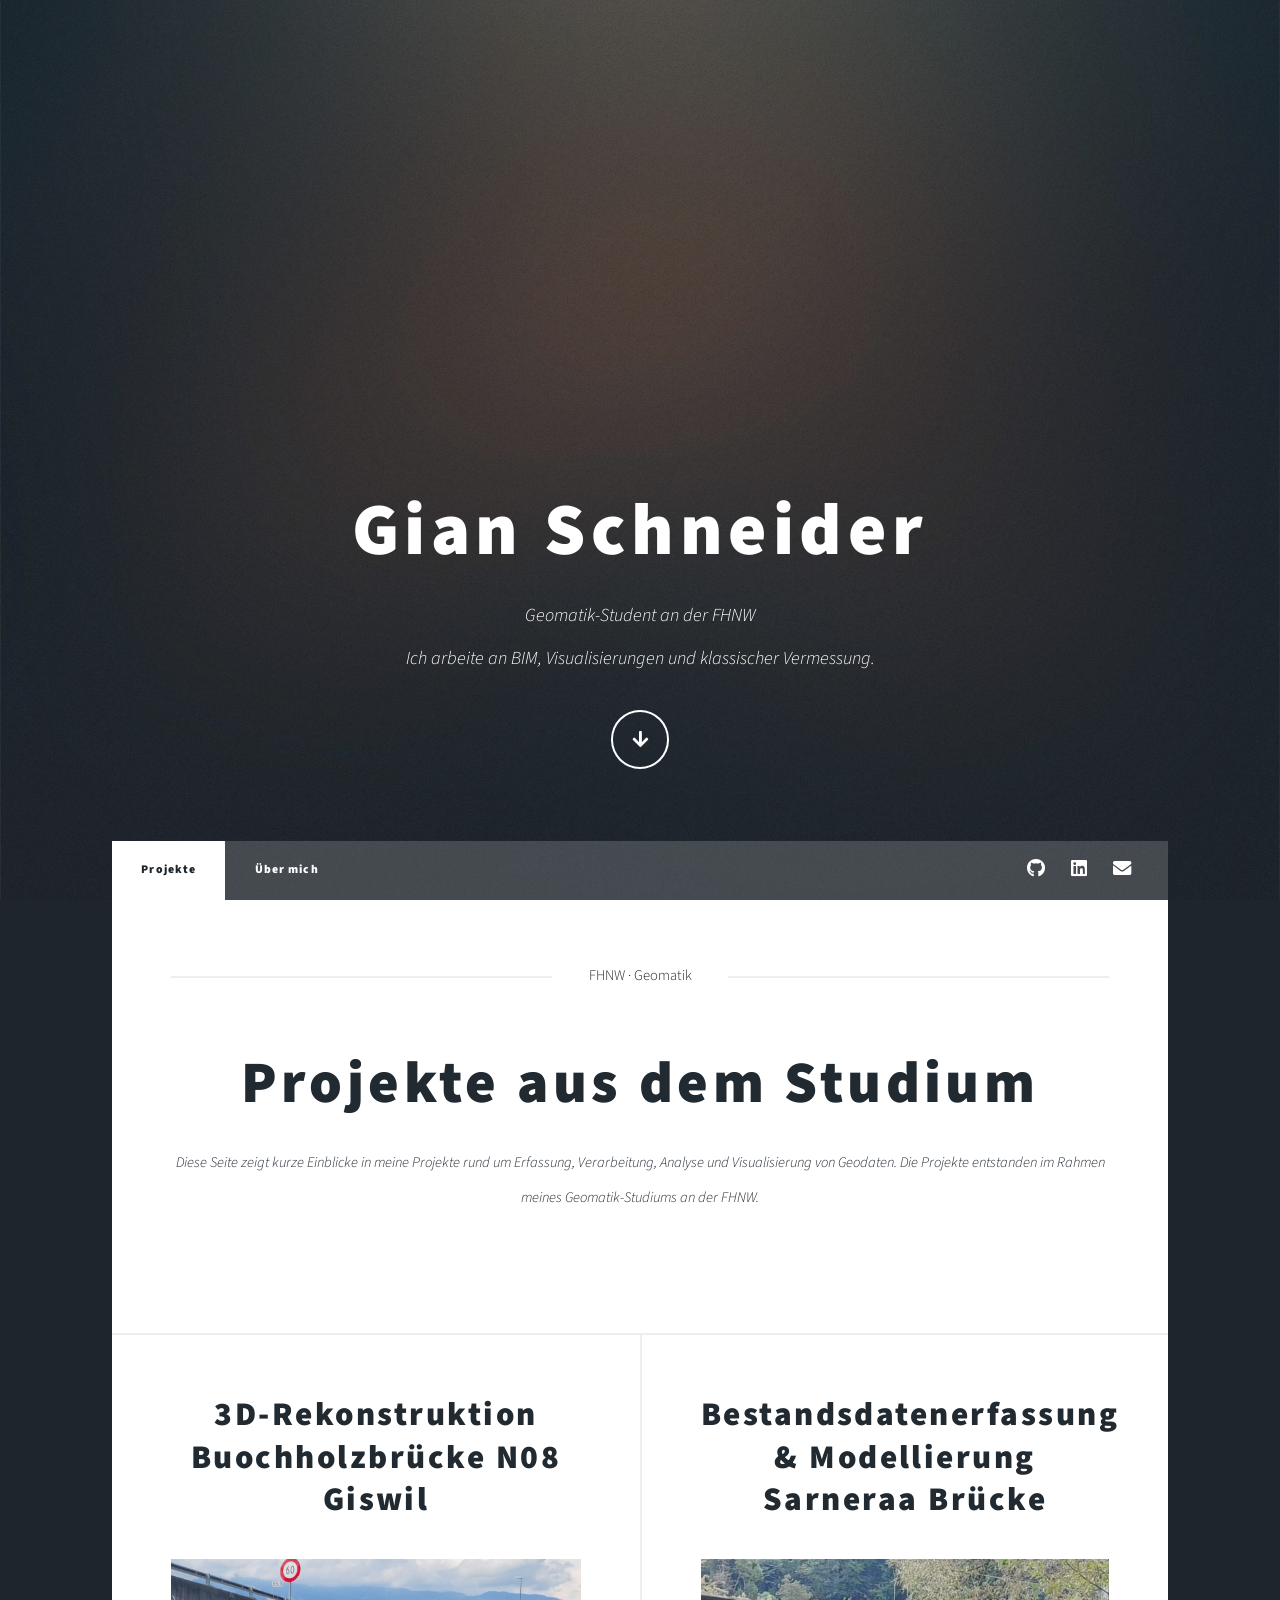
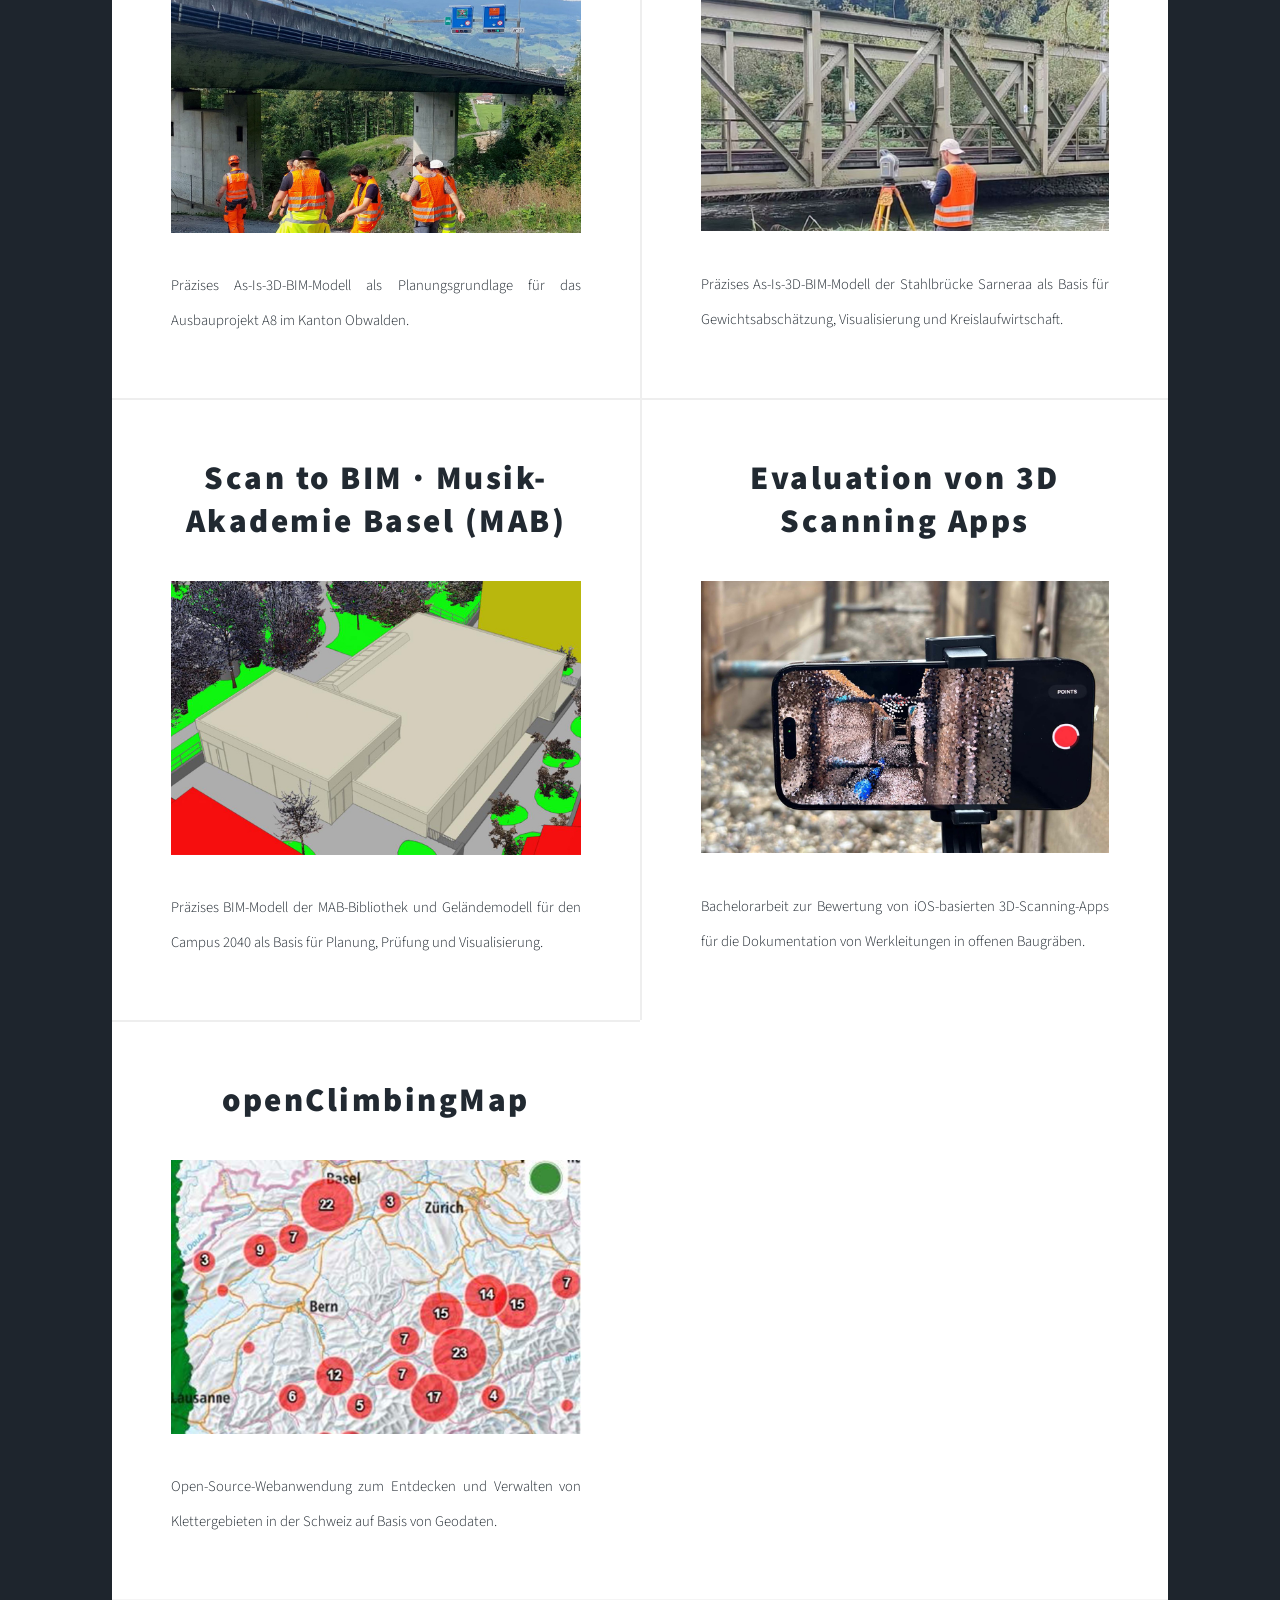
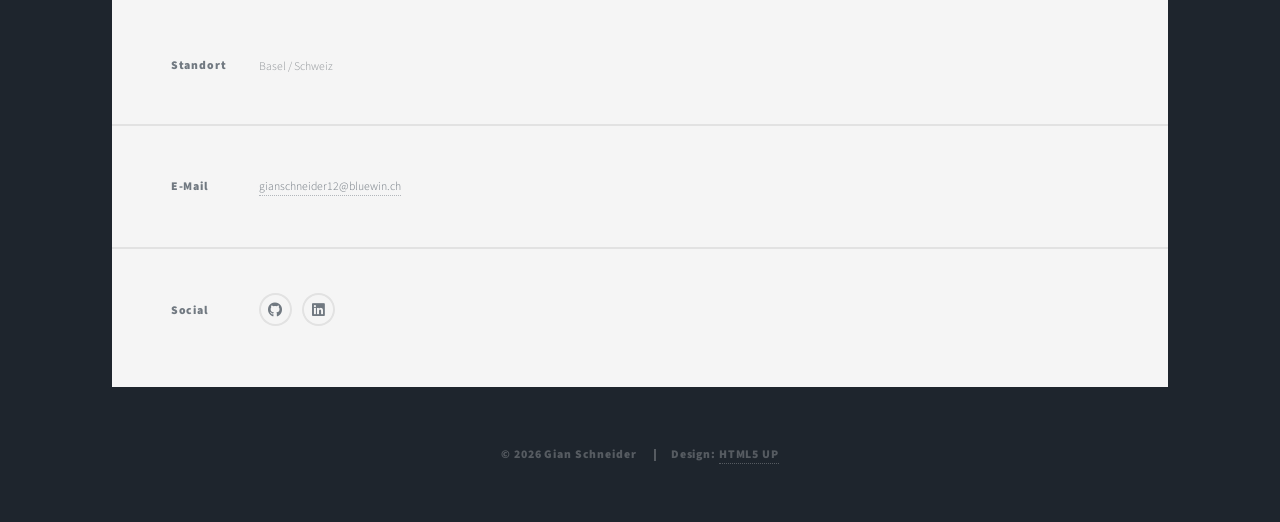
==== commit 069b14ff: "aufräumen" ====
--- a/index.html
+++ b/index.html
@@ -185,8 +185,7 @@
               Klettergebieten in der Schweiz auf Basis von Geodaten.
             </p>
           </article>
-          <article aria-hidden="true"></article>
-        </section>
+        </section>
       </div>
 
       <!-- Footer -->
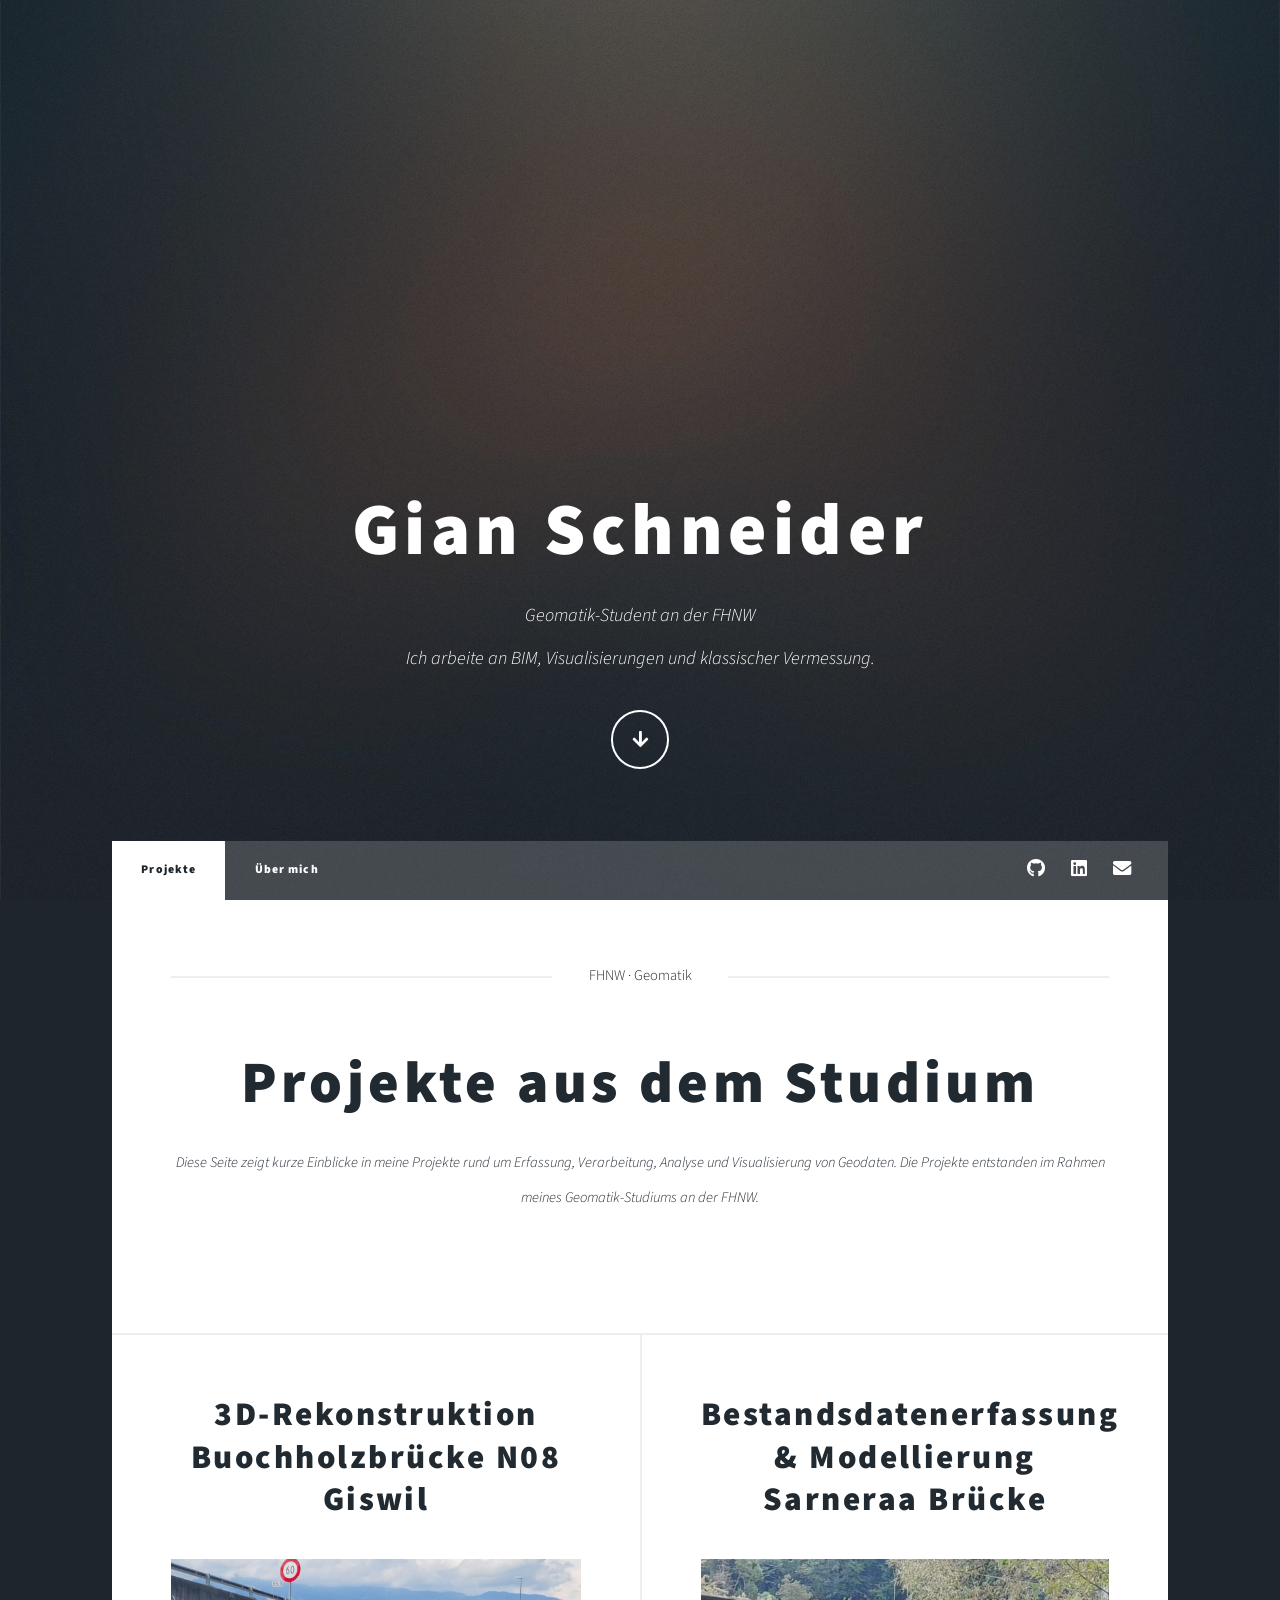
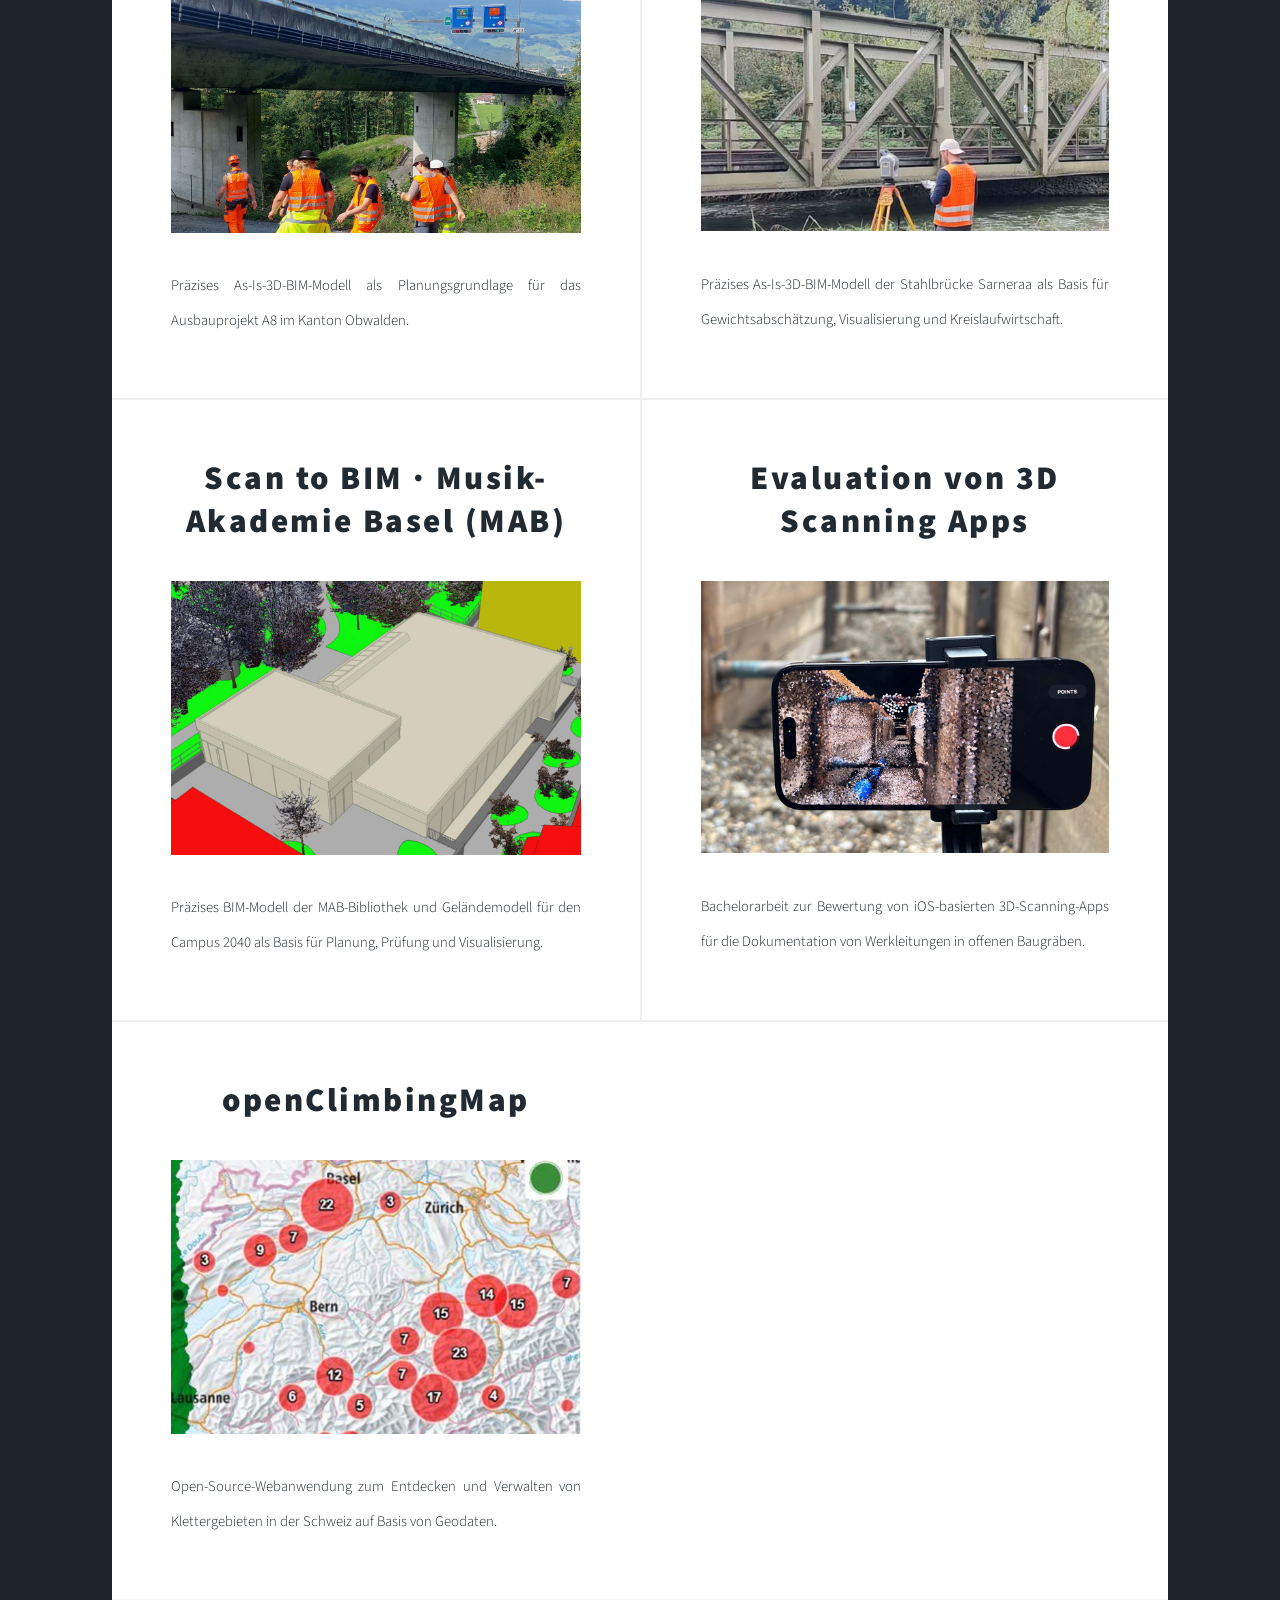
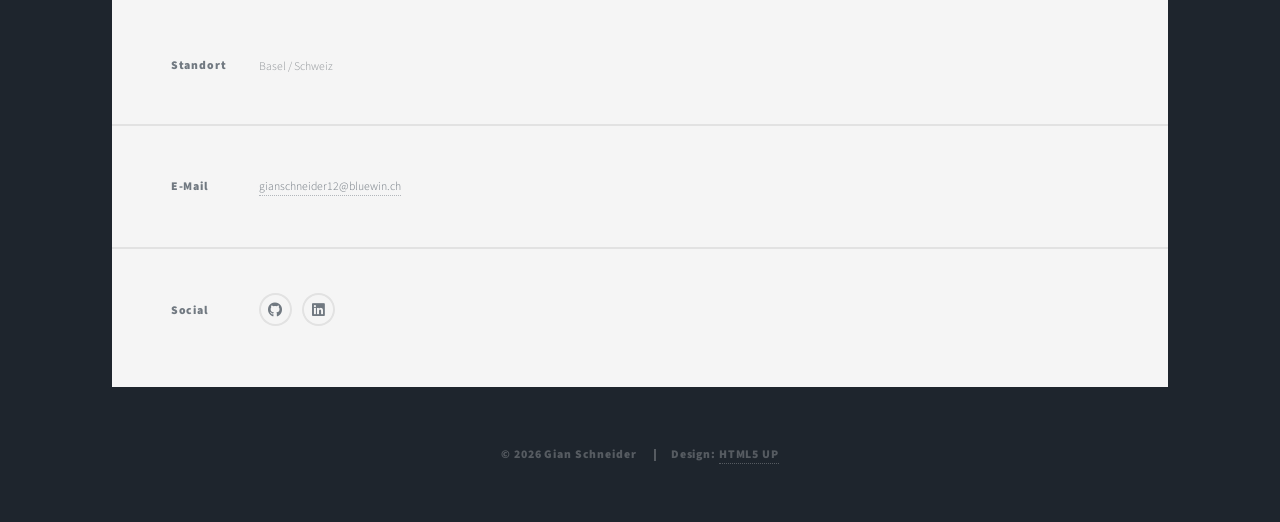
==== commit a0a76c6c: "layout" ====
--- a/index.html
+++ b/index.html
@@ -11,11 +11,11 @@
       name="description"
       content="Portfolio von Gian Schneider, Geomatik-Studium an der FHNW"
     />
-    <link rel="stylesheet" href="assets/css/main.css?v=5" />
-    <noscript
-      ><link rel="stylesheet" href="assets/css/noscript.css"
-    /></noscript>
-  </head>
+    <link rel="stylesheet" href="assets/css/main.css?v=6" />
+    <noscript
+      ><link rel="stylesheet" href="assets/css/noscript.css"
+    /></noscript>
+  </head>
   <body class="is-preload">
     <!-- Wrapper -->
     <div id="wrapper" class="fade-in">
@@ -90,7 +90,7 @@
         </article>
 
         <!-- Posts -->
-        <section class="posts">
+        <section class="posts projects-grid projects-grid-odd">
           <article>
             <header>
               <h2>
--- a/assets/css/main.css
+++ b/assets/css/main.css
@@ -44,6 +44,94 @@
 	blockquote:before, blockquote:after, q:before, q:after {
 		content: '';
 		content: none;
+	}
+
+/* Portfolio additions */
+
+	@media screen and (min-width: 737px) {
+
+		#main > .posts.projects-grid.projects-grid-odd:after {
+			content: '';
+			display: block;
+			width: 50%;
+			border-top: solid 2px #eeeeee;
+			box-sizing: border-box;
+		}
+
+	}
+
+	.youtube-facade {
+		position: relative;
+		height: 0;
+		max-width: 100%;
+		margin-bottom: 0.75rem;
+		padding-bottom: 56.25%;
+		overflow: hidden;
+		border-radius: 4px;
+		background-color: #111111;
+		cursor: pointer;
+	}
+
+	.youtube-facade.youtube-facade-light {
+		background-color: #ffffff;
+	}
+
+	.youtube-facade.youtube-facade-spaced {
+		margin-top: 2em;
+	}
+
+	.youtube-facade img,
+	.youtube-facade iframe {
+		position: absolute;
+		top: 0;
+		left: 0;
+		width: 100%;
+		height: 100%;
+		border: 0;
+	}
+
+	.youtube-facade img {
+		object-fit: cover;
+		opacity: 0.8;
+		transition: opacity 0.3s ease;
+	}
+
+	.youtube-facade:hover img {
+		opacity: 1;
+	}
+
+	.youtube-facade-play {
+		position: absolute;
+		top: 50%;
+		left: 50%;
+		display: flex;
+		align-items: center;
+		justify-content: center;
+		width: 60px;
+		height: 60px;
+		border: solid 2px rgba(255, 255, 255, 0.8);
+		border-radius: 50%;
+		background: rgba(0, 0, 0, 0.5);
+		pointer-events: none;
+		transform: translate(-50%, -50%);
+	}
+
+	.youtube-facade-play i {
+		margin-left: 4px;
+		color: #ffffff;
+		font-size: 20px;
+	}
+
+	.video-caption {
+		margin: 0 0 3rem 0;
+		color: #717981;
+		font-size: 0.9rem;
+		font-style: italic;
+		text-align: center;
+	}
+
+	.video-column-spaced {
+		margin-top: 2em;
 	}
 
 table {
@@ -4686,4 +4774,4 @@
 			visibility: visible;
 		}
 
-	}+	}
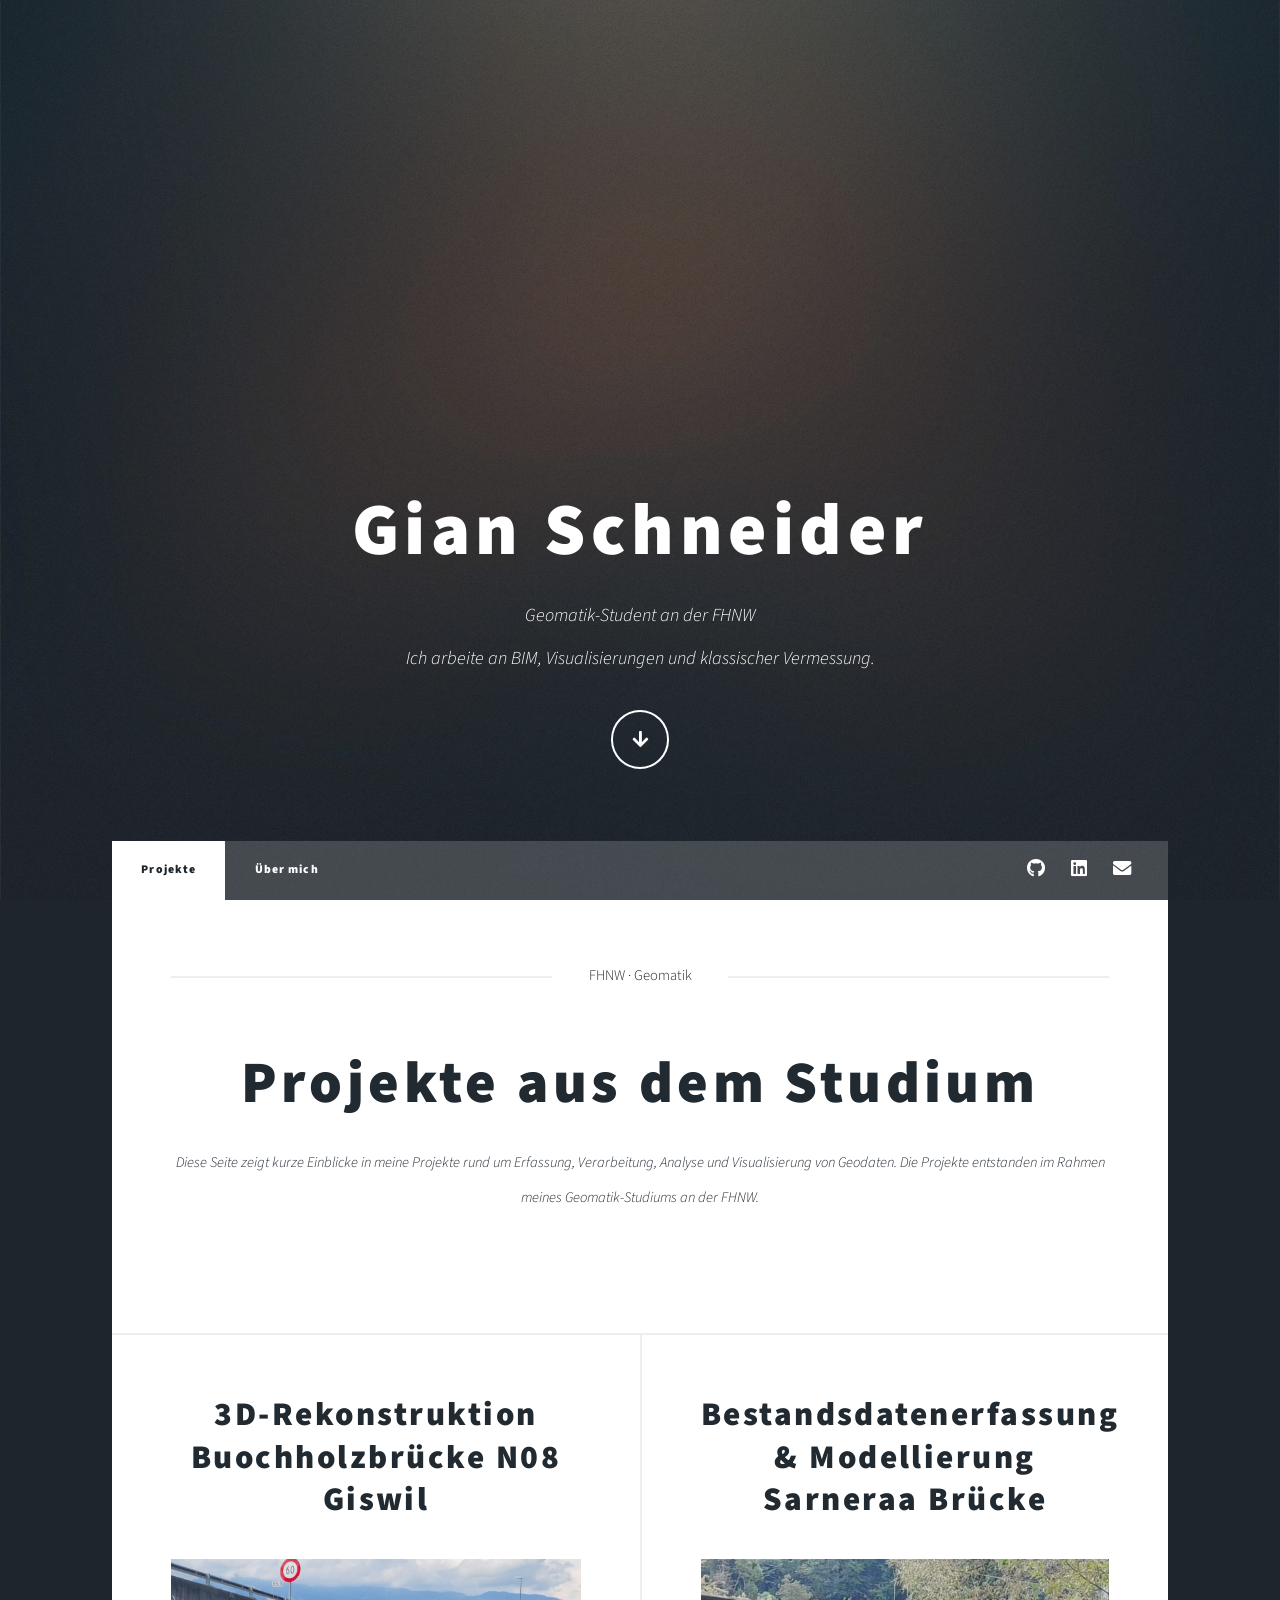
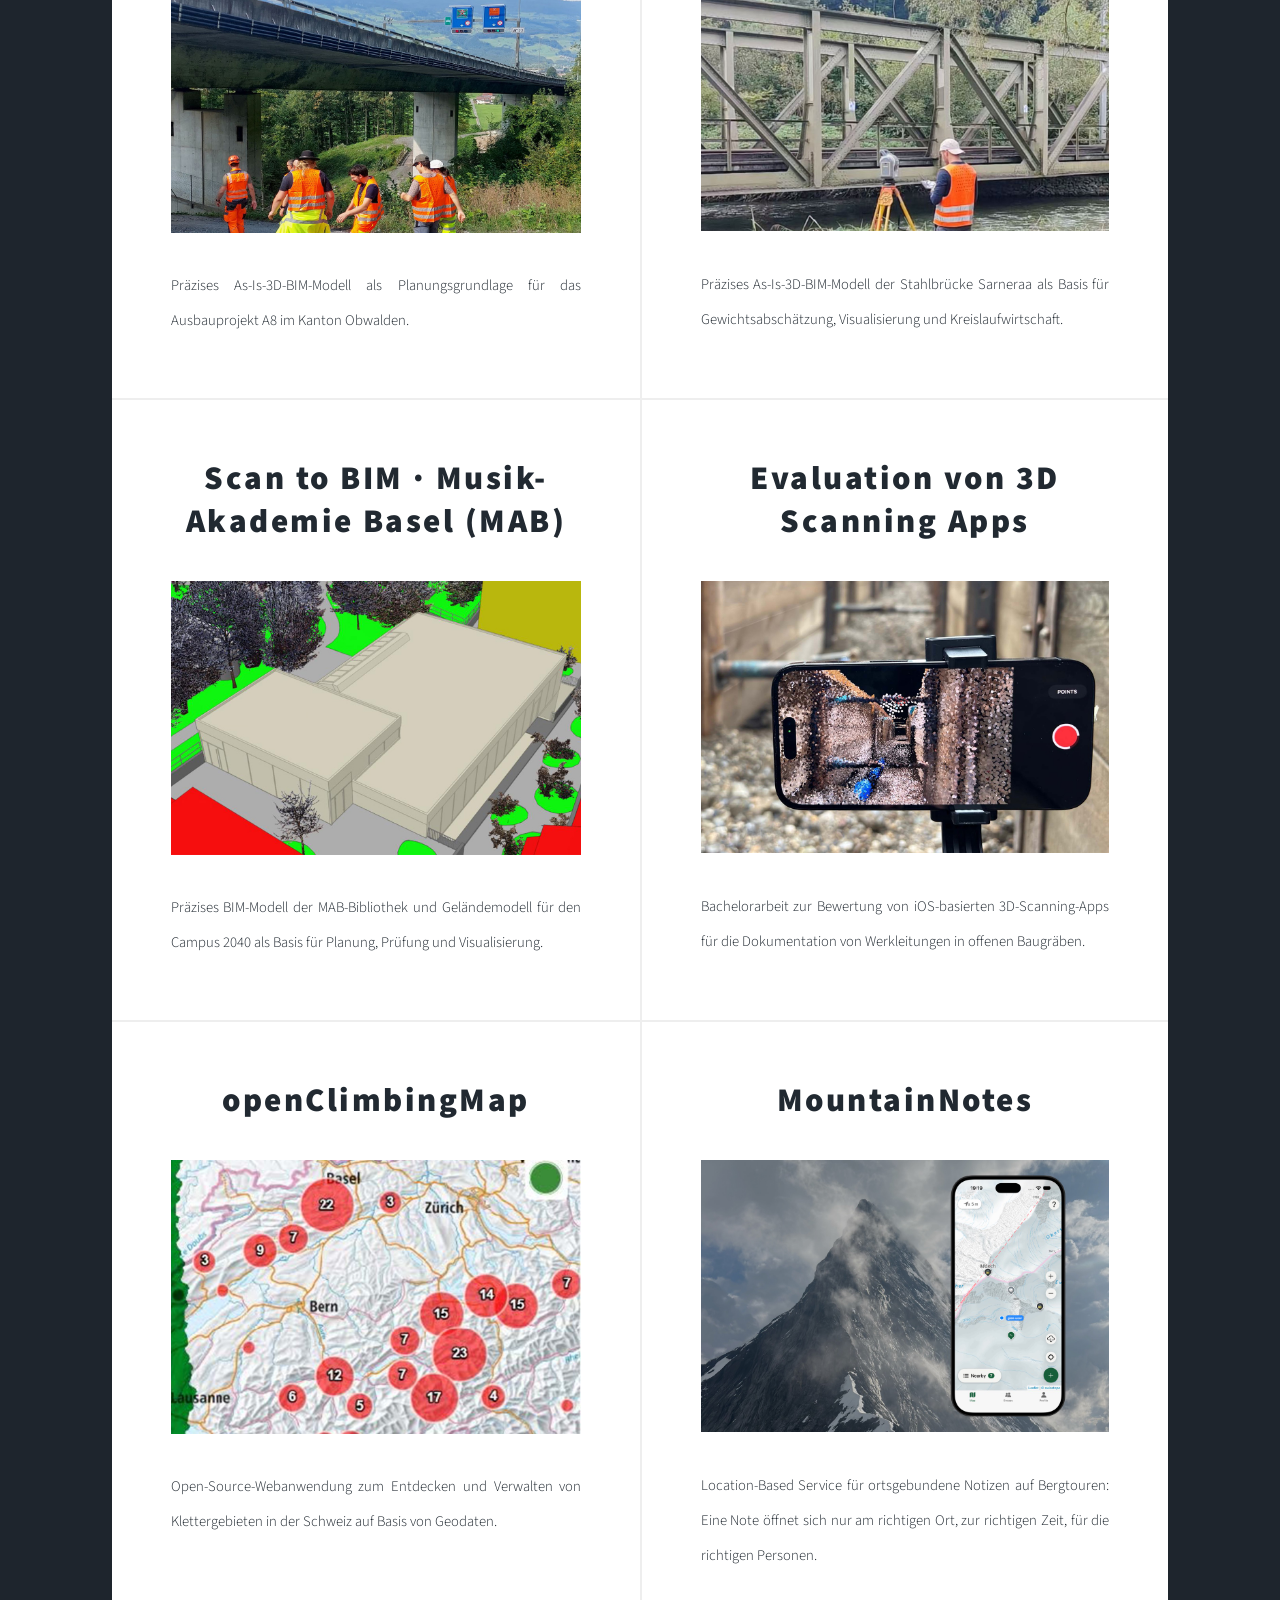
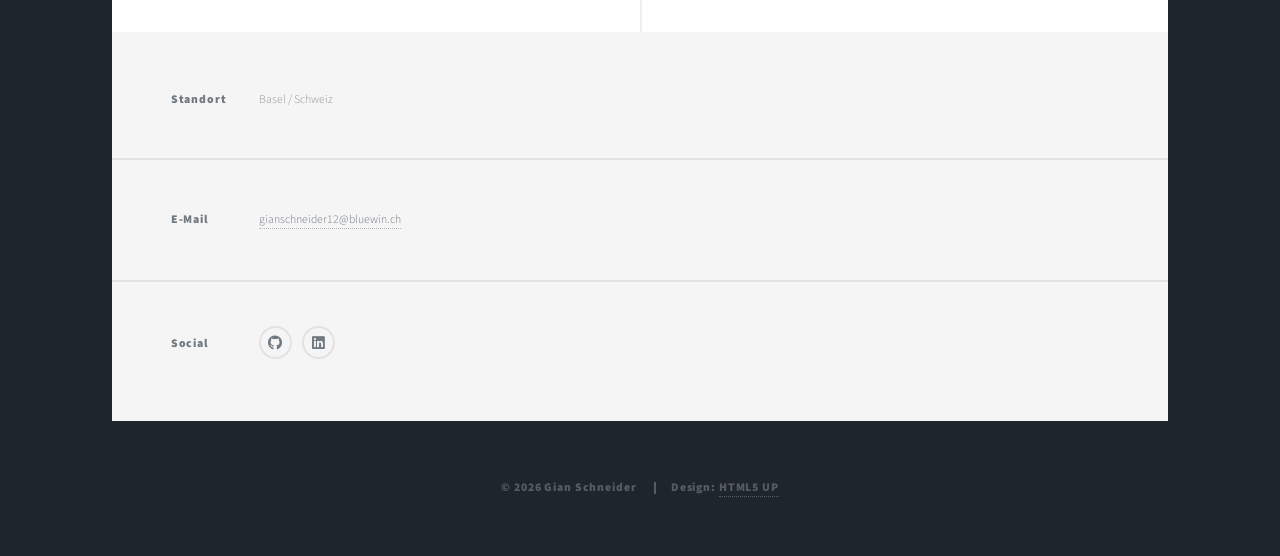
==== commit b2923a03: "MountainNotes-Projekt hinzufügen Neue Projektseite mit Demo-Videos, Kachel auf der Startseite und Fi" ====
--- a/index.html
+++ b/index.html
@@ -11,11 +11,11 @@
       name="description"
       content="Portfolio von Gian Schneider, Geomatik-Studium an der FHNW"
     />
-    <link rel="stylesheet" href="assets/css/main.css?v=6" />
-    <noscript
-      ><link rel="stylesheet" href="assets/css/noscript.css"
-    /></noscript>
-  </head>
+    <link rel="stylesheet" href="assets/css/main.css?v=6" />
+    <noscript
+      ><link rel="stylesheet" href="assets/css/noscript.css"
+    /></noscript>
+  </head>
   <body class="is-preload">
     <!-- Wrapper -->
     <div id="wrapper" class="fade-in">
@@ -90,7 +90,7 @@
         </article>
 
         <!-- Posts -->
-        <section class="posts projects-grid projects-grid-odd">
+        <section class="posts projects-grid">
           <article>
             <header>
               <h2>
@@ -185,7 +185,25 @@
               Klettergebieten in der Schweiz auf Basis von Geodaten.
             </p>
           </article>
-        </section>
+          <article>
+            <header>
+              <h2>
+                <a href="project-mountainnotes.html">MountainNotes</a>
+              </h2>
+            </header>
+            <a href="project-mountainnotes.html" class="image fit"
+              ><img
+                src="Projekte/MountainNotes/titelbild.jpg"
+                alt="Titelbild MountainNotes: App-Karte vor dem Eiger-Gipfel"
+              />
+            </a>
+            <p>
+              Location-Based Service für ortsgebundene Notizen auf Bergtouren:
+              Eine Note öffnet sich nur am richtigen Ort, zur richtigen Zeit,
+              für die richtigen Personen.
+            </p>
+          </article>
+        </section>
       </div>
 
       <!-- Footer -->
--- a/assets/css/main.css
+++ b/assets/css/main.css
@@ -132,6 +132,65 @@
 
 	.video-column-spaced {
 		margin-top: 2em;
+	}
+
+	.mountain-map-frame {
+		position: relative;
+		min-height: 32rem;
+		overflow: hidden;
+		background: #e8ecef;
+	}
+
+	.mountain-map-frame iframe {
+		position: absolute;
+		top: -4rem;
+		left: 0;
+		width: 100%;
+		height: calc(100% + 4rem);
+		border: 0;
+	}
+
+	.mountain-map-footer {
+		display: flex;
+		align-items: center;
+		justify-content: space-between;
+		gap: 1.5rem;
+		padding-top: 1.5rem;
+	}
+
+	.mountain-map-footer p {
+		margin: 0;
+		color: #717981;
+		font-size: 0.9rem;
+		text-align: left;
+	}
+
+	.mountain-map-footer p i {
+		margin-right: 0.55rem;
+	}
+
+	.mountain-map-footer .button {
+		flex: 0 0 auto;
+		margin: 0;
+	}
+
+	@media screen and (max-width: 736px) {
+
+		.mountain-map-frame {
+			min-height: 26rem;
+		}
+
+		.mountain-map-footer {
+			align-items: stretch;
+			flex-direction: column;
+			gap: 1rem;
+		}
+
+		.mountain-map-footer .button {
+			width: 100%;
+			text-align: center;
+		}
+
 	}
 
 table {
